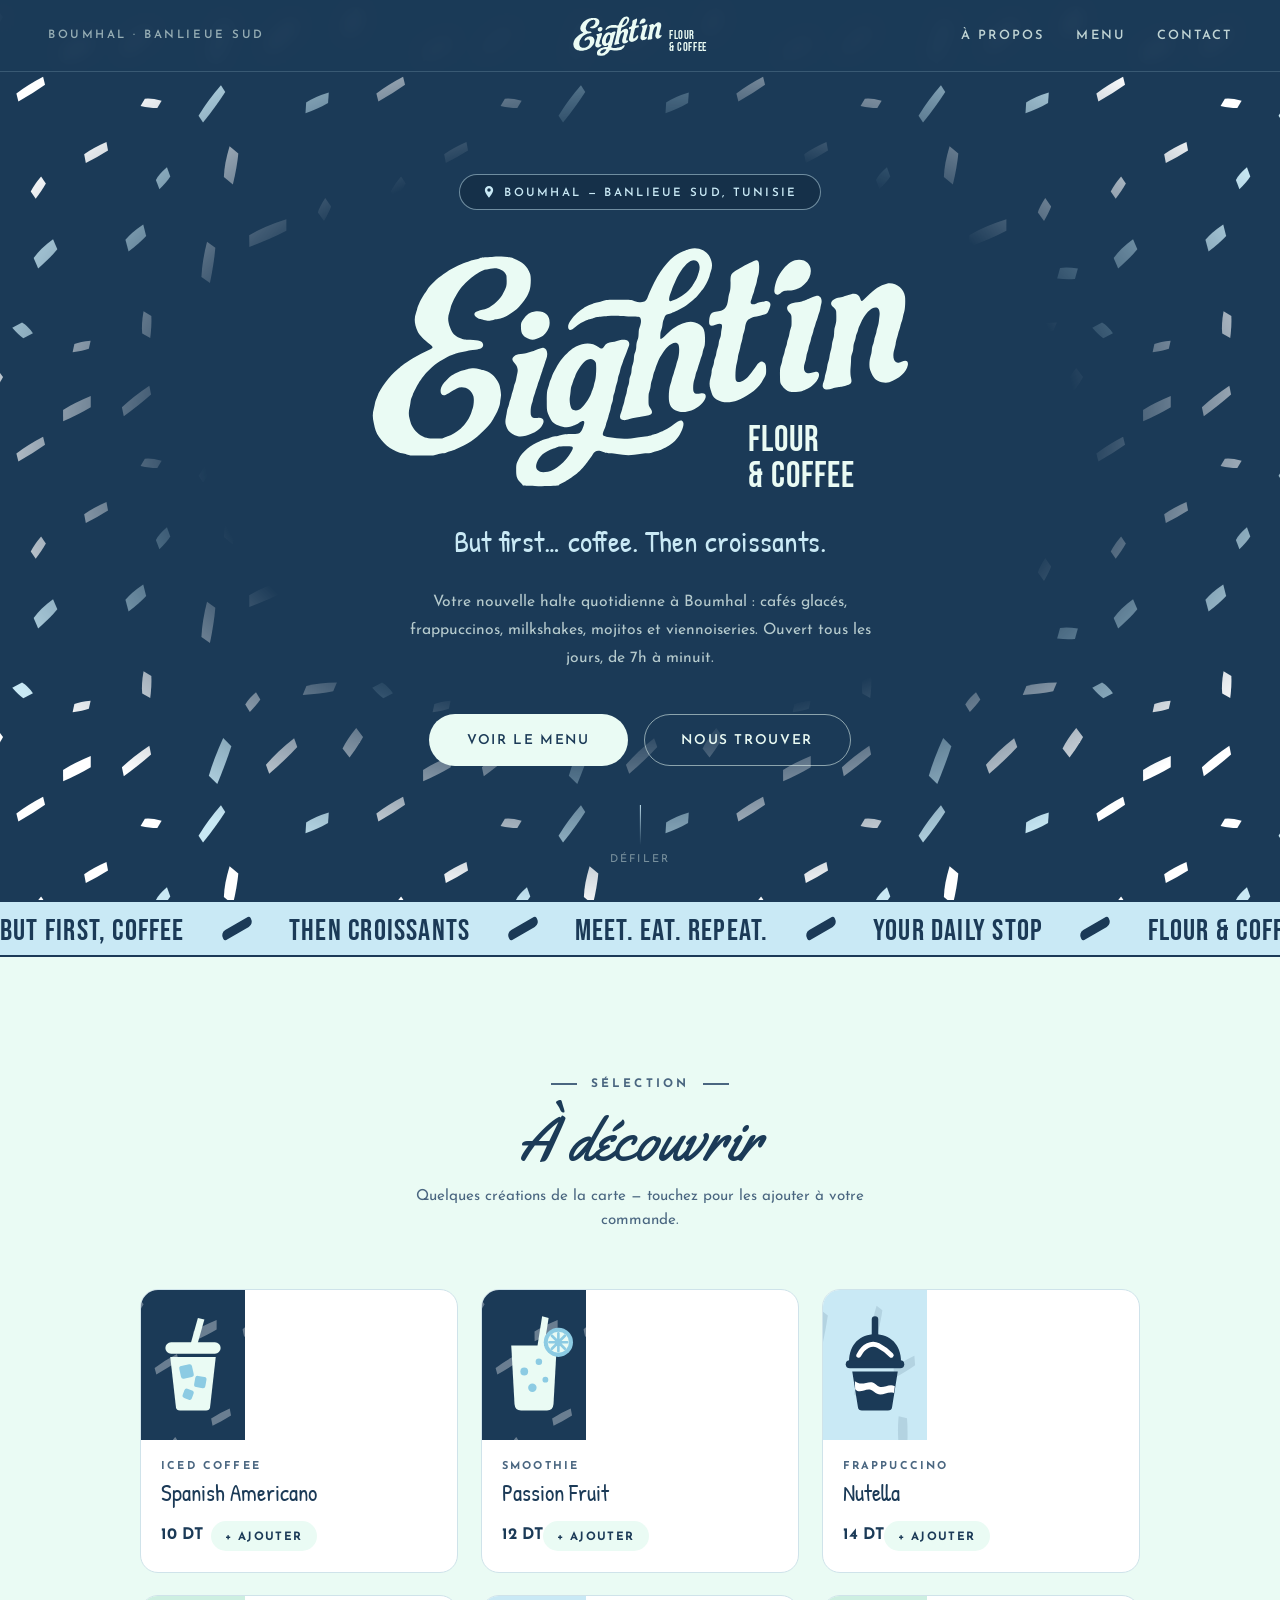
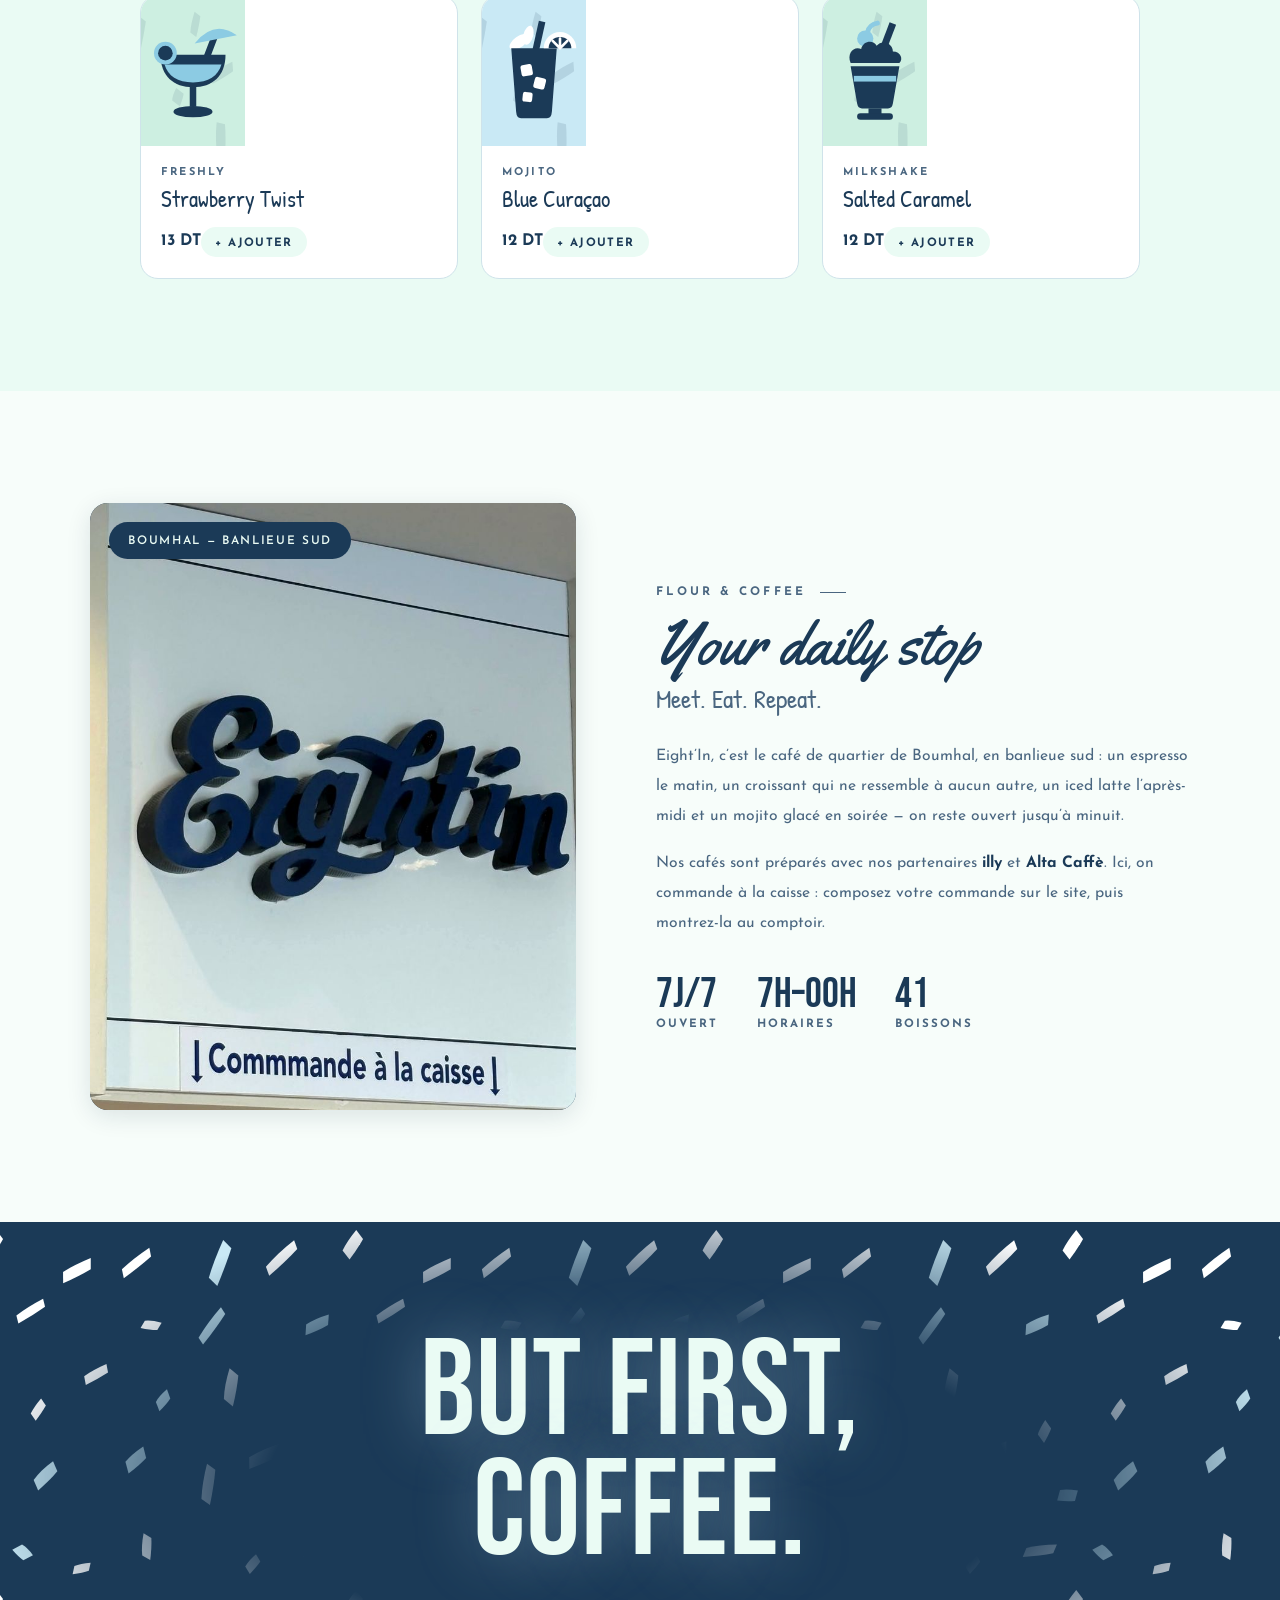
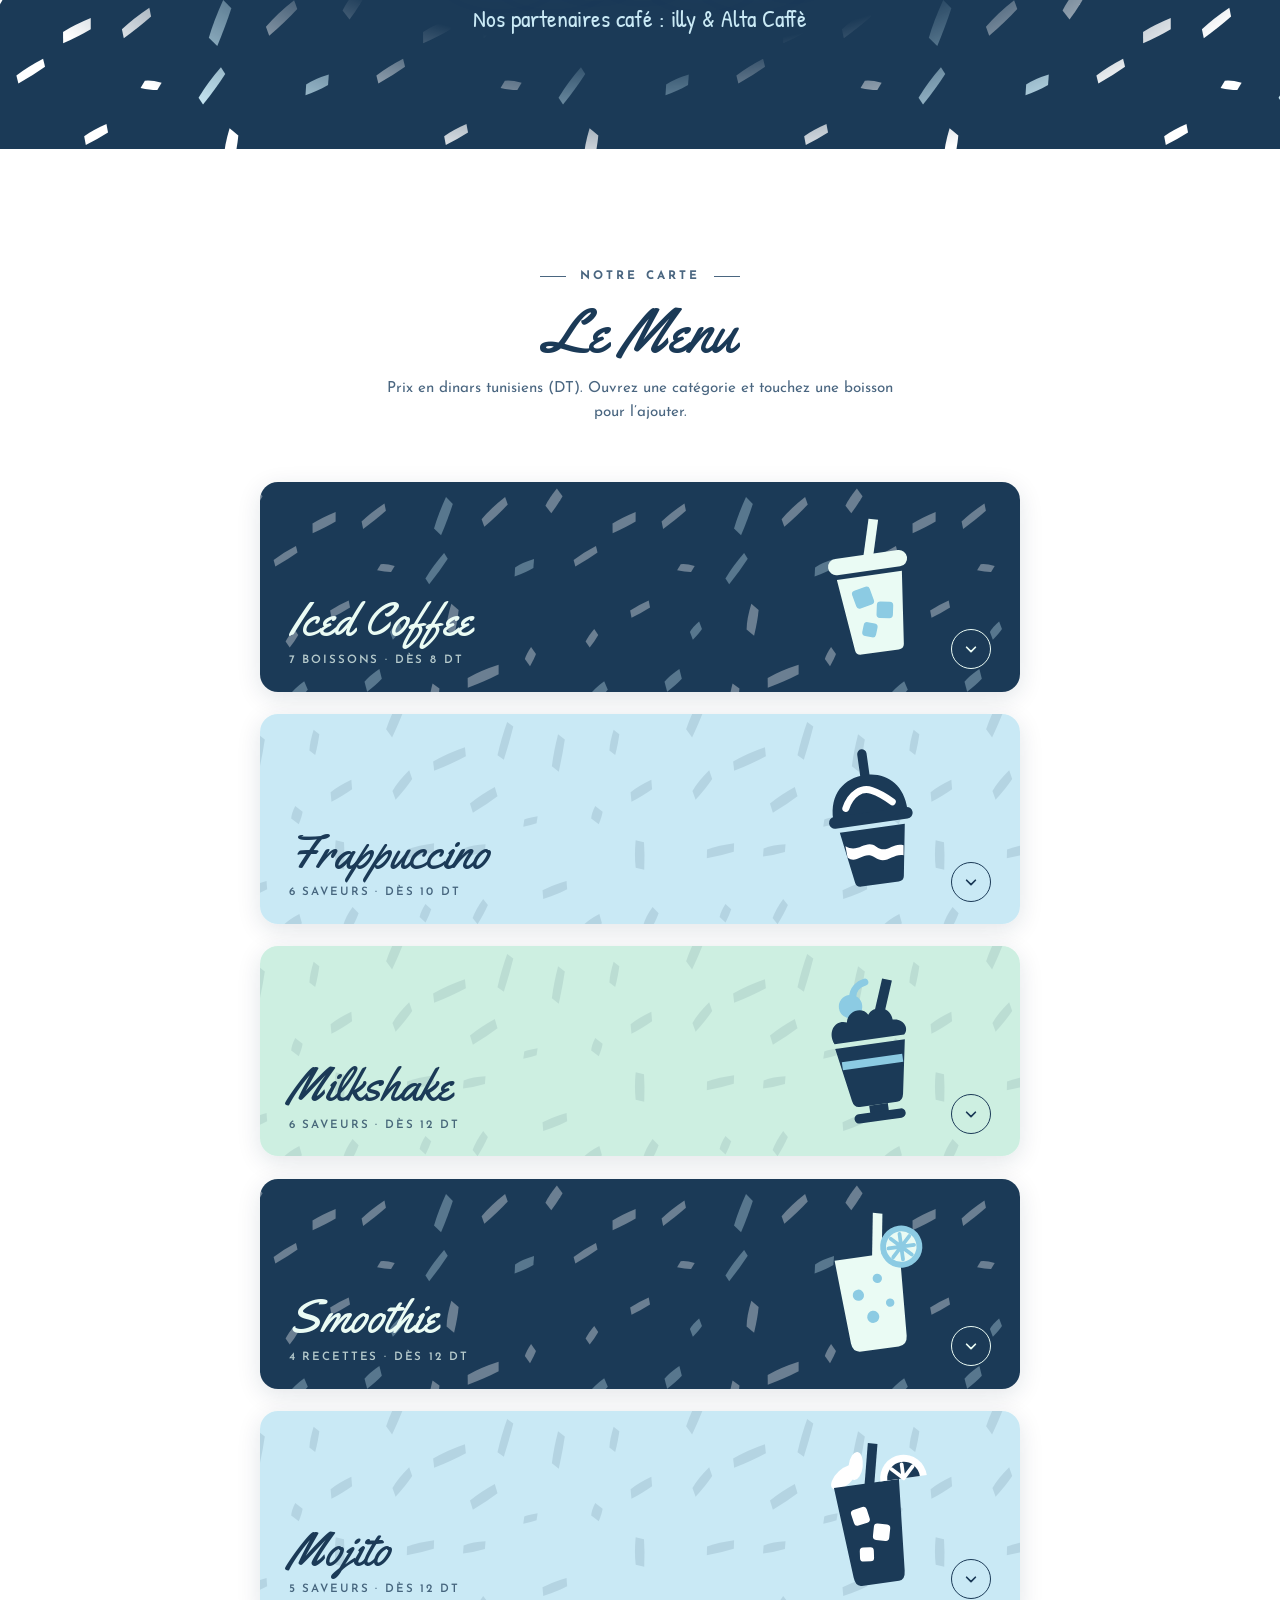
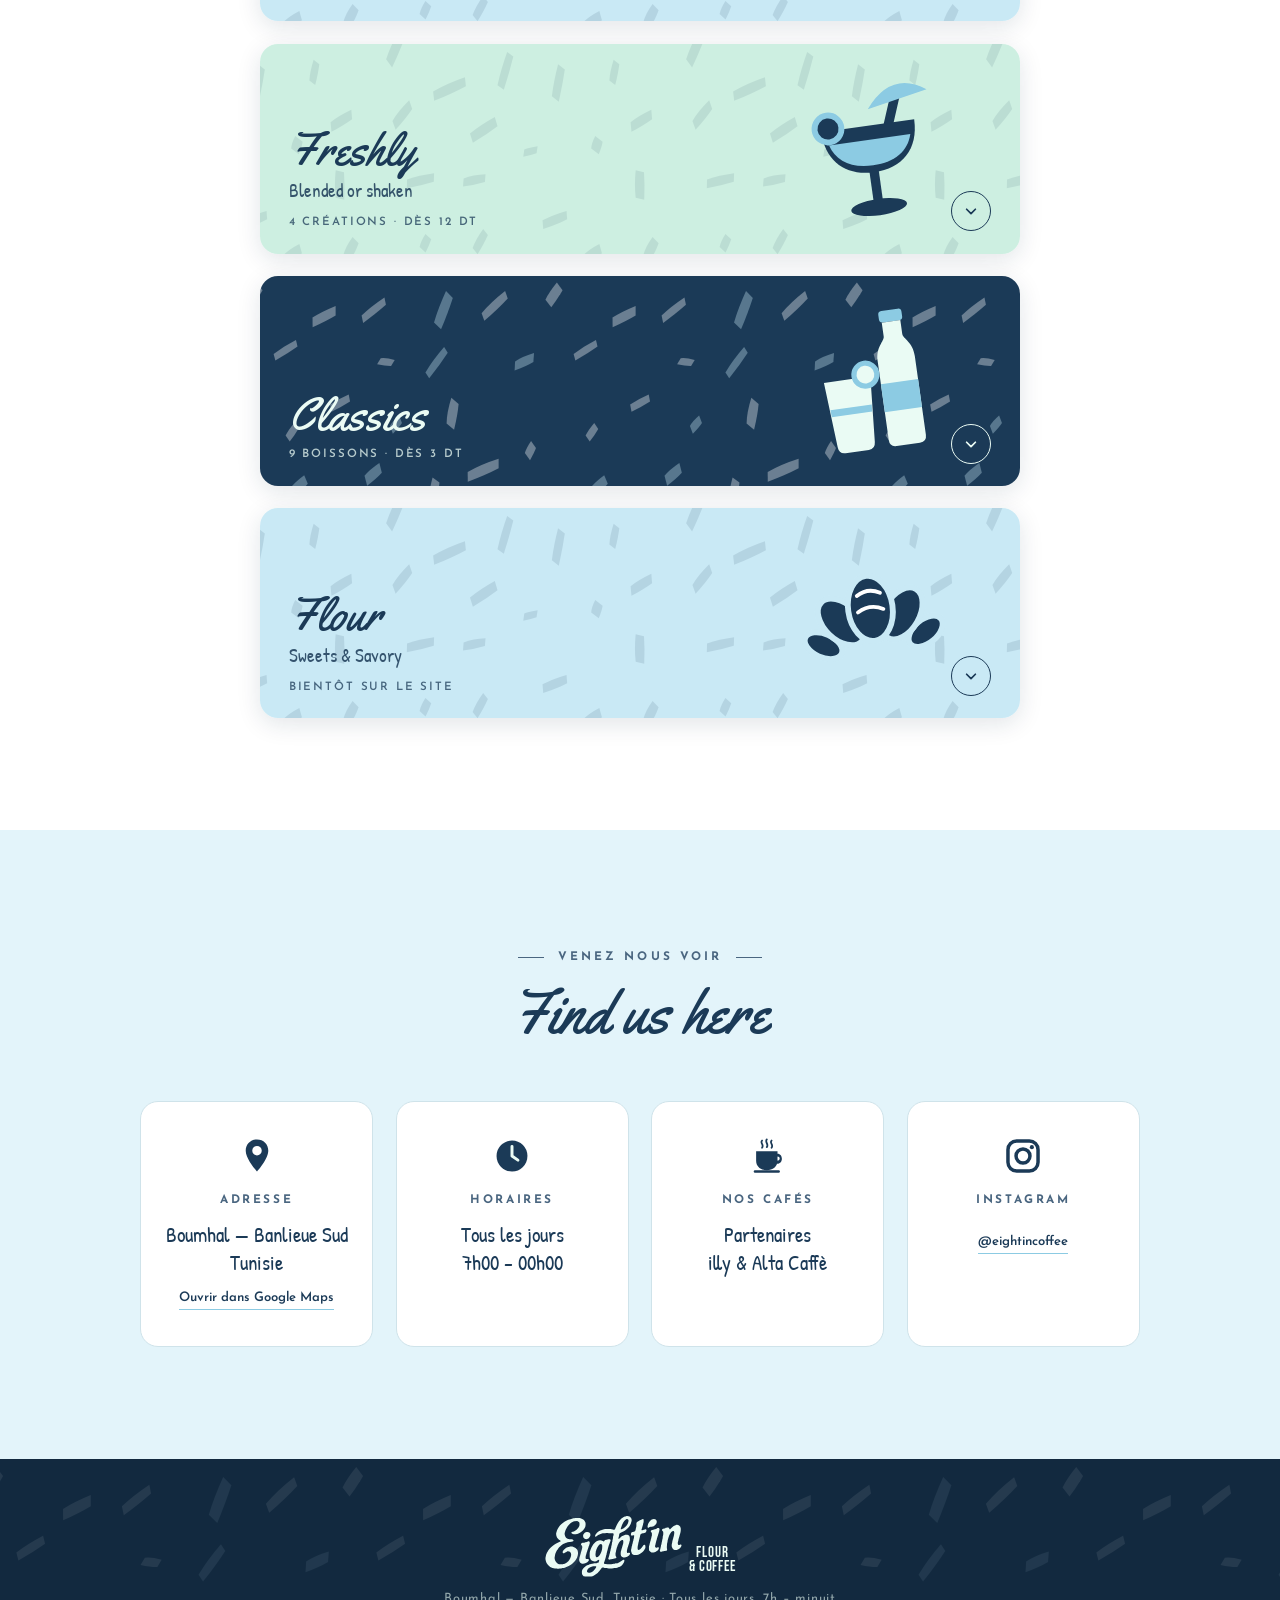
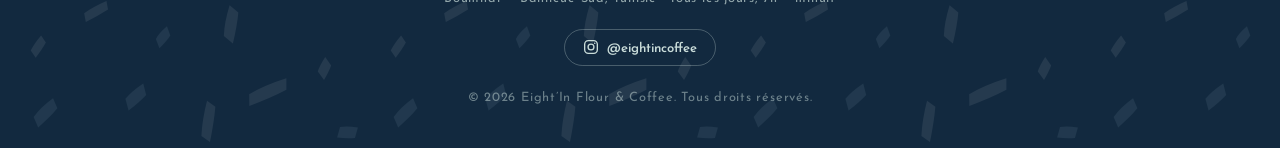
==== index.html @ 969c7d16 "Use the real Eight'in logo and the Google Maps link - Vectorise the script wordmark from the Instagr" ====
<!DOCTYPE html>
<html lang="fr">
<head>
  <meta charset="UTF-8" />
  <meta name="viewport" content="width=device-width, initial-scale=1.0, viewport-fit=cover" />
  <title>Eight’In — Flour &amp; Coffee · Boumhal</title>
  <meta name="description" content="Eight’In Flour &amp; Coffee à Boumhal, banlieue sud de Tunis : iced coffee, frappuccino, milkshakes, mojitos et croissants. Ouvert tous les jours de 7h à minuit." />
  <meta name="theme-color" content="#1B3A57" />

  <meta property="og:type" content="website" />
  <meta property="og:title" content="Eight’In — Flour &amp; Coffee" />
  <meta property="og:description" content="But first… coffee. Then croissants. Boumhal — Banlieue Sud, tous les jours de 7h à minuit." />
  <meta property="og:image" content="assets/img/og-image.jpg" />
  <meta property="og:locale" content="fr_TN" />

  <link rel="icon" type="image/png" href="assets/img/favicon.png" />
  <link rel="apple-touch-icon" href="assets/img/apple-touch-icon.png" />
  <link rel="preload" href="assets/fonts/yellowtail-latin-400-normal.woff2" as="font" type="font/woff2" crossorigin />
  <link rel="preload" href="assets/fonts/josefin-sans-latin-400-normal.woff2" as="font" type="font/woff2" crossorigin />
  <link rel="stylesheet" href="assets/css/style.css" />
</head>
<body>

  <!-- NAV -->
  <nav class="nav" id="nav">
    <span class="nav-place">Boumhal · Banlieue Sud</span>
    <a href="#top" class="nav-logo" aria-label="Eight’In Flour &amp; Coffee — accueil">
      <span class="logo-mark nav-logo-mark" aria-hidden="true"></span>
      <span class="nav-logo-tag" aria-hidden="true">Flour<br />&amp; Coffee</span>
    </a>
    <ul class="nav-links" id="navLinks">
      <li><a href="#about">À propos</a></li>
      <li><a href="#menu">Menu</a></li>
      <li><a href="#contact">Contact</a></li>
    </ul>
    <button class="hamburger" id="hamburger" type="button" aria-label="Ouvrir le menu" aria-expanded="false" aria-controls="navLinks">
      <span></span><span></span><span></span>
    </button>
  </nav>

  <main>
    <!-- HERO -->
    <section class="hero" id="top">
      <div class="hero-strokes" aria-hidden="true"></div>
      <div class="hero-badge">
        <svg viewBox="0 0 64 64" aria-hidden="true"><path fill="currentColor" d="M32 4C21 4 13 12 13 23c0 14 19 35 19 35s19-21 19-35C51 12 43 4 32 4Zm0 27a8 8 0 1 1 0-16 8 8 0 0 1 0 16Z"/></svg>
        Boumhal — Banlieue Sud, Tunisie
      </div>
      <h1 class="lockup">
        <span class="logo-mark lockup-mark" aria-hidden="true"></span>
        <span class="sr-only">Eight’In</span>
        <span class="lockup-tag">Flour<br />&amp; Coffee</span>
      </h1>
      <p class="hero-tagline">But first… coffee. Then croissants.</p>
      <p class="hero-desc">
        Votre nouvelle halte quotidienne à Boumhal : cafés glacés, frappuccinos, milkshakes,
        mojitos et viennoiseries. Ouvert tous les jours, de 7h à minuit.
      </p>
      <div class="hero-btns">
        <a href="#menu" class="btn btn-primary">Voir le menu</a>
        <a href="#contact" class="btn btn-outline">Nous trouver</a>
      </div>
      <a href="#selection" class="hero-scroll" aria-label="Défiler vers la suite">
        <span class="scroll-line"></span>
        <span>Défiler</span>
      </a>
    </section>

    <!-- SLOGANS -->
    <div class="marquee" aria-hidden="true">
      <div class="marquee-track">
        <span>But first, coffee</span><i></i><span>Then croissants</span><i></i><span>Meet. Eat. Repeat.</span><i></i><span>Your daily stop</span><i></i><span>Flour &amp; coffee moments</span><i></i>
        <span>But first, coffee</span><i></i><span>Then croissants</span><i></i><span>Meet. Eat. Repeat.</span><i></i><span>Your daily stop</span><i></i><span>Flour &amp; coffee moments</span><i></i>
      </div>
    </div>

    <!-- SÉLECTION -->
    <section class="section section-mint" id="selection">
      <header class="section-header reveal">
        <div class="label">Sélection</div>
        <h2>À découvrir</h2>
        <p>Quelques créations de la carte — touchez pour les ajouter à votre commande.</p>
      </header>
      <div class="featured-grid" id="featured-grid"></div>
    </section>

    <!-- À PROPOS -->
    <section class="section about" id="about">
      <div class="about-inner">
        <figure class="about-img reveal">
          <img src="assets/img/enseigne.jpg" width="800" height="1000" loading="lazy"
               alt="L’enseigne Eight’in au-dessus du comptoir, avec le panneau « Commande à la caisse »" />
          <figcaption class="about-img-badge">Boumhal — Banlieue Sud</figcaption>
        </figure>
        <div class="about-content reveal">
          <div class="label">Flour &amp; Coffee</div>
          <h2>Your daily stop</h2>
          <p class="about-hand">Meet. Eat. Repeat.</p>
          <p>
            Eight’In, c’est le café de quartier de Boumhal, en banlieue sud : un espresso le matin,
            un croissant qui ne ressemble à aucun autre, un iced latte l’après-midi et un mojito
            glacé en soirée — on reste ouvert jusqu’à minuit.
          </p>
          <p>
            Nos cafés sont préparés avec nos partenaires <strong>illy</strong> et <strong>Alta Caffè</strong>.
            Ici, on commande à la caisse : composez votre commande sur le site, puis montrez-la au comptoir.
          </p>
          <ul class="about-stats">
            <li><span class="stat-num">7j/7</span><span class="stat-label">Ouvert</span></li>
            <li><span class="stat-num">7h–00h</span><span class="stat-label">Horaires</span></li>
            <li><span class="stat-num" id="drink-count">40+</span><span class="stat-label">Boissons</span></li>
          </ul>
        </div>
      </div>
    </section>

    <!-- BANDEAU -->
    <section class="statement" aria-label="But first, coffee">
      <div class="statement-strokes" aria-hidden="true"></div>
      <p class="statement-big reveal">But first,<br />coffee.</p>
      <p class="statement-hand reveal">Nos partenaires café : illy &amp; Alta Caffè</p>
    </section>

    <!-- MENU -->
    <section class="section" id="menu">
      <header class="section-header reveal">
        <div class="label">Notre carte</div>
        <h2>Le Menu</h2>
        <p>Prix en dinars tunisiens (DT). Ouvrez une catégorie et touchez une boisson pour l’ajouter.</p>
      </header>
      <div class="menu-grid" id="menu-grid"></div>
    </section>

    <!-- CONTACT -->
    <section class="section section-sky" id="contact">
      <header class="section-header reveal">
        <div class="label">Venez nous voir</div>
        <h2>Find us here</h2>
      </header>
      <div class="contact-cards">
        <div class="contact-card reveal">
          <svg class="contact-icon" viewBox="0 0 64 64" aria-hidden="true"><path fill="currentColor" d="M32 4C21 4 13 12 13 23c0 14 19 35 19 35s19-21 19-35C51 12 43 4 32 4Zm0 27a8 8 0 1 1 0-16 8 8 0 0 1 0 16Z"/></svg>
          <h3>Adresse</h3>
          <p>Boumhal — Banlieue Sud<br />Tunisie</p>
          <a class="contact-link" id="maps-link" href="https://maps.app.goo.gl/udovAyAhgXNVn44n8" target="_blank" rel="noopener">Ouvrir dans Google Maps</a>
        </div>
        <div class="contact-card reveal">
          <svg class="contact-icon" viewBox="0 0 64 64" aria-hidden="true"><circle cx="32" cy="32" r="26" fill="currentColor"/><path d="M32 16v16l10 7" fill="none" stroke="#EAFBF4" stroke-width="5" stroke-linecap="round" stroke-linejoin="round"/></svg>
          <h3>Horaires</h3>
          <p>Tous les jours<br />7h00 – 00h00</p>
        </div>
        <div class="contact-card reveal">
          <svg class="contact-icon" viewBox="0 0 64 64" aria-hidden="true"><path fill="currentColor" d="M12 24h36v16c0 10-8 16-18 16S12 50 12 40Zm36 4c10 0 10 18-1 17l.5-5c5.5 0 5.5-7 .5-7Z"/><rect x="8" y="56" width="44" height="4" rx="2" fill="currentColor"/><path d="M22 6c-4 4 4 7 0 12M30 4c-4 5 4 8 0 13M38 6c-4 4 4 7 0 12" fill="none" stroke="currentColor" stroke-width="3" stroke-linecap="round"/></svg>
          <h3>Nos cafés</h3>
          <p>Partenaires<br />illy &amp; Alta Caffè</p>
        </div>
        <div class="contact-card reveal">
          <svg class="contact-icon" viewBox="0 0 24 24" aria-hidden="true"><rect x="2.5" y="2.5" width="19" height="19" rx="5.5" fill="none" stroke="currentColor" stroke-width="2.2"/><circle cx="12" cy="12" r="4.4" fill="none" stroke="currentColor" stroke-width="2.2"/><circle cx="17.6" cy="6.4" r="1.3" fill="currentColor"/></svg>
          <h3>Instagram</h3>
          <a class="contact-link" href="https://www.instagram.com/eightincoffee/" target="_blank" rel="noopener">@eightincoffee</a>
        </div>
      </div>
    </section>
  </main>

  <!-- FOOTER -->
  <footer class="footer">
    <div class="footer-strokes" aria-hidden="true"></div>
    <a href="#top" class="footer-logo" aria-label="Retour en haut">
      <span class="logo-mark footer-logo-mark" aria-hidden="true"></span>
      <span class="footer-logo-tag" aria-hidden="true">Flour<br />&amp; Coffee</span>
    </a>
    <p>Boumhal — Banlieue Sud, Tunisie · Tous les jours, 7h – minuit</p>
    <a class="footer-insta" href="https://www.instagram.com/eightincoffee/" target="_blank" rel="noopener">
      <svg viewBox="0 0 24 24" aria-hidden="true"><rect x="2.5" y="2.5" width="19" height="19" rx="5.5" fill="none" stroke="currentColor" stroke-width="2"/><circle cx="12" cy="12" r="4.4" fill="none" stroke="currentColor" stroke-width="2"/><circle cx="17.6" cy="6.4" r="1.2" fill="currentColor"/></svg>
      @eightincoffee
    </a>
    <p class="footer-copy">© <span id="year">2026</span> Eight’In Flour &amp; Coffee. Tous droits réservés.</p>
  </footer>

  <!-- COMMANDE : bulle + panneau -->
  <button class="cart-bubble" id="cart-bubble" type="button" aria-controls="cart-panel" aria-expanded="false" hidden>
    <svg viewBox="0 0 64 64" aria-hidden="true"><path fill="currentColor" d="M14 22h36l-3 36q-.2 2-3 2H20q-2.8 0-3-2Z"/><path d="M24 26v-8c0-8 16-8 16 0v8" fill="none" stroke="currentColor" stroke-width="4" stroke-linecap="round"/></svg>
    <span class="sr-only">Ma commande :</span>
    <span class="cart-count" id="cart-count" aria-live="polite">0</span>
  </button>

  <aside class="cart-panel" id="cart-panel" aria-label="Ma commande" hidden>
    <div class="cart-header">
      <h3>Ma commande</h3>
      <button class="icon-btn" id="cart-close" type="button" aria-label="Fermer">✕</button>
    </div>
    <div class="cart-list" id="cart-list"></div>
    <div class="cart-footer">
      <span class="cart-footer-label">Total</span>
      <span class="cart-total" id="cart-total">0 DT</span>
    </div>
    <div class="cart-actions">
      <button class="btn btn-navy" id="cart-checkout" type="button">Commander à la caisse</button>
      <button class="link-btn" id="cart-clear" type="button">Vider la commande</button>
    </div>
  </aside>

  <!-- TICKET À MONTRER À LA CAISSE -->
  <dialog class="ticket" id="ticket" aria-labelledby="ticket-title">
    <div class="ticket-paper">
      <div class="ticket-head">
        <span class="logo-mark ticket-logo" aria-hidden="true"></span>
        <p class="ticket-sign" id="ticket-title"><span aria-hidden="true">↓</span> Commande à la caisse <span aria-hidden="true">↓</span></p>
        <p class="ticket-time" id="ticket-time"></p>
      </div>
      <ul class="ticket-list" id="ticket-list"></ul>
      <div class="ticket-total">
        <span>Total</span>
        <span id="ticket-total"></span>
      </div>
      <p class="ticket-note">Présentez cet écran à la caisse — le paiement se fait au comptoir.</p>
      <div class="ticket-actions">
        <button class="btn btn-navy" id="ticket-close" type="button">Fermer</button>
        <button class="link-btn" id="ticket-new" type="button">Nouvelle commande</button>
      </div>
    </div>
  </dialog>

  <script src="assets/js/menu-data.js" defer></script>
  <script src="assets/js/main.js" defer></script>
</body>
</html>
---- assets/css/style.css ----
/* ==========================================================================
   Eight'In Flour & Coffee — feuille de style
   Palette relevée sur l'Instagram @eightincoffee et l'enseigne en boutique.
   ========================================================================== */

/* FONTS (auto-hébergées, licences OFL / Apache 2.0) */
@font-face { font-family: 'Yellowtail'; src: url('../fonts/yellowtail-latin-400-normal.woff2') format('woff2'); font-weight: 400; font-display: swap; }
@font-face { font-family: 'Bebas Neue'; src: url('../fonts/bebas-neue-latin-400-normal.woff2') format('woff2'); font-weight: 400; font-display: swap; }
@font-face { font-family: 'Patrick Hand'; src: url('../fonts/patrick-hand-latin-400-normal.woff2') format('woff2'); font-weight: 400; font-display: swap; }
@font-face { font-family: 'Josefin Sans'; src: url('../fonts/josefin-sans-latin-400-normal.woff2') format('woff2'); font-weight: 400; font-display: swap; }
@font-face { font-family: 'Josefin Sans'; src: url('../fonts/josefin-sans-latin-600-normal.woff2') format('woff2'); font-weight: 600; font-display: swap; }
@font-face { font-family: 'Josefin Sans'; src: url('../fonts/josefin-sans-latin-700-normal.woff2') format('woff2'); font-weight: 700; font-display: swap; }

*, *::before, *::after { box-sizing: border-box; margin: 0; padding: 0; }

:root {
  --navy: #1B3A57;
  --navy-deep: #12293F;
  --navy-soft: #2B4E70;
  --sky: #C9E9F5;
  --sky-soft: #E3F4FA;
  --sky-deep: #8CCBE3;
  --mint: #EAFBF4;
  --mint-deep: #CDEFE1;
  --white: #FFFFFF;
  --paper: #F7FDFA;
  --ink: #1B3A57;
  --ink-soft: #4A6680;
  --line: #CFE3EA;

  --font-script: 'Yellowtail', 'Brush Script MT', cursive;
  --font-display: 'Bebas Neue', 'Arial Narrow', sans-serif;
  --font-hand: 'Patrick Hand', 'Comic Sans MS', cursive;
  --font-body: 'Josefin Sans', 'Segoe UI', system-ui, sans-serif;

  --nav-h: 72px;
  --radius: 18px;
  --shadow: 0 6px 24px rgba(18, 41, 63, 0.12);
  --shadow-lift: 0 14px 36px rgba(18, 41, 63, 0.22);
  --ease: cubic-bezier(0.4, 0, 0.2, 1);
}

html { scroll-behavior: smooth; scroll-padding-top: var(--nav-h); }

body {
  font-family: var(--font-body);
  font-size: 1rem;
  line-height: 1.6;
  background: var(--paper);
  color: var(--ink);
  overflow-x: hidden;
  -webkit-font-smoothing: antialiased;
}

img, svg { display: block; max-width: 100%; }
a { color: inherit; }
button { font: inherit; color: inherit; }
:focus-visible { outline: 3px solid var(--sky-deep); outline-offset: 3px; border-radius: 6px; }

.sr-only {
  position: absolute; width: 1px; height: 1px; overflow: hidden;
  clip: rect(0 0 0 0); white-space: nowrap; border: 0;
}

/* Motif "coups de pinceau" des posts Instagram */
.hero-strokes, .statement-strokes, .footer-strokes {
  position: absolute; inset: 0; pointer-events: none;
  background: url('../img/strokes-light.svg') 0 0 / 360px 360px repeat;
}

/* ==========================================================================
   NAV
   ========================================================================== */
.nav {
  position: fixed; top: 0; left: 0; right: 0; z-index: 100;
  height: var(--nav-h);
  display: grid;
  grid-template-columns: 1fr auto 1fr;
  align-items: center;
  padding: 0 3rem;
  background: rgba(27, 58, 87, 0.97);
  backdrop-filter: blur(8px);
  border-bottom: 1px solid rgba(201, 233, 245, 0.18);
  transition: box-shadow 0.3s;
}
.nav.scrolled { box-shadow: 0 2px 20px rgba(0, 0, 0, 0.3); }

.nav-place {
  grid-column: 1;
  font-size: 0.72rem; font-weight: 600;
  letter-spacing: 0.22em; text-transform: uppercase;
  color: rgba(234, 251, 244, 0.6);
}

.nav-logo, .footer-logo {
  grid-column: 2;
  display: inline-flex; align-items: center; gap: 0.45rem;
  text-decoration: none; color: var(--mint);
}
/* Logo officiel (vectorisé depuis l'Instagram) : la couleur suit `color` */
.logo-mark {
  display: block;
  aspect-ratio: 2288.5 / 1031;
  background: currentColor;
  -webkit-mask: url('../img/logo-eightin.svg') center / contain no-repeat;
  mask: url('../img/logo-eightin.svg') center / contain no-repeat;
}
.nav-logo-mark { height: 40px; }
.nav-logo-tag, .footer-logo-tag {
  font-family: var(--font-display);
  font-size: 0.78rem; line-height: 0.95;
  letter-spacing: 0.05em; text-transform: uppercase;
  align-self: flex-end; padding-bottom: 0.1rem;
}

.nav-links { grid-column: 3; justify-self: end; display: flex; gap: 2rem; list-style: none; }
.nav-links a {
  font-size: 0.8rem; font-weight: 600;
  letter-spacing: 0.16em; text-transform: uppercase;
  color: rgba(234, 251, 244, 0.8);
  text-decoration: none;
  transition: color 0.2s;
}
.nav-links a:hover { color: var(--white); }

.hamburger {
  display: none; grid-column: 3; justify-self: end;
  flex-direction: column; gap: 5px;
  background: none; border: 0; padding: 10px; cursor: pointer;
}
.hamburger span { display: block; width: 24px; height: 2px; background: var(--mint); border-radius: 2px; transition: transform 0.3s, opacity 0.3s; }
.hamburger[aria-expanded="true"] span:nth-child(1) { transform: translateY(7px) rotate(45deg); }
.hamburger[aria-expanded="true"] span:nth-child(2) { opacity: 0; }
.hamburger[aria-expanded="true"] span:nth-child(3) { transform: translateY(-7px) rotate(-45deg); }

/* ==========================================================================
   HERO
   ========================================================================== */
.hero {
  position: relative; overflow: hidden;
  min-height: 100vh;
  display: flex; flex-direction: column; align-items: center; justify-content: center;
  text-align: center;
  padding: calc(var(--nav-h) + 4rem) 1.5rem 6rem;
  background: var(--navy);
  color: var(--mint);
}
.hero-strokes {
  -webkit-mask-image: radial-gradient(ellipse 62% 58% at 50% 48%, transparent 55%, #000 92%);
  mask-image: radial-gradient(ellipse 62% 58% at 50% 48%, transparent 55%, #000 92%);
}
.hero > :not(.hero-strokes):not(.hero-scroll) { position: relative; }

.hero-badge {
  display: inline-flex; align-items: center; gap: 0.5rem;
  border: 1px solid rgba(201, 233, 245, 0.5);
  color: var(--sky);
  font-size: 0.72rem; font-weight: 600;
  letter-spacing: 0.2em; text-transform: uppercase;
  padding: 0.55rem 1.4rem 0.4rem;
  border-radius: 999px;
  margin-bottom: 2.2rem;
  background: rgba(18, 41, 63, 0.55);
}
.hero-badge svg { width: 14px; height: 14px; margin-top: -0.15rem; }

/* Disposition du logo Instagram : "FLOUR / & COFFEE" empilé sous "in" */
.lockup {
  --logo-w: clamp(260px, 46vw, 540px);
  position: relative;
  width: var(--logo-w);
  margin: 0 auto 1.8rem;
  font-weight: 400;
}
.lockup-mark { width: 100%; }
.lockup-tag {
  position: absolute; left: 70%; bottom: calc(var(--logo-w) * -0.012);
  font-family: var(--font-display);
  font-size: calc(var(--logo-w) * 0.066);
  line-height: 1;
  letter-spacing: 0.03em; text-transform: uppercase;
  text-align: left;
}

.hero-tagline {
  font-family: var(--font-hand);
  font-size: clamp(1.4rem, 3.4vw, 1.9rem);
  color: var(--sky);
  margin-bottom: 1.4rem;
}
.hero-desc {
  max-width: 500px;
  font-size: 0.98rem; line-height: 1.8;
  color: rgba(234, 251, 244, 0.75);
  margin-bottom: 2.6rem;
}

.btn {
  display: inline-flex; align-items: center; justify-content: center;
  padding: 0.95rem 2.3rem 0.8rem;
  border-radius: 999px;
  font-size: 0.85rem; font-weight: 600;
  letter-spacing: 0.12em; text-transform: uppercase;
  text-decoration: none;
  border: 1.5px solid transparent;
  cursor: pointer;
  transition: background 0.2s, border-color 0.2s, transform 0.15s;
}
.btn:active { transform: scale(0.98); }
.btn-primary { background: var(--mint); color: var(--navy); }
.btn-primary:hover { background: var(--sky); }
.btn-outline { border-color: rgba(234, 251, 244, 0.55); color: var(--mint); }
.btn-outline:hover { border-color: var(--mint); background: rgba(234, 251, 244, 0.08); }
.btn-navy { background: var(--navy); color: var(--mint); width: 100%; }
.btn-navy:hover { background: var(--navy-deep); }
.hero-btns { display: flex; gap: 1rem; flex-wrap: wrap; justify-content: center; }

.hero-scroll {
  position: absolute; bottom: 2rem; left: 50%; transform: translateX(-50%);
  display: flex; flex-direction: column; align-items: center; gap: 6px;
  color: rgba(234, 251, 244, 0.45);
  font-size: 0.68rem; letter-spacing: 0.2em; text-transform: uppercase;
  text-decoration: none;
}
.scroll-line {
  width: 1px; height: 40px;
  background: linear-gradient(to bottom, var(--sky), transparent);
  animation: scrollDown 1.8s ease-in-out infinite;
}
@keyframes scrollDown { 0%, 100% { opacity: 0.4; transform: scaleY(0.6); } 50% { opacity: 1; transform: scaleY(1); } }

/* ==========================================================================
   MARQUEE (slogans Instagram)
   ========================================================================== */
.marquee {
  overflow: hidden;
  background: var(--sky);
  color: var(--navy);
  border-block: 2px solid var(--navy);
  padding: 0.85rem 0 0.55rem;
}
.marquee-track {
  display: flex; align-items: center; gap: 2.2rem;
  width: max-content;
  animation: marquee 38s linear infinite;
}
.marquee span {
  font-family: var(--font-display);
  font-size: 1.9rem; letter-spacing: 0.04em; line-height: 1;
  white-space: nowrap;
}
.marquee i {
  width: 34px; height: 9px; flex: none;
  background: var(--navy);
  border-radius: 6px 2px 6px 2px;
  transform: rotate(-30deg);
  margin-top: -0.3rem;
}
@keyframes marquee { to { transform: translateX(calc(-50% - 1.1rem)); } }

/* ==========================================================================
   SECTIONS
   ========================================================================== */
.section { padding: 7rem 3rem; }
.section-mint { background: var(--mint); }
.section-sky { background: var(--sky-soft); }

.section-header { text-align: center; margin-bottom: 3.5rem; }
.label {
  display: inline-flex; align-items: center; gap: 0.9rem;
  font-size: 0.74rem; font-weight: 700;
  letter-spacing: 0.26em; text-transform: uppercase;
  color: var(--ink-soft);
  margin-bottom: 0.9rem;
}
.label::before, .label::after { content: ''; width: 26px; height: 1.5px; background: currentColor; }
.section-header h2, .about-content h2 {
  font-family: var(--font-script);
  font-weight: 400;
  font-size: clamp(2.8rem, 7vw, 3.8rem);
  line-height: 1.05;
  color: var(--navy);
}
.section-header p { max-width: 520px; margin: 0.8rem auto 0; font-size: 0.95rem; color: var(--ink-soft); }

/* Apparition au défilement (activée seulement par JS) */
.reveal-pending { opacity: 0; transform: translateY(24px); }
.reveal { transition: opacity 0.7s var(--ease), transform 0.7s var(--ease); }

/* ==========================================================================
   VISUELS DE CATÉGORIE (icônes + thèmes Instagram)
   ========================================================================== */
.theme-navy { --tile-bg: var(--navy); --tile-fg: var(--mint); --ic-main: var(--mint); --ic-acc: var(--sky-deep); --tile-strokes-op: 0.35; }
.theme-sky  { --tile-bg: var(--sky);  --tile-fg: var(--navy); --ic-main: var(--navy); --ic-acc: var(--white); --tile-strokes-op: 0.12; }
.theme-mint { --tile-bg: var(--mint-deep); --tile-fg: var(--navy); --ic-main: var(--navy); --ic-acc: var(--sky-deep); --tile-strokes-op: 0.1; }

.icon .m { fill: var(--ic-main); }
.icon .a { fill: var(--ic-acc); }
.icon .ms { fill: none; stroke: var(--ic-main); stroke-width: 4; stroke-linecap: round; stroke-linejoin: round; }
.icon .as { fill: none; stroke: var(--ic-acc); stroke-width: 3; stroke-linecap: round; stroke-linejoin: round; }
.icon .thin { stroke-width: 1.6; }
.icon .seg { fill: var(--ic-main); stroke: var(--tile-bg); stroke-width: 2.5; }

.tile {
  position: relative; overflow: hidden;
  background: var(--tile-bg);
  color: var(--tile-fg);
}
.tile::before {
  content: ''; position: absolute; inset: 0; pointer-events: none;
  background: url('../img/strokes-navy.svg') 0 0 / 300px 300px repeat;
  opacity: var(--tile-strokes-op);
}
.theme-navy .tile::before, .tile.theme-navy::before { background-image: url('../img/strokes-light.svg'); }

/* ==========================================================================
   SÉLECTION
   ========================================================================== */
.featured-grid {
  display: grid;
  grid-template-columns: repeat(3, 1fr);
  gap: 1.4rem;
  max-width: 1000px;
  margin: 0 auto;
}
.feat-card {
  display: flex; flex-direction: column;
  background: var(--white);
  border: 1px solid var(--line);
  border-radius: var(--radius);
  overflow: hidden;
  text-align: left;
  cursor: pointer;
  transition: transform 0.25s var(--ease), box-shadow 0.25s, border-color 0.25s;
}
.feat-card:hover { transform: translateY(-5px); box-shadow: var(--shadow-lift); border-color: var(--navy); }
.feat-card .tile { height: 150px; display: grid; place-items: center; }
.feat-card .icon { position: relative; width: 104px; height: 104px; transition: transform 0.35s var(--ease); }
.feat-card:hover .icon { transform: rotate(-6deg) scale(1.06); }
.feat-body { padding: 1.1rem 1.25rem 1.3rem; display: flex; flex-direction: column; gap: 0.25rem; flex: 1; }
.feat-cat { font-size: 0.68rem; font-weight: 700; letter-spacing: 0.2em; text-transform: uppercase; color: var(--ink-soft); }
.feat-name { font-family: var(--font-hand); font-size: 1.45rem; line-height: 1.2; color: var(--navy); }
.feat-foot { display: flex; align-items: center; justify-content: space-between; margin-top: auto; padding-top: 0.6rem; }
.feat-price { font-weight: 700; font-size: 1rem; }
.feat-add {
  font-size: 0.72rem; font-weight: 700; letter-spacing: 0.12em; text-transform: uppercase;
  background: var(--mint); color: var(--navy);
  border-radius: 999px; padding: 0.45rem 0.9rem 0.3rem;
  transition: background 0.2s, color 0.2s;
}
.feat-card:hover .feat-add { background: var(--navy); color: var(--mint); }
.feat-card.added { animation: popAdded 0.35s ease; }
@keyframes popAdded { 0%, 100% { transform: scale(1); } 50% { transform: scale(0.96); } }

/* ==========================================================================
   À PROPOS
   ========================================================================== */
.about-inner {
  display: grid; grid-template-columns: 1fr 1.1fr; gap: 5rem; align-items: center;
  max-width: 1100px; margin: 0 auto;
}
.about-img {
  position: relative;
  border-radius: var(--radius);
  overflow: hidden;
  box-shadow: var(--shadow);
  background: var(--navy);
}
.about-img img { width: 100%; height: auto; aspect-ratio: 4 / 5; object-fit: cover; }
.about-img-badge {
  position: absolute; left: 1.2rem; top: 1.2rem;
  background: var(--navy); color: var(--mint);
  font-size: 0.74rem; font-weight: 600; letter-spacing: 0.14em; text-transform: uppercase;
  padding: 0.65rem 1.2rem 0.5rem; border-radius: 999px;
}
.about-content .label { margin-bottom: 0.6rem; }
.about-content .label::before { display: none; }
.about-hand { font-family: var(--font-hand); font-size: 1.6rem; color: var(--ink-soft); margin: 0.2rem 0 1.4rem; }
.about-content p:not(.about-hand) { font-size: 0.98rem; line-height: 1.9; color: var(--ink-soft); margin-bottom: 1.1rem; }
.about-content strong { color: var(--navy); }
.about-stats { display: flex; gap: 2.4rem; list-style: none; margin-top: 2.2rem; flex-wrap: wrap; }
.about-stats li { display: flex; flex-direction: column; }
.stat-num { font-family: var(--font-display); font-size: 2.6rem; line-height: 1; color: var(--navy); }
.stat-label { font-size: 0.72rem; font-weight: 700; letter-spacing: 0.18em; text-transform: uppercase; color: var(--ink-soft); }

/* ==========================================================================
   BANDEAU "BUT FIRST, COFFEE."
   ========================================================================== */
.statement {
  position: relative; overflow: hidden;
  background: var(--navy); color: var(--mint);
  text-align: center;
  padding: 7rem 1.5rem;
}
.statement-strokes {
  -webkit-mask-image: radial-gradient(ellipse 58% 62% at 50% 50%, transparent 50%, #000 90%);
  mask-image: radial-gradient(ellipse 58% 62% at 50% 50%, transparent 50%, #000 90%);
}
.statement-big {
  position: relative;
  font-family: var(--font-display);
  font-size: clamp(4rem, 13vw, 8.5rem);
  line-height: 0.88; letter-spacing: 0.01em;
  text-shadow: 0 0 60px rgba(201, 233, 245, 0.35);
}
.statement-hand { position: relative; font-family: var(--font-hand); font-size: 1.5rem; color: var(--sky); margin-top: 1.6rem; }

/* ==========================================================================
   MENU (cartes accordéon, comme Bisou)
   ========================================================================== */
#menu { background: var(--white); }
.menu-grid { display: flex; flex-direction: column; gap: 1.4rem; max-width: 760px; margin: 0 auto; }

.menu-card {
  border-radius: var(--radius);
  overflow: hidden;
  box-shadow: var(--shadow);
  background: var(--white);
  transition: transform 0.25s var(--ease), box-shadow 0.25s;
}
.menu-card:not(.open):hover { transform: translateY(-4px); box-shadow: var(--shadow-lift); }

.card-head {
  display: block; width: 100%;
  height: 210px;
  border: 0; text-align: left; cursor: pointer;
}
.card-head .icon {
  position: absolute; right: 4.6rem; top: 50%;
  width: 150px; height: 150px;
  transform: translateY(-50%) rotate(-8deg);
  transition: transform 0.45s var(--ease);
}
.menu-card:hover .card-head .icon { transform: translateY(-52%) rotate(-2deg) scale(1.05); }
.card-label {
  position: absolute; left: 1.8rem; right: 1.8rem; bottom: 1.4rem;
  display: flex; align-items: flex-end; justify-content: space-between; gap: 1rem;
}
.card-heading { font: inherit; }
.card-title { display: block; font-family: var(--font-script); font-weight: 400; font-size: 2.9rem; line-height: 1; }
.card-sub { display: block; font-family: var(--font-hand); font-size: 1.2rem; opacity: 0.85; margin-top: 0.1rem; }
.card-count { display: block; font-size: 0.72rem; font-weight: 600; letter-spacing: 0.16em; text-transform: uppercase; opacity: 0.75; margin-top: 0.45rem; }
.card-arrow {
  flex: none;
  width: 40px; height: 40px; border-radius: 50%;
  border: 1.5px solid currentColor;
  display: grid; place-items: center;
  transition: transform 0.3s, background 0.3s, color 0.3s;
}
.card-arrow svg { width: 14px; height: 14px; }
.menu-card.open .card-arrow { transform: rotate(180deg); background: var(--tile-fg); color: var(--tile-bg); border-color: var(--tile-fg); }

.card-dropdown {
  display: grid; grid-template-rows: 0fr;
  transition: grid-template-rows 0.45s var(--ease);
}
.menu-card.open .card-dropdown { grid-template-rows: 1fr; }
.dropdown-clip { overflow: hidden; }
.dropdown-inner { padding: 1.4rem 1.8rem 1.8rem; }

.dropdown-sub {
  display: flex; align-items: center; gap: 0.8rem;
  font-size: 0.74rem; font-weight: 700; letter-spacing: 0.24em; text-transform: uppercase;
  color: var(--ink-soft);
  margin: 1.1rem 0 0.6rem;
}
.dropdown-sub:first-child { margin-top: 0; }
.dropdown-sub::after { content: ''; flex: 1; height: 1px; background: var(--line); }

.item {
  display: flex; align-items: center; gap: 0.75rem;
  width: 100%;
  padding: 0.7rem 0.75rem 0.7rem 1.2rem;
  margin-bottom: 0.45rem;
  background: var(--paper);
  border: 1px solid var(--line);
  border-radius: 999px;
  cursor: pointer; text-align: left;
  transition: background 0.15s, border-color 0.15s;
}
.item:last-child { margin-bottom: 0; }
.item:hover { background: var(--mint); border-color: var(--navy); }
.item-name {
  flex: 1;
  font-family: var(--font-hand);
  font-size: 1.22rem; line-height: 1.2;
  letter-spacing: 0.02em;
  color: var(--navy);
}
.item-tag {
  font-family: var(--font-body);
  font-size: 0.62rem; font-weight: 700; letter-spacing: 0.14em; text-transform: uppercase;
  background: var(--mint-deep); color: var(--navy);
  border-radius: 999px; padding: 0.3rem 0.55rem 0.15rem;
  margin-left: 0.4rem; vertical-align: middle;
}
.item-price { font-weight: 700; font-size: 0.98rem; white-space: nowrap; }
.item-plus {
  flex: none;
  width: 30px; height: 30px; border-radius: 50%;
  display: grid; place-items: center;
  background: var(--navy); color: var(--mint);
  font-size: 1.1rem; line-height: 1;
  transition: transform 0.2s;
}
.item:hover .item-plus { transform: rotate(90deg); }
.item.added { background: var(--sky); border-color: var(--navy); }

.dropdown-soon { font-family: var(--font-hand); font-size: 1.3rem; line-height: 1.5; color: var(--ink-soft); }
.dropdown-soon a { display: inline-block; margin-top: 0.8rem; font-family: var(--font-body); font-size: 0.8rem; font-weight: 700; letter-spacing: 0.14em; text-transform: uppercase; color: var(--navy); }
.dropdown-note { font-size: 0.8rem; color: var(--ink-soft); margin-top: 0.9rem; text-align: center; }

/* ==========================================================================
   CONTACT
   ========================================================================== */
.contact-cards {
  display: grid; grid-template-columns: repeat(4, 1fr);
  gap: 1.4rem;
  max-width: 1000px; margin: 0 auto;
}
.contact-card {
  background: var(--white);
  border: 1px solid var(--line);
  border-radius: var(--radius);
  padding: 2.2rem 1.4rem;
  text-align: center;
  display: flex; flex-direction: column; align-items: center;
}
.contact-icon { width: 38px; height: 38px; color: var(--navy); margin-bottom: 1rem; }
.contact-card h3 { font-size: 0.74rem; font-weight: 700; letter-spacing: 0.22em; text-transform: uppercase; color: var(--ink-soft); margin-bottom: 0.6rem; }
.contact-card p { font-family: var(--font-hand); font-size: 1.3rem; line-height: 1.35; }
.contact-link {
  display: inline-block; margin-top: 0.7rem;
  font-size: 0.82rem; font-weight: 600;
  color: var(--navy);
  text-decoration: none;
  border-bottom: 1.5px solid var(--sky-deep);
  padding-bottom: 1px;
  word-break: break-word;
  transition: border-color 0.2s;
}
.contact-link:hover { border-color: var(--navy); }

/* ==========================================================================
   FOOTER
   ========================================================================== */
.footer {
  position: relative; overflow: hidden;
  background: var(--navy-deep); color: rgba(234, 251, 244, 0.6);
  text-align: center;
  padding: 3.5rem 1.5rem 2.5rem;
}
.footer-strokes { opacity: 0.08; }
.footer > *:not(.footer-strokes) { position: relative; }
.footer-logo { margin-bottom: 0.8rem; }
.footer-logo-mark { height: 62px; }
.footer-logo-tag { font-size: 0.95rem; }
.footer p { font-size: 0.8rem; letter-spacing: 0.06em; }
.footer-insta {
  display: inline-flex; align-items: center; gap: 0.5rem;
  margin-top: 1.2rem;
  color: rgba(234, 251, 244, 0.85);
  text-decoration: none;
  font-size: 0.82rem; font-weight: 600;
  border: 1px solid rgba(234, 251, 244, 0.25);
  padding: 0.5rem 1.1rem 0.35rem; border-radius: 999px;
  transition: border-color 0.2s, background 0.2s;
}
.footer-insta svg { width: 16px; height: 16px; margin-top: -0.15rem; }
.footer-insta:hover { border-color: rgba(234, 251, 244, 0.6); background: rgba(234, 251, 244, 0.06); }
.footer-copy { margin-top: 1.4rem; opacity: 0.7; }

/* ==========================================================================
   COMMANDE
   ========================================================================== */
.cart-bubble {
  position: fixed; right: 1.6rem; bottom: 1.6rem; z-index: 200;
  width: 62px; height: 62px; border-radius: 50%;
  display: flex; flex-direction: column; align-items: center; justify-content: center; gap: 2px;
  background: var(--navy); color: var(--mint);
  border: 2px solid var(--mint);
  box-shadow: 0 8px 26px rgba(18, 41, 63, 0.45);
  cursor: pointer;
  transition: transform 0.2s;
}
.cart-bubble[hidden] { display: none; }
.cart-bubble:hover { transform: scale(1.08); }
.cart-bubble svg { width: 22px; height: 22px; }
.cart-count {
  font-size: 0.7rem; font-weight: 700; line-height: 1.5;
  background: var(--mint); color: var(--navy);
  border-radius: 999px; padding: 0.05rem 0.45rem 0;
}
.cart-bubble.bounce { animation: bounce 0.4s ease; }
@keyframes bounce { 0% { transform: scale(1); } 30% { transform: scale(1.2); } 60% { transform: scale(0.93); } 100% { transform: scale(1); } }

.cart-notif {
  position: fixed; z-index: 250;
  background: var(--navy); color: var(--mint);
  font-size: 0.82rem; font-weight: 700;
  padding: 0.3rem 0.65rem 0.15rem; border-radius: 999px;
  pointer-events: none;
  animation: notifRise 0.9s ease forwards;
}
@keyframes notifRise {
  0% { opacity: 1; transform: translateY(0) scale(1); }
  60% { opacity: 1; transform: translateY(-32px) scale(1.1); }
  100% { opacity: 0; transform: translateY(-52px) scale(0.9); }
}

.cart-panel {
  position: fixed; right: 1.6rem; bottom: 6.2rem; z-index: 300;
  width: 370px; max-width: calc(100vw - 2rem);
  max-height: min(70vh, 560px);
  display: flex; flex-direction: column;
  background: var(--white);
  border-radius: 22px;
  border: 1px solid var(--line);
  box-shadow: 0 18px 50px rgba(18, 41, 63, 0.25);
  transform-origin: bottom right;
  animation: panelIn 0.28s var(--ease);
}
.cart-panel[hidden] { display: none; }
@keyframes panelIn { from { opacity: 0; transform: translateY(12px) scale(0.97); } }

.cart-header {
  display: flex; align-items: center; justify-content: space-between;
  padding: 1.1rem 1.4rem 0.8rem;
  border-bottom: 1px solid var(--line);
}
.cart-header h3 { font-family: var(--font-script); font-weight: 400; font-size: 1.9rem; line-height: 1.1; }
.icon-btn { background: none; border: 0; cursor: pointer; font-size: 1.1rem; color: var(--ink-soft); padding: 0.3rem 0.4rem; border-radius: 8px; }
.icon-btn:hover { color: var(--navy); }

.cart-list { overflow-y: auto; flex: 1; padding: 0.8rem 1.1rem; }
.cart-empty { text-align: center; font-family: var(--font-hand); font-size: 1.25rem; color: var(--ink-soft); padding: 1.6rem 0; }
.cart-row {
  display: flex; align-items: center; gap: 0.6rem;
  padding: 0.55rem 0.6rem 0.55rem 1rem;
  background: var(--paper);
  border-radius: 999px;
  margin-bottom: 0.4rem;
}
.cart-row-name { flex: 1; min-width: 0; font-family: var(--font-hand); font-size: 1.12rem; line-height: 1.15; }
.cart-row-name small { display: block; font-family: var(--font-body); font-size: 0.62rem; font-weight: 700; letter-spacing: 0.14em; text-transform: uppercase; color: var(--ink-soft); }
.qty-btn {
  width: 26px; height: 26px; border-radius: 50%; flex: none;
  border: 0; cursor: pointer;
  background: var(--mint-deep); color: var(--navy);
  font-weight: 700; line-height: 1;
}
.qty-btn:hover { background: var(--navy); color: var(--mint); }
.cart-row-qty { min-width: 1.1rem; text-align: center; font-weight: 700; font-size: 0.9rem; }
.cart-row-price { min-width: 3.4rem; text-align: right; font-weight: 700; font-size: 0.88rem; }

.cart-footer {
  display: flex; align-items: center; justify-content: space-between;
  padding: 0.9rem 1.4rem;
  border-top: 1px solid var(--line);
}
.cart-footer-label { font-size: 0.72rem; font-weight: 700; letter-spacing: 0.2em; text-transform: uppercase; color: var(--ink-soft); }
.cart-total { font-family: var(--font-display); font-size: 1.9rem; line-height: 1; }
.cart-actions { display: flex; flex-direction: column; align-items: center; gap: 0.5rem; padding: 0 1.4rem 1.2rem; }
.cart-actions[hidden] { display: none; }
.link-btn {
  background: none; border: 0; cursor: pointer;
  font-size: 0.78rem; color: var(--ink-soft);
  text-decoration: underline; text-underline-offset: 3px;
  padding: 0.25rem;
}
.link-btn:hover { color: var(--navy); }

/* Ticket "Commande à la caisse" */
.ticket {
  margin: auto;
  width: min(420px, calc(100vw - 2rem));
  max-height: calc(100dvh - 2rem);
  border: 0; padding: 0;
  background: transparent;
  overflow: visible;
}
.ticket::backdrop { background: rgba(18, 41, 63, 0.7); backdrop-filter: blur(3px); }
.ticket[open] .ticket-paper { animation: ticketIn 0.35s var(--ease); }
@keyframes ticketIn { from { opacity: 0; transform: translateY(24px); } }
.ticket-paper {
  position: relative;
  background: var(--white);
  border-radius: 20px;
  padding: 2rem 1.6rem 1.6rem;
  max-height: calc(100dvh - 2rem);
  overflow-y: auto;
  color: var(--navy);
}
.ticket-head { text-align: center; padding-bottom: 1.1rem; border-bottom: 2px dashed var(--line); }
.ticket-logo { height: 62px; margin: 0 auto; }
.ticket-sign {
  display: inline-block;
  margin-top: 0.7rem;
  font-size: 0.95rem; font-weight: 700;
  border-block: 2px solid var(--navy);
  padding: 0.4rem 0.8rem 0.25rem;
}
.ticket-time { font-size: 0.78rem; color: var(--ink-soft); margin-top: 0.6rem; }
.ticket-list { list-style: none; padding: 1rem 0; border-bottom: 2px dashed var(--line); }
.ticket-list li { display: flex; align-items: baseline; gap: 0.6rem; padding: 0.35rem 0; }
.ticket-qty { font-family: var(--font-display); font-size: 1.6rem; line-height: 1; min-width: 2.2rem; }
.ticket-name { flex: 1; font-family: var(--font-hand); font-size: 1.35rem; line-height: 1.15; }
.ticket-name small { display: block; font-family: var(--font-body); font-size: 0.64rem; font-weight: 700; letter-spacing: 0.14em; text-transform: uppercase; color: var(--ink-soft); }
.ticket-price { font-weight: 700; white-space: nowrap; }
.ticket-total { display: flex; justify-content: space-between; align-items: baseline; padding: 1rem 0 0.4rem; }
.ticket-total span:first-child { font-size: 0.78rem; font-weight: 700; letter-spacing: 0.2em; text-transform: uppercase; color: var(--ink-soft); }
.ticket-total span:last-child { font-family: var(--font-display); font-size: 2.6rem; line-height: 1; }
.ticket-note { font-family: var(--font-hand); font-size: 1.15rem; text-align: center; color: var(--ink-soft); margin: 0.6rem 0 1.2rem; }
.ticket-actions { display: flex; flex-direction: column; align-items: center; gap: 0.5rem; }

/* ==========================================================================
   RESPONSIVE
   ========================================================================== */
@media (max-width: 960px) {
  .featured-grid { grid-template-columns: repeat(2, 1fr); }
  .contact-cards { grid-template-columns: repeat(2, 1fr); }
  .about-inner { gap: 3rem; }
}

@media (max-width: 768px) {
  :root { --nav-h: 62px; }
  .nav {
    padding: env(safe-area-inset-top, 0px) 1rem 0;
    height: calc(var(--nav-h) + env(safe-area-inset-top, 0px));
  }
  .nav-place { display: none; }
  .nav-logo { grid-column: 1; justify-self: start; }
  .nav-logo-mark { height: 36px; }
  .hamburger { display: flex; }
  .nav-links { display: none; }
  .nav-links.open {
    display: flex; flex-direction: column;
    position: fixed; left: 0; right: 0;
    top: calc(var(--nav-h) + env(safe-area-inset-top, 0px));
    background: var(--navy);
    padding: 1.8rem 1.5rem 2rem;
    gap: 1.4rem;
    border-top: 1px solid rgba(201, 233, 245, 0.18);
    box-shadow: 0 16px 30px rgba(0, 0, 0, 0.25);
  }
  .nav-links.open a { font-size: 0.95rem; }

  .hero { min-height: 100dvh; padding: calc(var(--nav-h) + 3rem) 1rem 5.5rem; }
  .hero-strokes {
    -webkit-mask-image: radial-gradient(ellipse 95% 46% at 50% 50%, transparent 62%, #000 96%);
    mask-image: radial-gradient(ellipse 95% 46% at 50% 50%, transparent 62%, #000 96%);
  }
  .statement-strokes {
    -webkit-mask-image: radial-gradient(ellipse 95% 60% at 50% 50%, transparent 58%, #000 96%);
    mask-image: radial-gradient(ellipse 95% 60% at 50% 50%, transparent 58%, #000 96%);
  }
  .hero-badge { font-size: 0.62rem; letter-spacing: 0.14em; padding: 0.5rem 1rem 0.35rem; margin-bottom: 1.8rem; }
  .hero-desc { font-size: 0.92rem; }
  .hero-btns { flex-direction: column; align-items: stretch; width: 100%; max-width: 300px; gap: 0.75rem; }

  .marquee span { font-size: 1.5rem; }

  .section { padding: 5rem 1rem; }
  .section-header { margin-bottom: 2.5rem; }
  .featured-grid { gap: 0.9rem; }
  .feat-card .tile { height: 120px; }
  .feat-card .icon { width: 84px; height: 84px; }
  .feat-body { padding: 0.9rem 0.9rem 1rem; }
  .feat-name { font-size: 1.25rem; }
  .feat-foot { flex-wrap: wrap; gap: 0.4rem; }

  .about-inner { grid-template-columns: 1fr; }
  .about-img { max-width: 420px; margin: 0 auto; }
  .about-stats { gap: 1.6rem; justify-content: space-between; }

  .statement { padding: 5rem 1rem; }
  .contact-card { padding: 1.6rem 1.2rem; }

  .card-head { height: 170px; }
  .card-head .icon { width: 116px; height: 116px; right: 1.2rem; top: 42%; }
  .card-label { left: 1.2rem; right: 1.2rem; bottom: 1.1rem; }
  .card-title { font-size: 2.4rem; }
  .card-arrow { width: 36px; height: 36px; }
  .dropdown-inner { padding: 1.1rem 0.9rem 1.3rem; }
  .item { padding-left: 1rem; }
  .item-name { font-size: 1.15rem; }

  .cart-bubble { right: 1rem; bottom: 1rem; }
  .cart-panel { right: 1rem; left: 1rem; bottom: 5.4rem; width: auto; max-width: none; }
}

@media (max-width: 480px) {
  .featured-grid { grid-template-columns: 1fr 1fr; }
  .contact-cards { grid-template-columns: 1fr; }
}

@media (prefers-reduced-motion: reduce) {
  html { scroll-behavior: auto; }
  *, *::before, *::after { animation: none !important; transition: none !important; }
  .reveal-pending { opacity: 1; transform: none; }
}
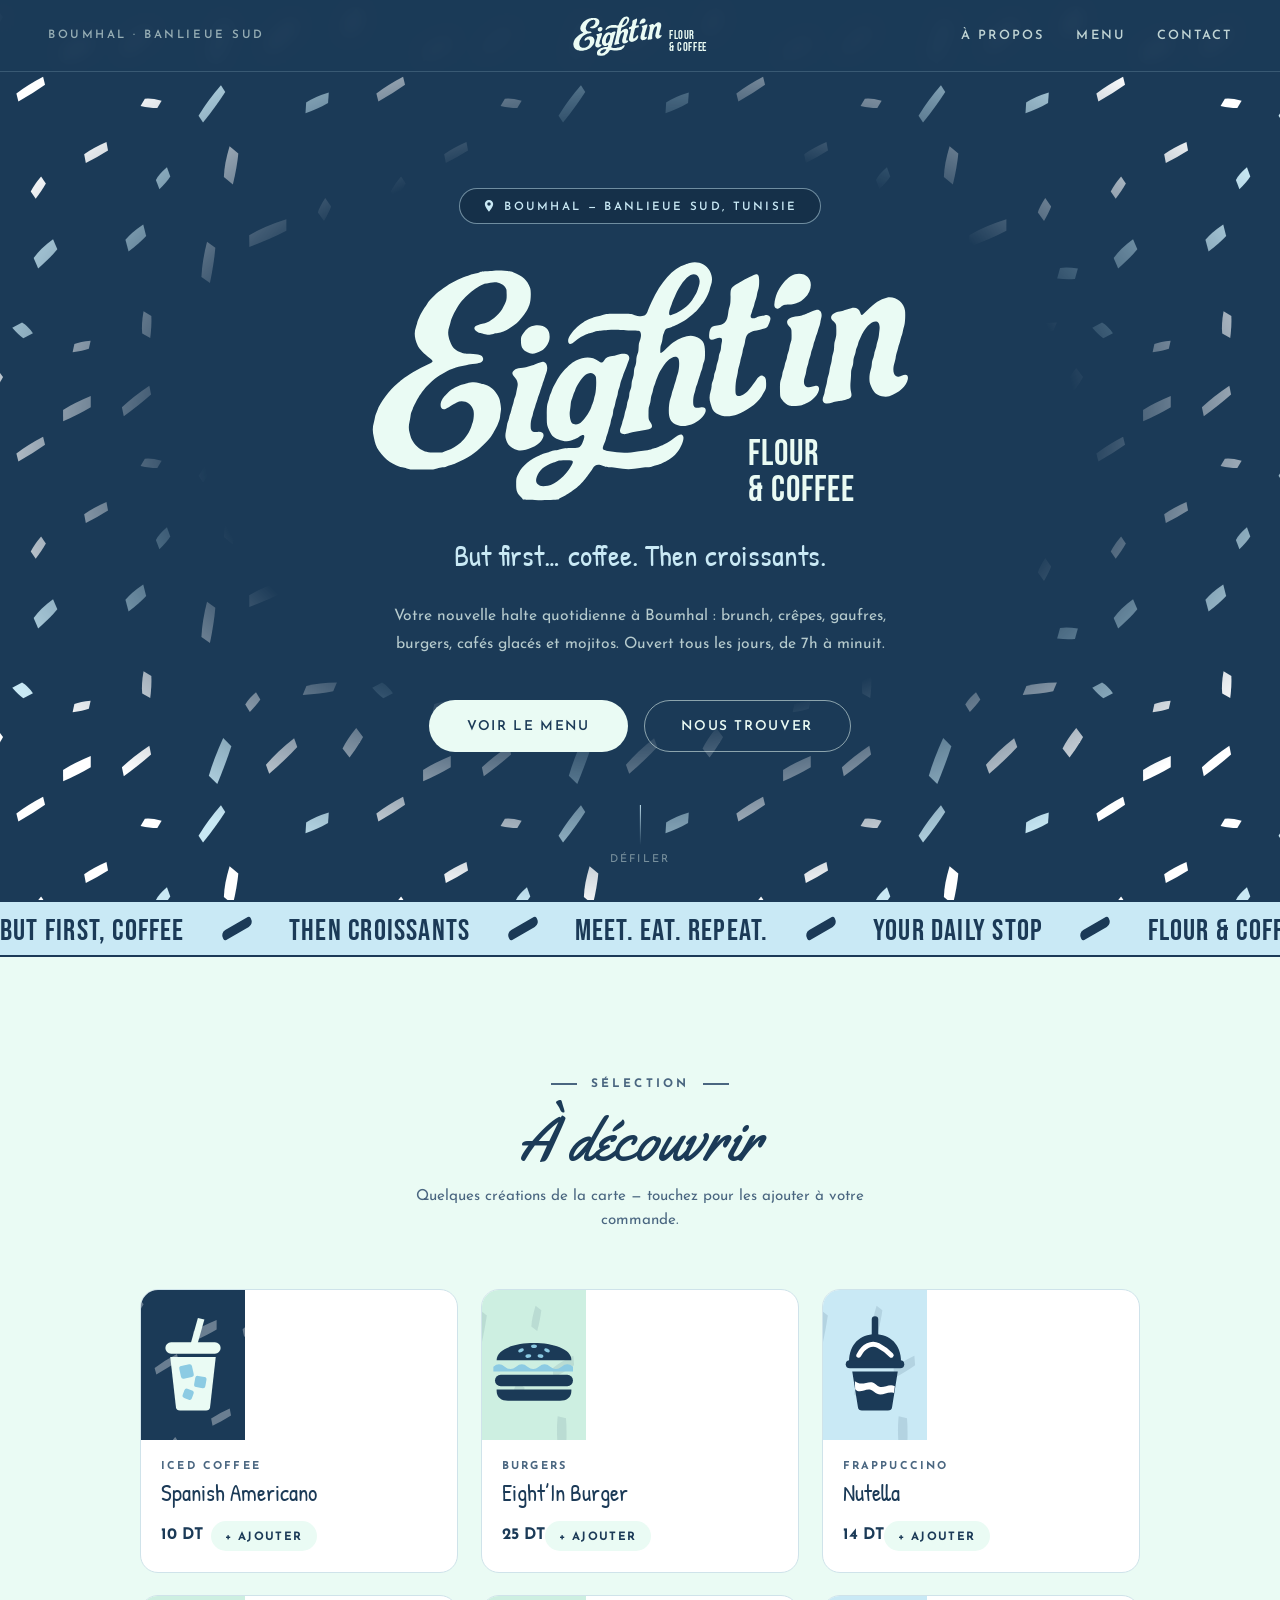
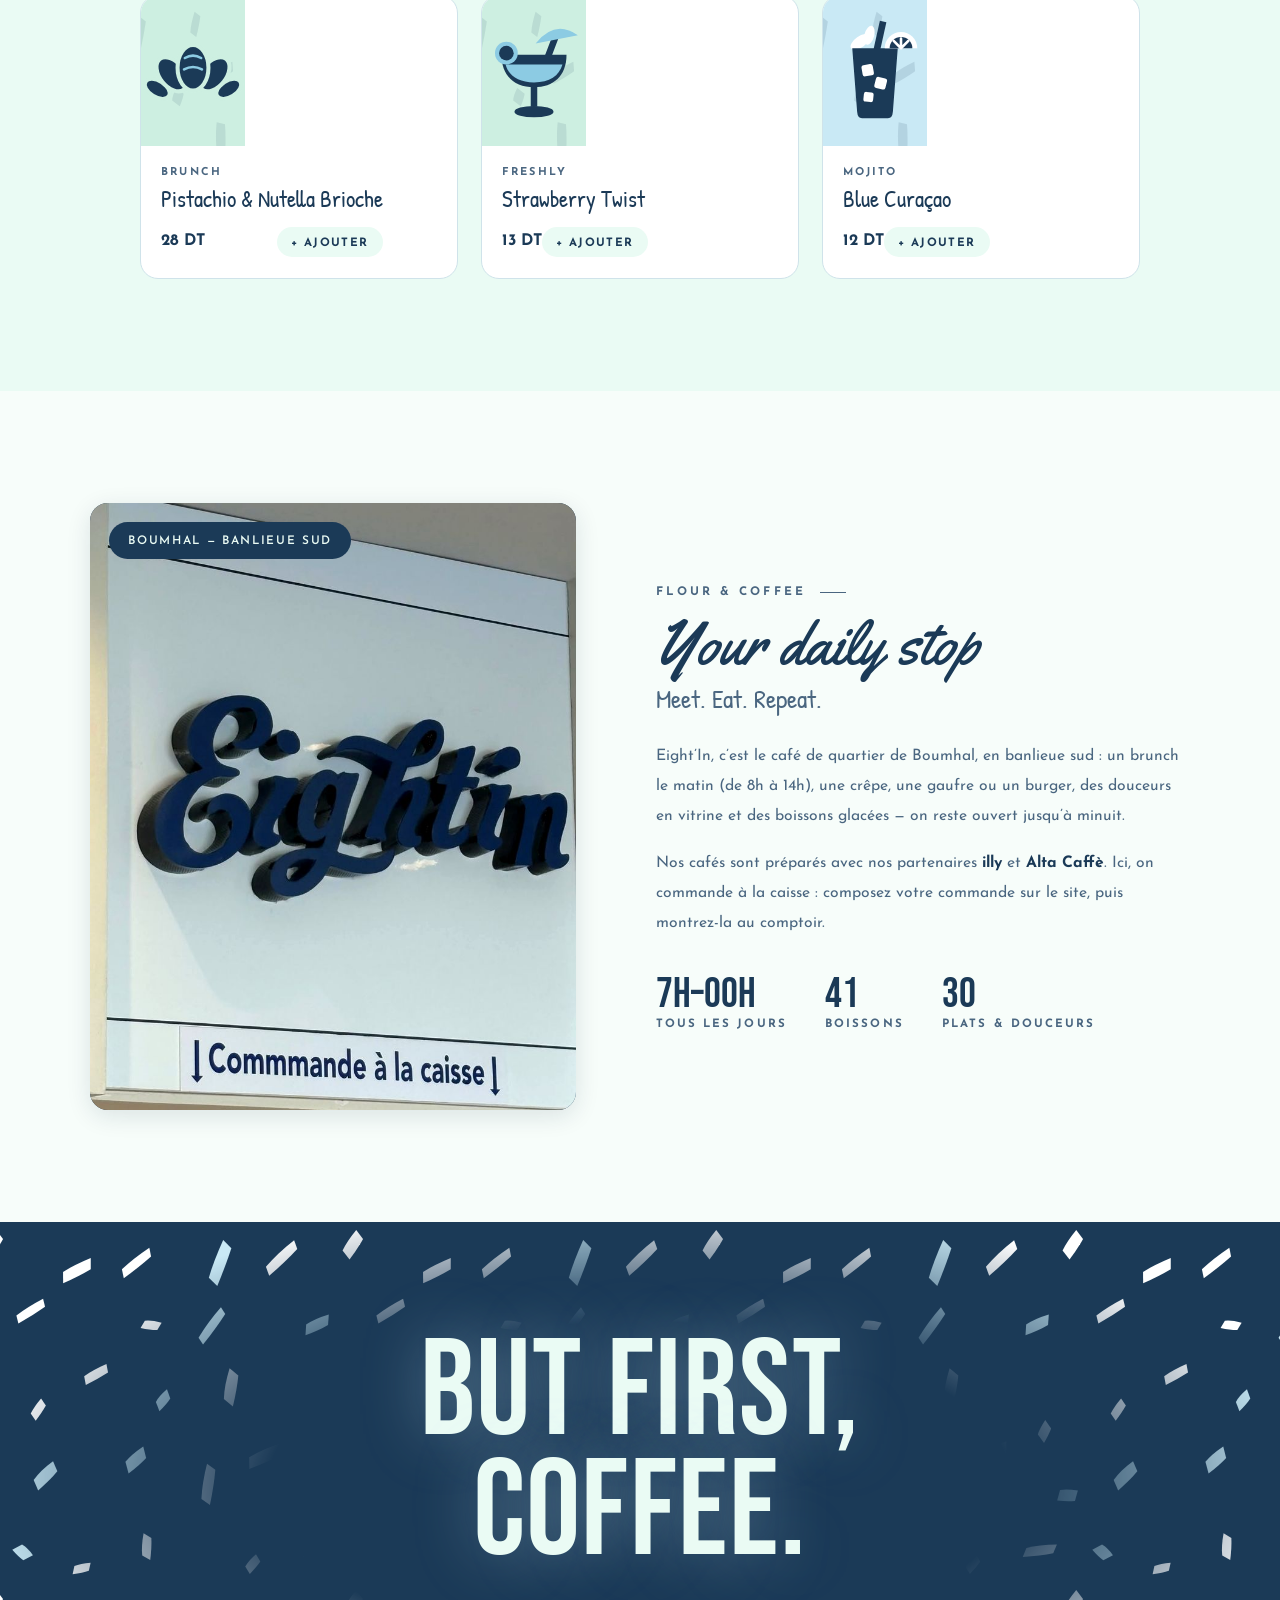
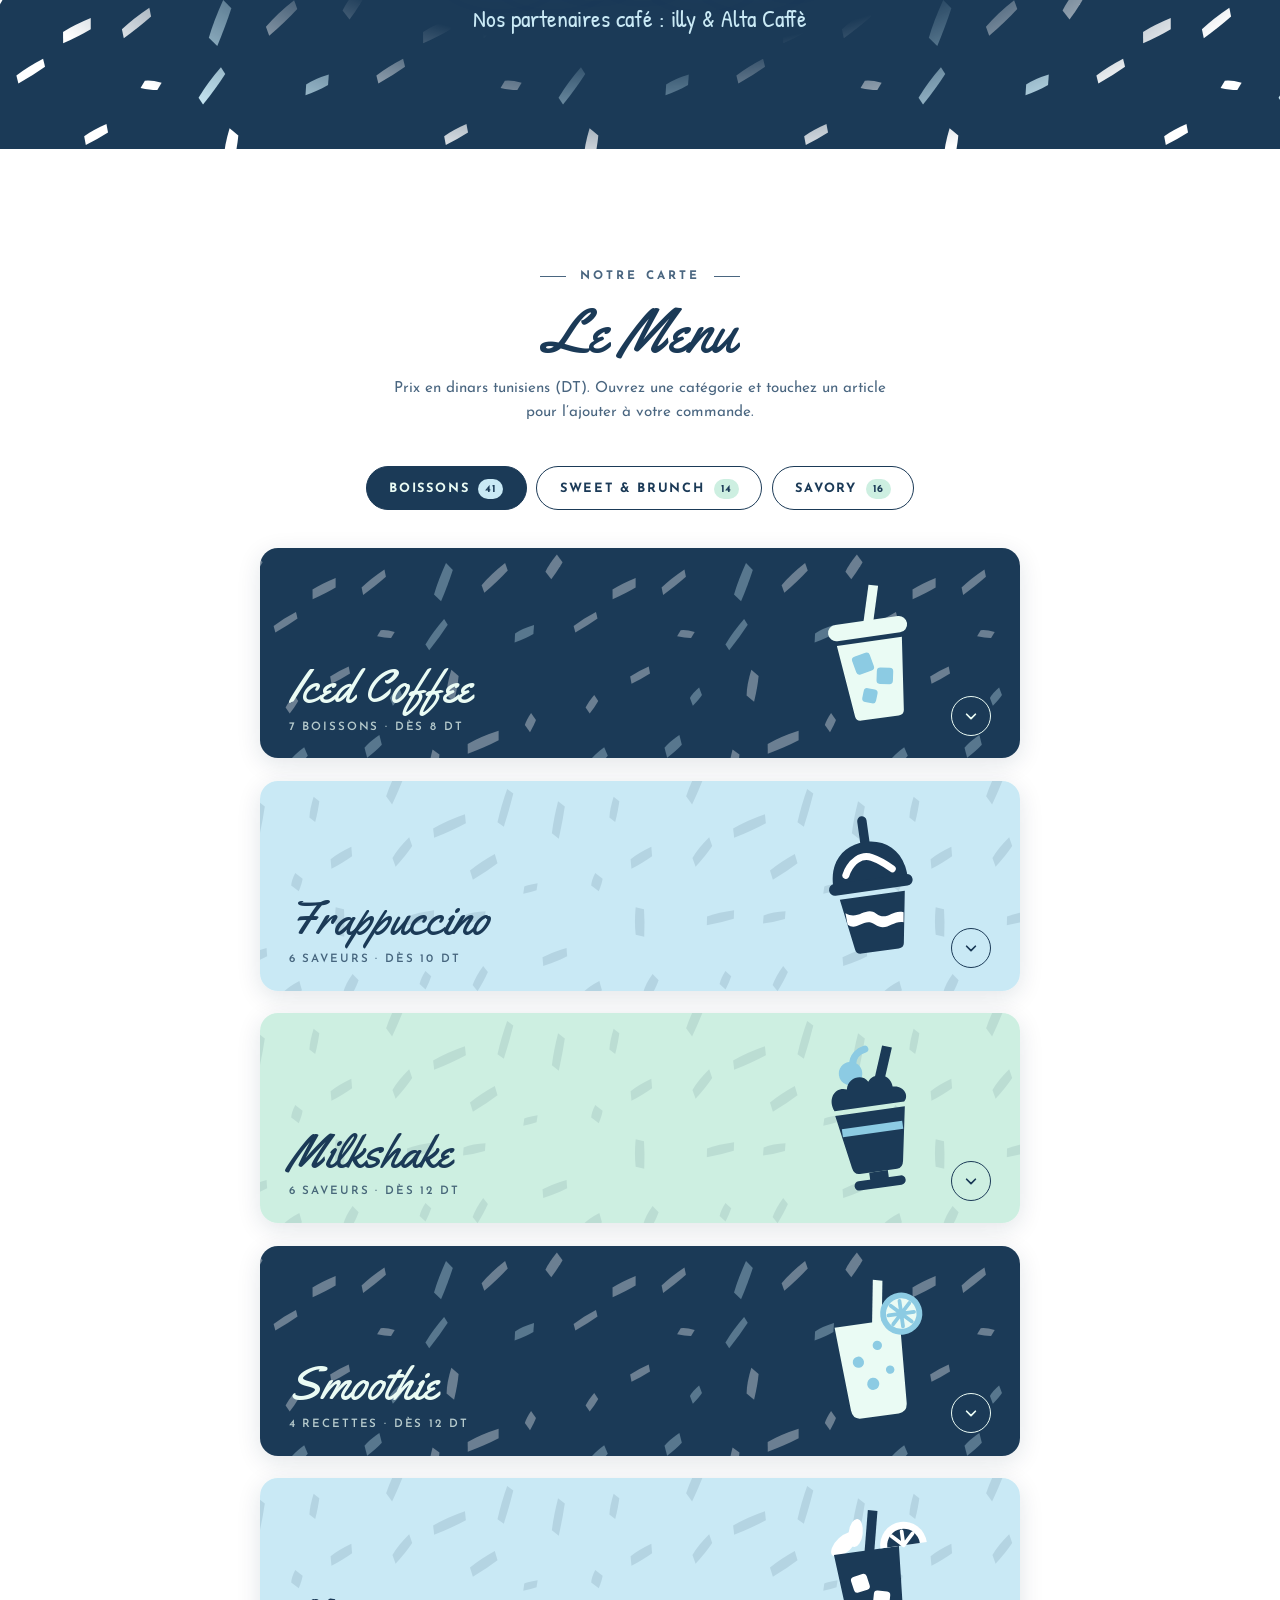
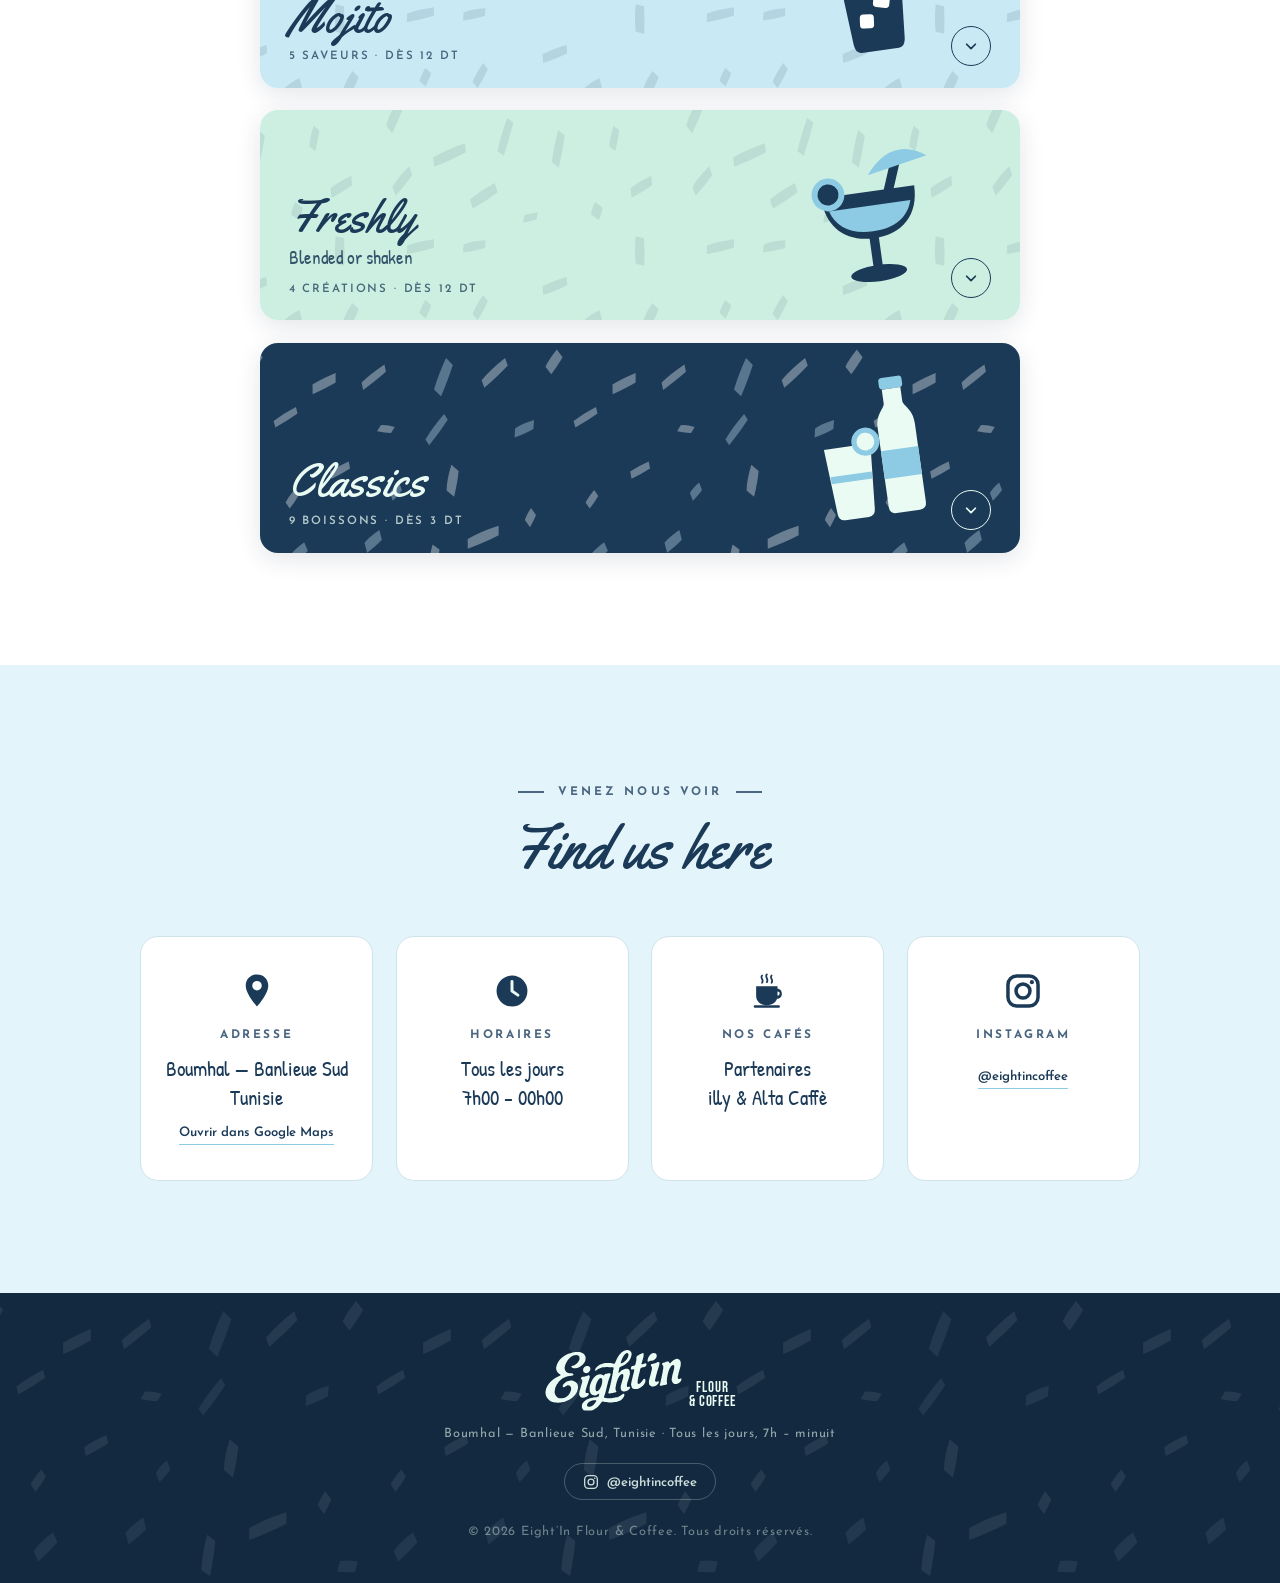
==== commit 1b601d77: "Add the full food menu with Drinks / Sweet & Brunch / Savory tabs - Transcribe the printed menu: swe" ====
--- a/index.html
+++ b/index.html
@@ -4,7 +4,7 @@
   <meta charset="UTF-8" />
   <meta name="viewport" content="width=device-width, initial-scale=1.0, viewport-fit=cover" />
   <title>Eight’In — Flour &amp; Coffee · Boumhal</title>
-  <meta name="description" content="Eight’In Flour &amp; Coffee à Boumhal, banlieue sud de Tunis : iced coffee, frappuccino, milkshakes, mojitos et croissants. Ouvert tous les jours de 7h à minuit." />
+  <meta name="description" content="Eight’In Flour &amp; Coffee à Boumhal, banlieue sud de Tunis : brunch, crêpes, gaufres, burgers, iced coffee, frappuccino et mojitos. Ouvert tous les jours de 7h à minuit." />
   <meta name="theme-color" content="#1B3A57" />
 
   <meta property="og:type" content="website" />
@@ -53,8 +53,8 @@
       </h1>
       <p class="hero-tagline">But first… coffee. Then croissants.</p>
       <p class="hero-desc">
-        Votre nouvelle halte quotidienne à Boumhal : cafés glacés, frappuccinos, milkshakes,
-        mojitos et viennoiseries. Ouvert tous les jours, de 7h à minuit.
+        Votre nouvelle halte quotidienne à Boumhal : brunch, crêpes, gaufres, burgers,
+        cafés glacés et mojitos. Ouvert tous les jours, de 7h à minuit.
       </p>
       <div class="hero-btns">
         <a href="#menu" class="btn btn-primary">Voir le menu</a>
@@ -97,18 +97,18 @@
           <h2>Your daily stop</h2>
           <p class="about-hand">Meet. Eat. Repeat.</p>
           <p>
-            Eight’In, c’est le café de quartier de Boumhal, en banlieue sud : un espresso le matin,
-            un croissant qui ne ressemble à aucun autre, un iced latte l’après-midi et un mojito
-            glacé en soirée — on reste ouvert jusqu’à minuit.
+            Eight’In, c’est le café de quartier de Boumhal, en banlieue sud : un brunch le matin
+            (de 8h à 14h), une crêpe, une gaufre ou un burger, des douceurs en vitrine et des boissons
+            glacées — on reste ouvert jusqu’à minuit.
           </p>
           <p>
             Nos cafés sont préparés avec nos partenaires <strong>illy</strong> et <strong>Alta Caffè</strong>.
             Ici, on commande à la caisse : composez votre commande sur le site, puis montrez-la au comptoir.
           </p>
           <ul class="about-stats">
-            <li><span class="stat-num">7j/7</span><span class="stat-label">Ouvert</span></li>
-            <li><span class="stat-num">7h–00h</span><span class="stat-label">Horaires</span></li>
-            <li><span class="stat-num" id="drink-count">40+</span><span class="stat-label">Boissons</span></li>
+            <li><span class="stat-num">7h–00h</span><span class="stat-label">Tous les jours</span></li>
+            <li><span class="stat-num" id="drink-count">41</span><span class="stat-label">Boissons</span></li>
+            <li><span class="stat-num" id="food-count">30</span><span class="stat-label">Plats &amp; douceurs</span></li>
           </ul>
         </div>
       </div>
@@ -126,9 +126,10 @@
       <header class="section-header reveal">
         <div class="label">Notre carte</div>
         <h2>Le Menu</h2>
-        <p>Prix en dinars tunisiens (DT). Ouvrez une catégorie et touchez une boisson pour l’ajouter.</p>
+        <p>Prix en dinars tunisiens (DT). Ouvrez une catégorie et touchez un article pour l’ajouter à votre commande.</p>
       </header>
-      <div class="menu-grid" id="menu-grid"></div>
+      <div class="menu-tabs" id="menu-tabs" role="tablist" aria-label="Rubriques du menu"></div>
+      <div class="menu-grid" id="menu-grid" role="tabpanel"></div>
     </section>
 
     <!-- CONTACT -->
--- a/assets/css/style.css
+++ b/assets/css/style.css
@@ -300,6 +300,7 @@
 .icon .as { fill: none; stroke: var(--ic-acc); stroke-width: 3; stroke-linecap: round; stroke-linejoin: round; }
 .icon .thin { stroke-width: 1.6; }
 .icon .seg { fill: var(--ic-main); stroke: var(--tile-bg); stroke-width: 2.5; }
+.icon .bg { fill: var(--tile-bg); }
 
 .tile {
   position: relative; overflow: hidden;
@@ -406,10 +407,32 @@
 .statement-hand { position: relative; font-family: var(--font-hand); font-size: 1.5rem; color: var(--sky); margin-top: 1.6rem; }
 
 /* ==========================================================================
-   MENU (cartes accordéon, comme Bisou)
+   MENU (onglets + cartes accordéon)
    ========================================================================== */
 #menu { background: var(--white); }
+.menu-tabs {
+  display: flex; justify-content: center; gap: 0.6rem;
+  max-width: 760px; margin: -1rem auto 2.4rem;
+}
+.menu-tab {
+  display: inline-flex; align-items: center; justify-content: center; gap: 0.55rem;
+  padding: 0.75rem 1.4rem 0.6rem;
+  border: 1.5px solid var(--navy); border-radius: 999px;
+  background: transparent; color: var(--navy);
+  font-size: 0.8rem; font-weight: 700; letter-spacing: 0.14em; text-transform: uppercase;
+  cursor: pointer;
+  transition: background 0.2s, color 0.2s;
+}
+.menu-tab:not([aria-selected="true"]):hover { background: var(--mint); }
+.menu-tab[aria-selected="true"] { background: var(--navy); color: var(--mint); }
+.menu-tab-count {
+  font-size: 0.66rem; letter-spacing: 0.04em;
+  background: var(--mint-deep); color: var(--navy);
+  border-radius: 999px; padding: 0.2rem 0.45rem 0.05rem;
+}
+.menu-tab[aria-selected="true"] .menu-tab-count { background: var(--sky); }
 .menu-grid { display: flex; flex-direction: column; gap: 1.4rem; max-width: 760px; margin: 0 auto; }
+.menu-card[hidden] { display: none; }
 
 .menu-card {
   border-radius: var(--radius);
@@ -474,7 +497,7 @@
   margin-bottom: 0.45rem;
   background: var(--paper);
   border: 1px solid var(--line);
-  border-radius: 999px;
+  border-radius: 24px;
   cursor: pointer; text-align: left;
   transition: background 0.15s, border-color 0.15s;
 }
@@ -494,6 +517,13 @@
   border-radius: 999px; padding: 0.3rem 0.55rem 0.15rem;
   margin-left: 0.4rem; vertical-align: middle;
 }
+.item-desc {
+  display: block;
+  font-family: var(--font-body);
+  font-size: 0.7rem; font-weight: 600; letter-spacing: 0.1em; text-transform: uppercase;
+  color: var(--ink-soft);
+  margin-top: 0.15rem;
+}
 .item-price { font-weight: 700; font-size: 0.98rem; white-space: nowrap; }
 .item-plus {
   flex: none;
@@ -506,8 +536,8 @@
 .item:hover .item-plus { transform: rotate(90deg); }
 .item.added { background: var(--sky); border-color: var(--navy); }
 
-.dropdown-soon { font-family: var(--font-hand); font-size: 1.3rem; line-height: 1.5; color: var(--ink-soft); }
-.dropdown-soon a { display: inline-block; margin-top: 0.8rem; font-family: var(--font-body); font-size: 0.8rem; font-weight: 700; letter-spacing: 0.14em; text-transform: uppercase; color: var(--navy); }
+.dropdown-info { font-family: var(--font-hand); font-size: 1.3rem; line-height: 1.5; color: var(--ink-soft); }
+.dropdown-info a { display: inline-block; margin-top: 0.8rem; font-family: var(--font-body); font-size: 0.8rem; font-weight: 700; letter-spacing: 0.14em; text-transform: uppercase; color: var(--navy); }
 .dropdown-note { font-size: 0.8rem; color: var(--ink-soft); margin-top: 0.9rem; text-align: center; }
 
 /* ==========================================================================
@@ -776,8 +806,12 @@
   .statement { padding: 5rem 1rem; }
   .contact-card { padding: 1.6rem 1.2rem; }
 
+  .menu-tabs { gap: 0.4rem; margin-top: -0.5rem; }
+  .menu-tab { flex: 1; padding: 0.7rem 0.4rem 0.55rem; font-size: 0.68rem; letter-spacing: 0.06em; line-height: 1.2; text-align: center; }
+  .menu-tab-count { display: none; }
+
   .card-head { height: 170px; }
-  .card-head .icon { width: 116px; height: 116px; right: 1.2rem; top: 42%; }
+  .card-head .icon { width: 104px; height: 104px; right: 0.8rem; top: 40%; }
   .card-label { left: 1.2rem; right: 1.2rem; bottom: 1.1rem; }
   .card-title { font-size: 2.4rem; }
   .card-arrow { width: 36px; height: 36px; }
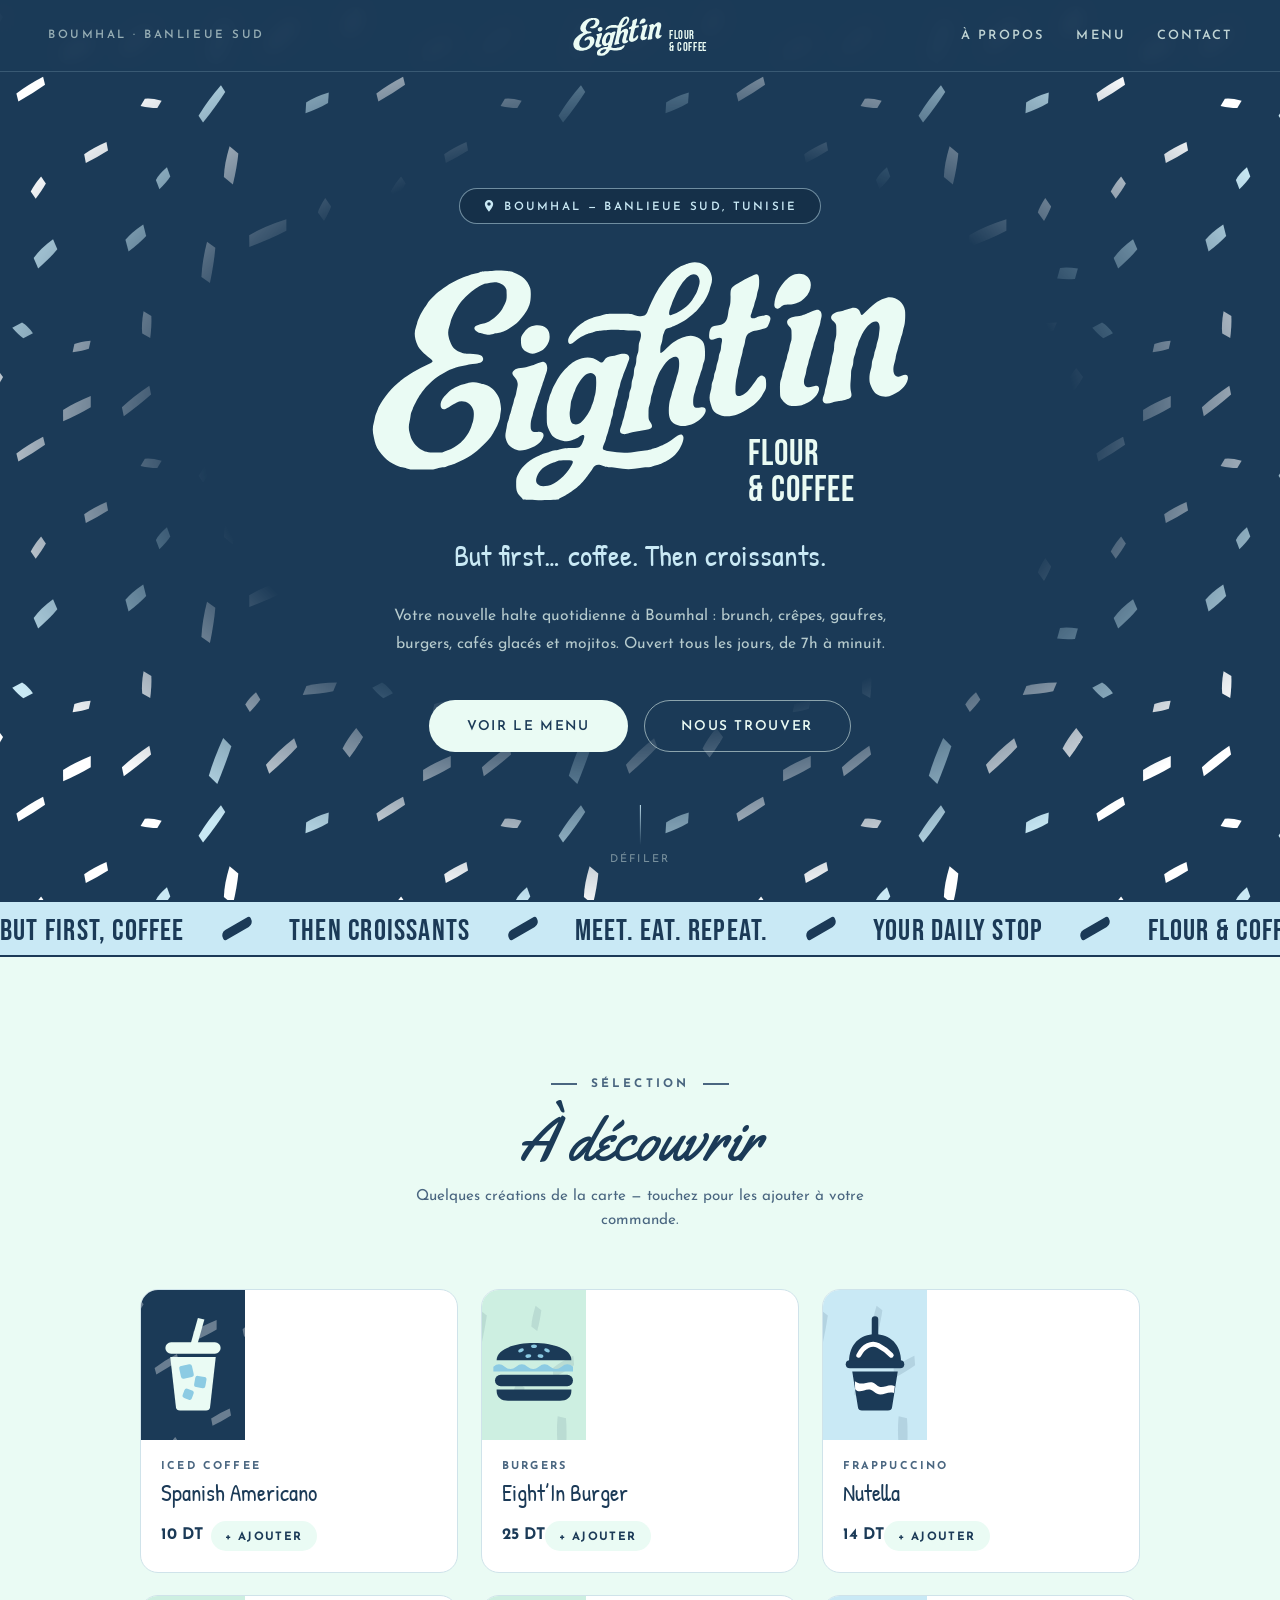
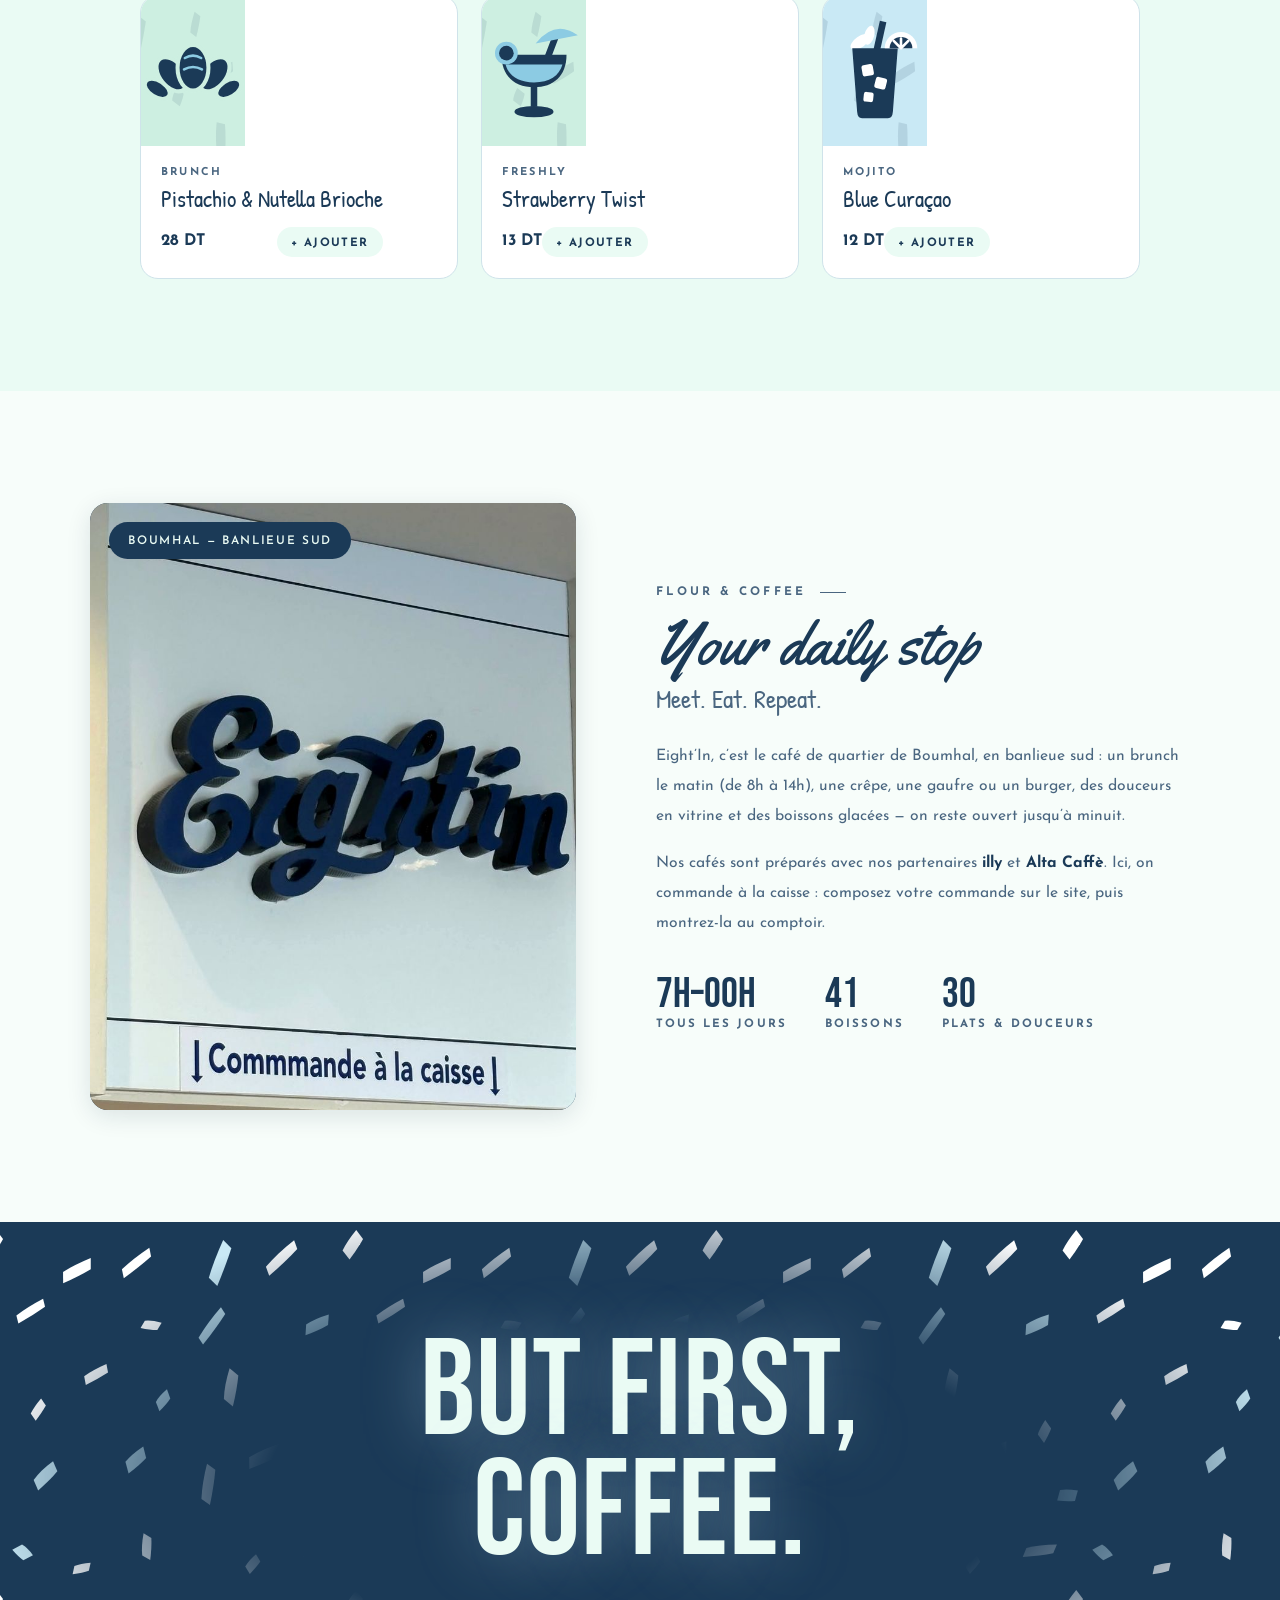
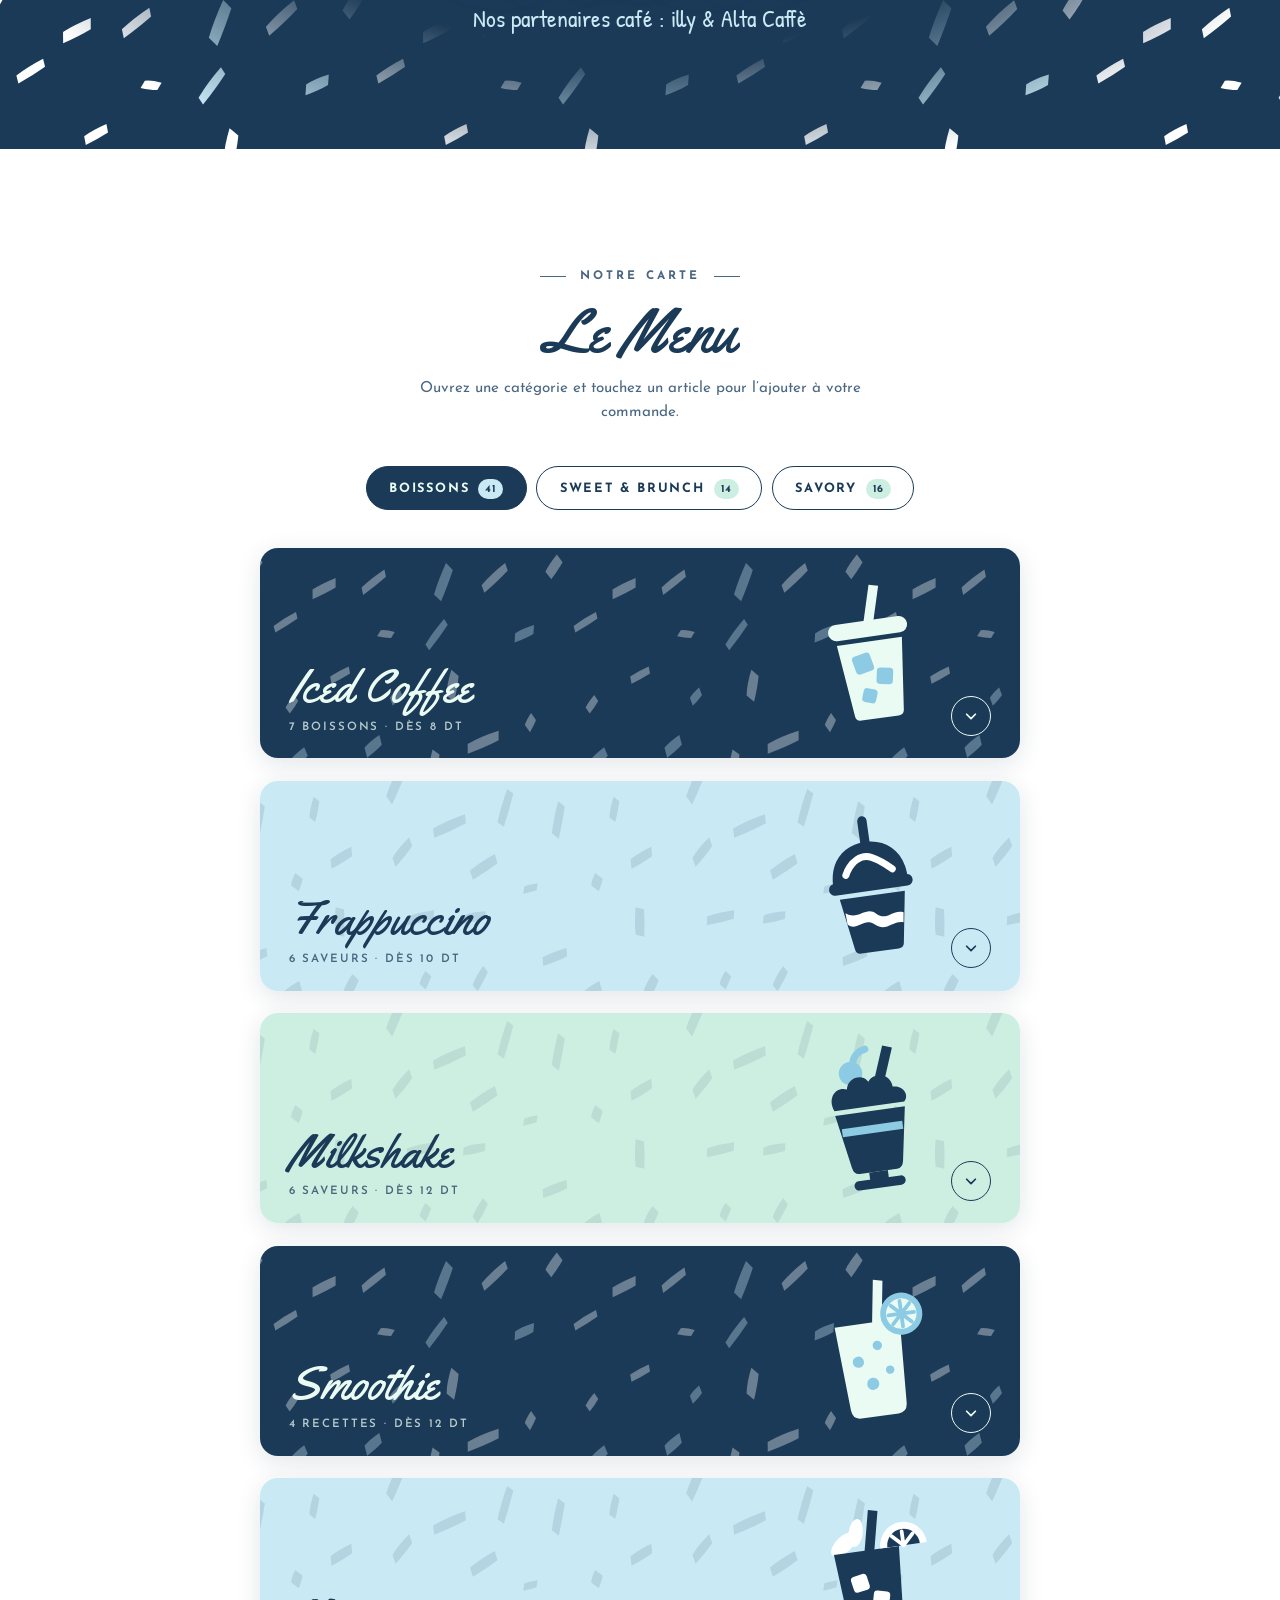
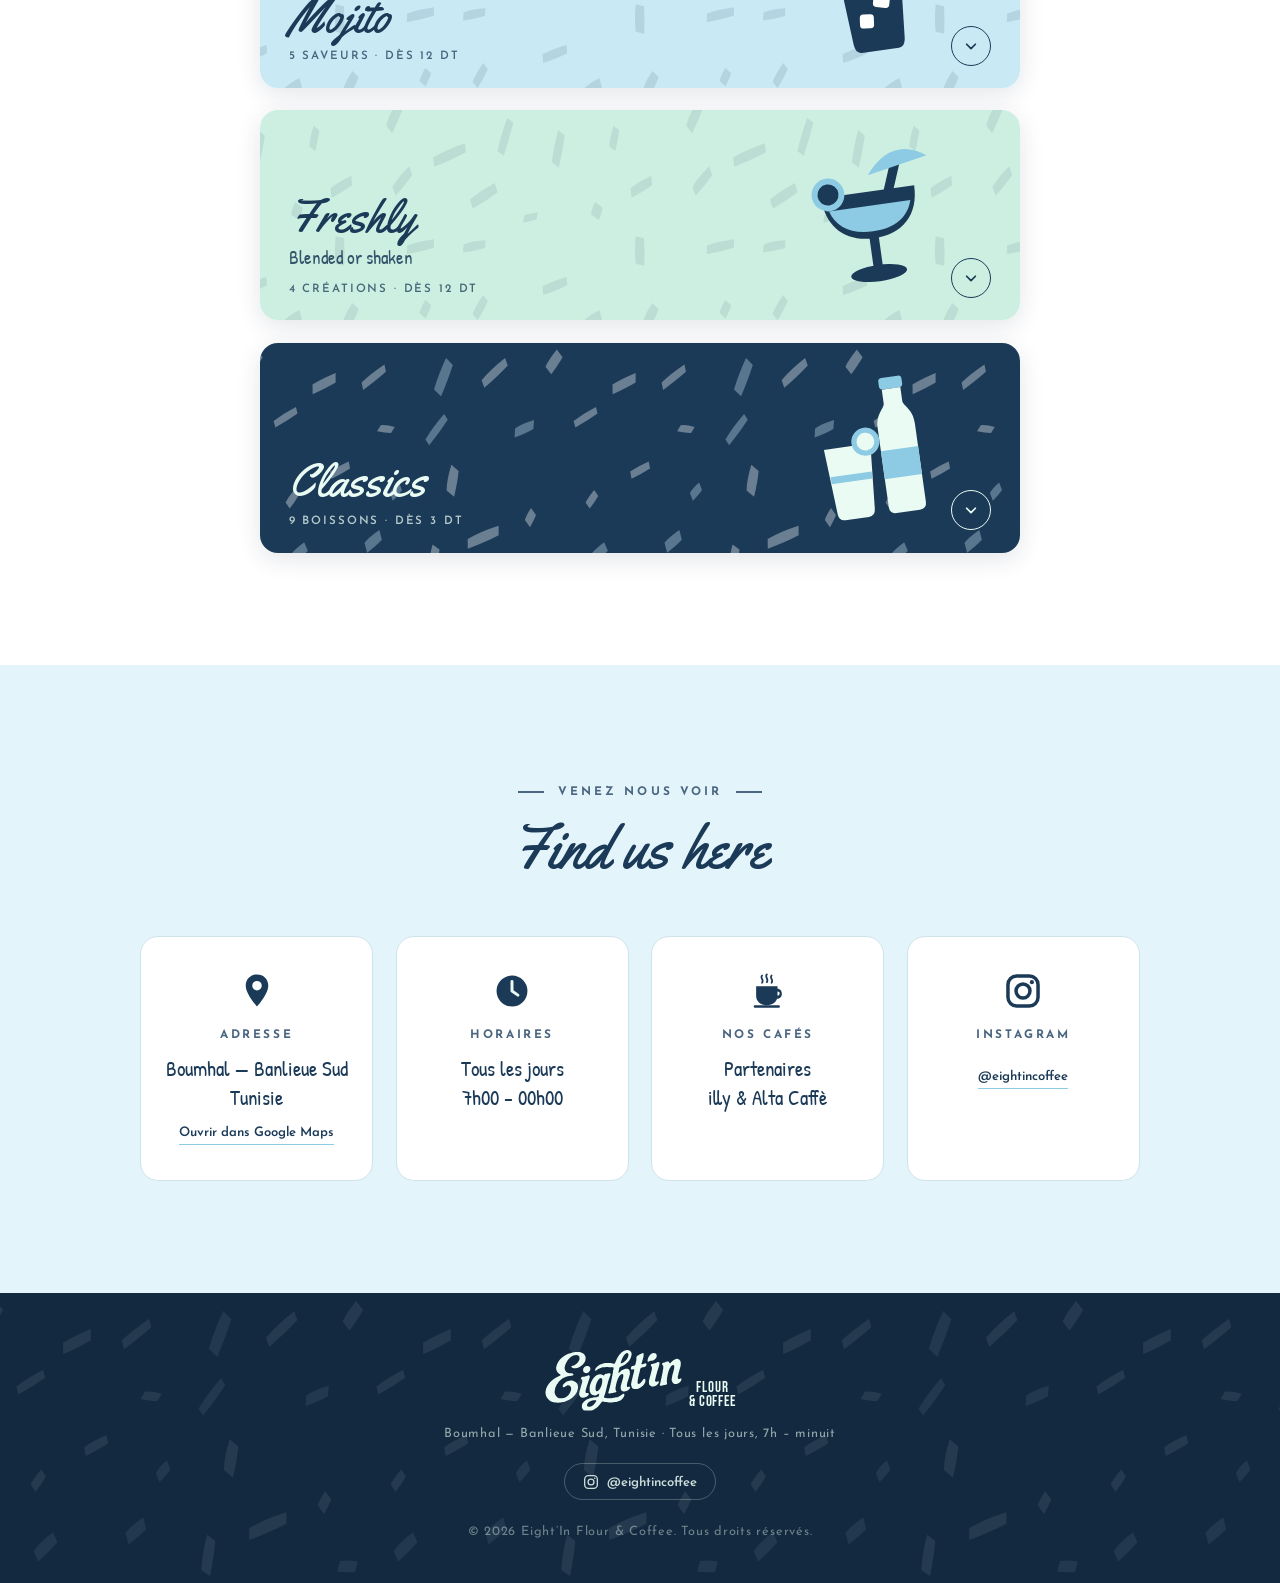
==== commit 6f395d8c: "Remove the currency note from the menu intro" ====
--- a/index.html
+++ b/index.html
@@ -126,7 +126,7 @@
       <header class="section-header reveal">
         <div class="label">Notre carte</div>
         <h2>Le Menu</h2>
-        <p>Prix en dinars tunisiens (DT). Ouvrez une catégorie et touchez un article pour l’ajouter à votre commande.</p>
+        <p>Ouvrez une catégorie et touchez un article pour l’ajouter à votre commande.</p>
       </header>
       <div class="menu-tabs" id="menu-tabs" role="tablist" aria-label="Rubriques du menu"></div>
       <div class="menu-grid" id="menu-grid" role="tabpanel"></div>
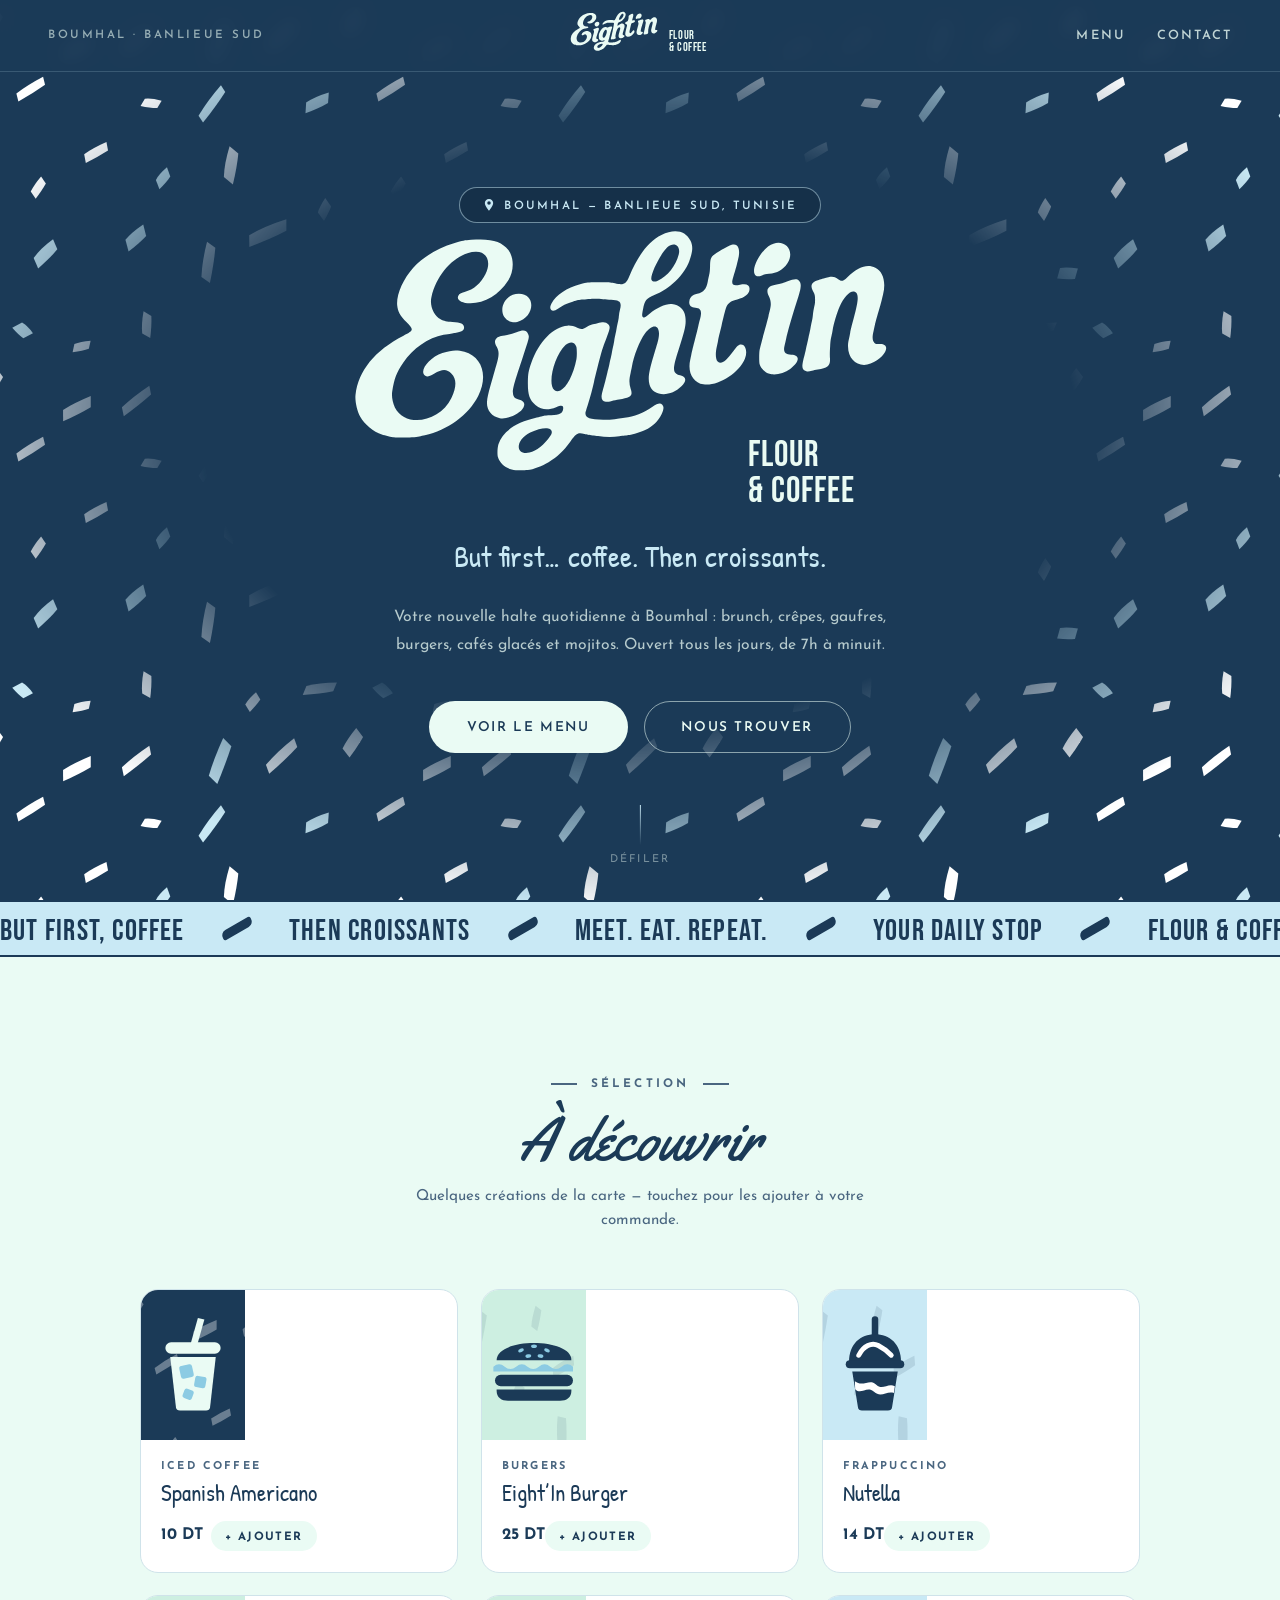
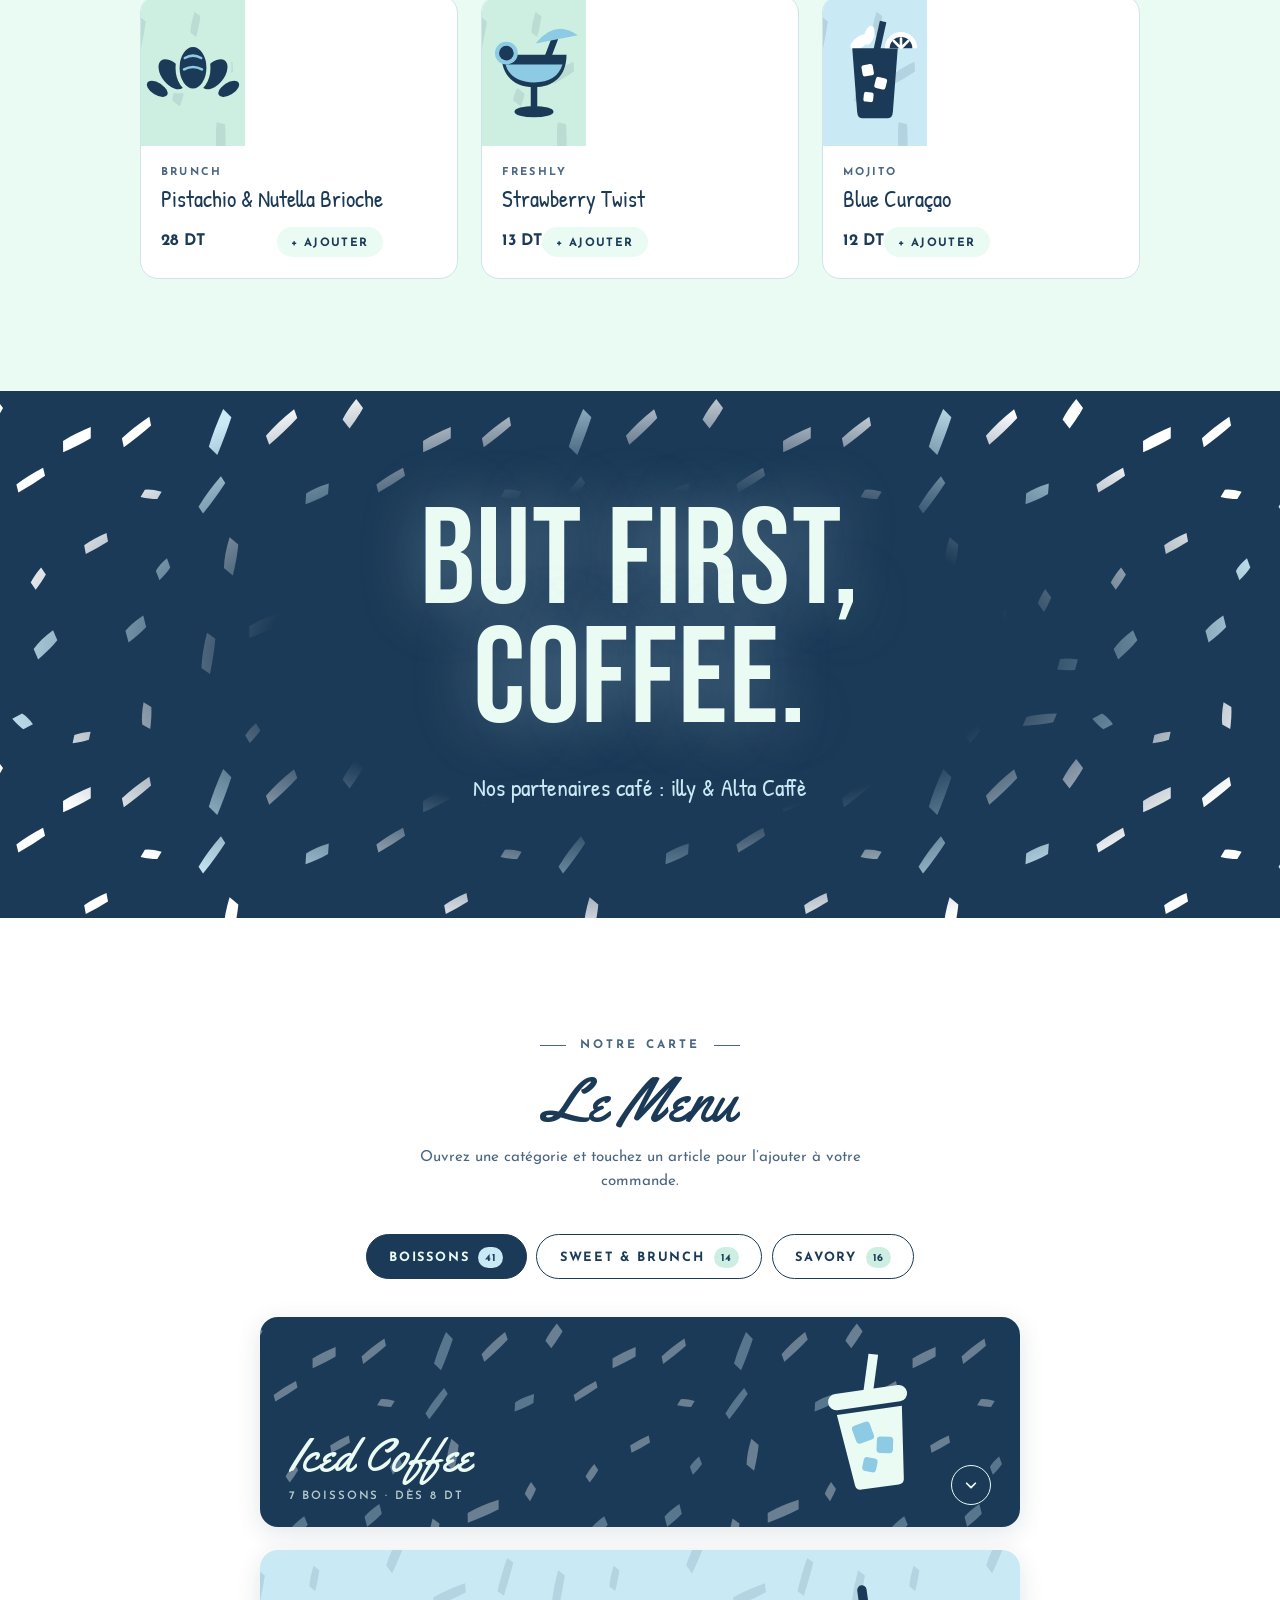
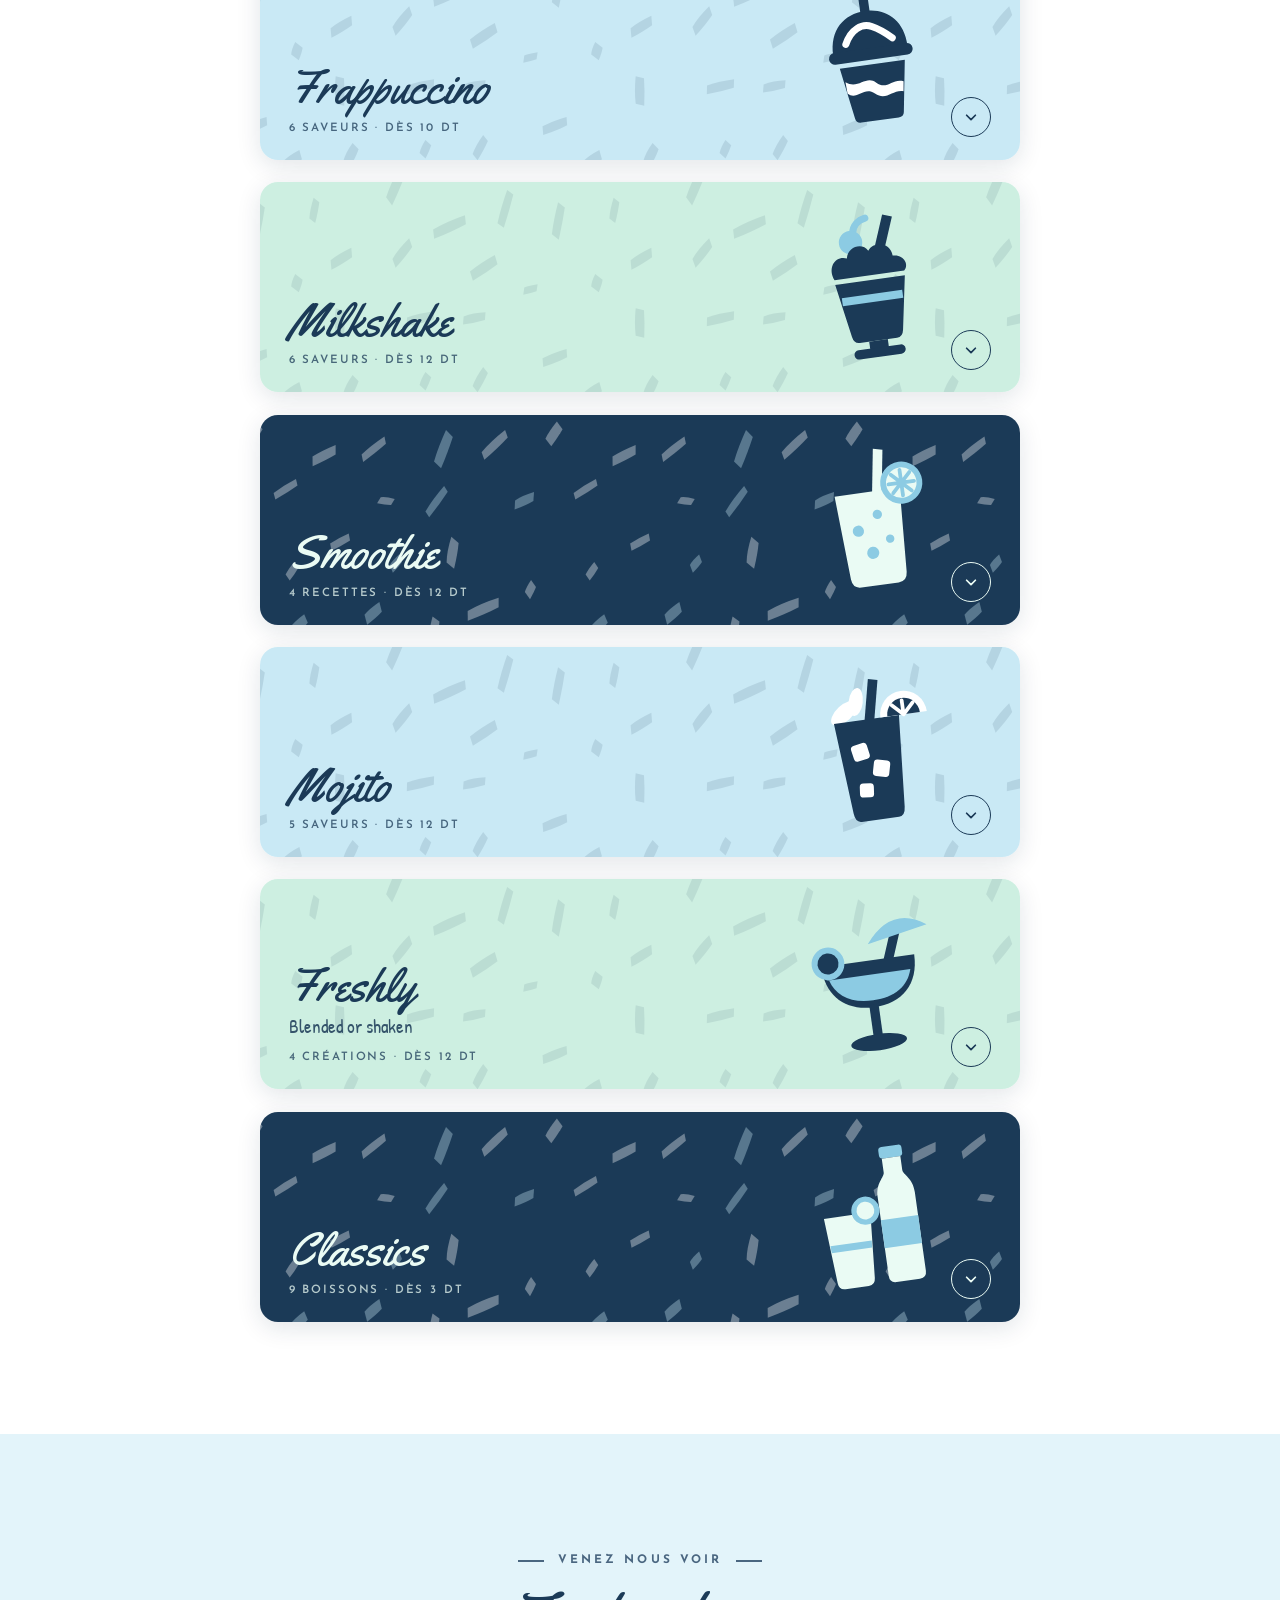
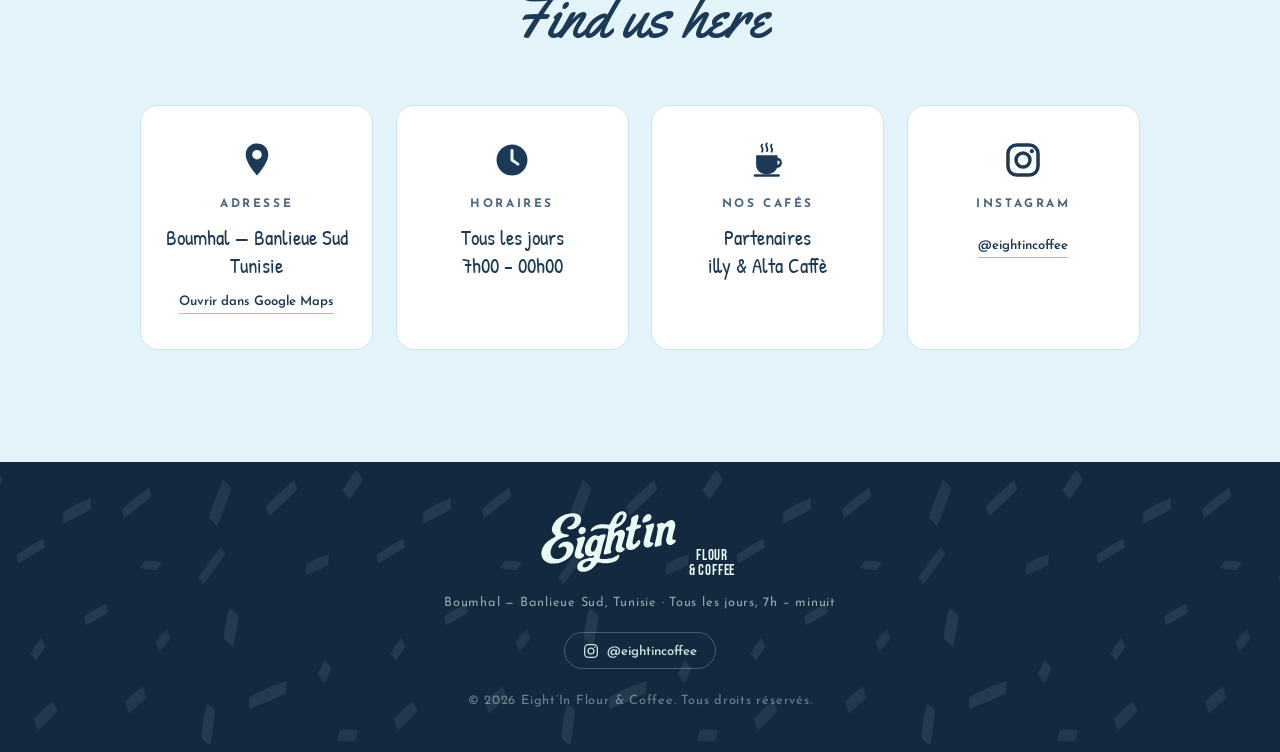
==== commit 6dba61cf: "Remove the about section and sharpen the logo - Drop the "Your daily stop" about block (shop photo, " ====
--- a/index.html
+++ b/index.html
@@ -21,15 +21,17 @@
 </head>
 <body>
 
+  <!-- Logo officiel (vectorisé), réutilisé via <use> -->
+  <svg class="sprite" aria-hidden="true" focusable="false"><symbol id="eightin-logo" viewBox="71 132 2311.3 1047.3"><path fill-rule="evenodd" d="M765.8 1172.8C729.2 1169.7 697.6 1146.3 689.5 1116.2C686.1 1103.3 687.2 1074.3 691.7 1060.7C709.6 1006.8 766.7 967.4 856.2 947.1C865.2 945 875.4 942.6 879 941.7C891.1 938.7 895.4 938.2 917.9 937.5C954.3 936.3 967.2 929 968.9 908.6C970 894.3 962.4 892.8 938.6 902.4C902.5 916.8 876.6 914.1 850.1 892.8C824.6 872.3 816.9 848.8 817.7 793.1C818.3 757.7 820.2 746.9 832.5 712.1C864.5 621.7 927.4 557.2 987.1 553.6C1001.5 552.7 1013.2 555.2 1031.5 563.1C1046.9 569.7 1053.3 569.1 1067.5 559.9C1078 553.1 1083.6 550.5 1092.3 548.4C1096.3 547.5 1106.9 545 1115.8 542.9C1141.3 536.8 1152.8 538.1 1161.6 548C1171 558.7 1170.2 564.6 1154.6 605.4C1142 638.1 1137.1 652.3 1131.5 672.1C1124.5 697.1 1105.3 773.5 1100.5 795.4C1094.9 821.2 1085.6 855.3 1073.7 893.9C1064.4 923.9 1064.2 924.6 1064.2 929.8C1064.1 948.9 1083.1 955.6 1139.8 956.4C1170.5 956.9 1178.6 956.4 1201.6 952.4C1209.7 951 1223.1 949.2 1231.5 948.3C1272.5 943.9 1312.2 928.2 1351.2 900.8C1373.6 885.2 1384.4 882.9 1393.1 891.9C1401 899.9 1399.8 912.9 1389.5 933.6C1374.6 963.3 1352.9 984.1 1319.6 1000.4C1302.2 1008.9 1267.6 1019.9 1252.5 1021.6C1248.1 1022.1 1239.5 1023.1 1233.3 1023.8C1227.1 1024.5 1216.1 1026 1208.8 1027.1C1182.5 1031.2 1147.9 1030.9 1118.3 1026.3C1111.2 1025.1 1101.1 1023.8 1095.8 1023.3C1076.9 1021.6 1071.6 1020.8 1060.3 1017.8C1032 1010.3 1026 1013.4 1000.7 1048.2C969.5 1091.2 945.9 1113.6 906.2 1137.8C880.4 1153.5 840.2 1168.7 817 1171.6C809.9 1172.5 772.2 1173.4 765.8 1172.8ZM824.7 1097C854.5 1090.9 888 1064.2 913.4 1026.4C938.5 989 890.5 980.3 827.8 1010.9C763.9 1042.1 761.5 1110.1 824.7 1097ZM244.2 1031.6C236.5 1030.8 205.3 1023.2 192.7 1019C156 1006.9 119.6 977 100.2 943.1C86.6 919.3 77 875.5 79.9 850C91.8 746.5 161.9 659.9 285.3 596.5C329.5 573.9 330.1 571 298.8 539.1C270.6 510.5 261 493.1 258.3 466C254 422.4 283.3 353.9 327.1 305.6C368.5 259.8 436.9 218.6 501.3 200.5C542.3 189.1 544 188.7 575.8 186.2C659.8 179.5 705.6 192.2 734.2 230.2C759.7 264 759 319.8 732.6 361.7C695.1 421.1 633 458.1 571.2 457.9C533.5 457.7 509.5 441.7 520.7 424C524.7 417.7 531 414.3 546.6 409.6C587.5 397.5 615.4 373.8 635.9 333.5C662.7 281.2 642.8 235.9 593.8 237.7C512.2 240.8 428.5 326.9 404.8 432.1C396.7 467.9 414.7 511 444 526.1C459.2 534 469.7 536.3 494.7 537.5C530.9 539.2 544.6 545.8 544.6 561.7C544.6 575.1 534.5 581 505.8 584.6C496.1 585.8 484.3 587.8 456.7 593C391.8 605.2 325.3 651.2 284 712.7C255.4 755.1 246.4 778.4 237 835C233.7 854.9 238.5 883.5 248.4 903.4C292.6 992 440.8 967.3 490.4 863.2C512.9 815.8 513.1 781.3 490.9 759.1C469.9 738.1 452.2 738.1 416.1 759.1C395.3 771.3 386.9 773.3 378.7 768.3C349.3 750.1 394.6 689.8 451.9 670.9C492.9 657.4 513.7 656.2 546.1 665.5C622.9 687.6 648.2 768.9 605.1 855C564.9 935.1 471.5 1003.6 376.8 1022.5C370.1 1023.8 359.2 1026.2 352.6 1027.9C334.6 1032.3 272.3 1034.4 244.2 1031.6ZM697.5 949.5C662.4 942 640.7 914.5 642.7 880.2C643.7 864.6 648.6 840.9 656.8 813.1C665 785 669.7 768.3 675.1 748.8C677 741.9 680.3 730.2 682.5 722.8C695.3 680.4 695.5 663.9 683.7 642.5C674.6 626.1 674.6 616.1 683.9 607.1C689.8 601.4 695 599.7 718.3 595.9C731.3 593.9 750.1 588.5 769.2 581.4C798.5 570.6 810.3 572.2 818.2 588C824.9 601.4 824.4 603.6 795.9 688.8C761.3 791.9 752.7 822.6 753.6 839.8C754.5 857.7 760.8 865.3 778.1 869.2C800.5 874.3 807.5 886.2 798.8 903.9C785.6 930.5 728.6 956.2 697.5 949.5ZM1151.1 879.2C1132 875.2 1128.7 862.3 1138.4 830C1143.2 813.7 1154.4 770.6 1158.3 752.9C1159.3 748.3 1161.3 740.7 1162.6 735.9C1163.9 731.1 1166 722.1 1167.1 715.9C1168.3 709.7 1170.7 699 1172.5 692.1C1174.3 685.2 1176.6 674.3 1177.5 667.9C1178.5 661.5 1180.7 650.4 1182.5 643.1C1184.3 635.9 1186.5 624.3 1187.5 617.2C1188.4 610.2 1190.6 598.7 1192.4 591.6C1194.3 584.5 1196.5 573.1 1197.5 566.2C1198.4 559.3 1200.6 547.9 1202.4 540.8C1204.2 533.7 1206.1 524.2 1206.6 519.6C1207.1 515 1207.9 507.9 1208.4 503.8C1208.9 499.6 1210.5 491.1 1212.1 484.8C1220.2 452.9 1212.2 444 1174.2 442.5C1163.9 442.1 1148.3 441.1 1139.6 440.3C1121.3 438.6 1094.7 438.4 1080.8 439.9C1075.6 440.4 1063.6 441.4 1054.2 442.1C1035.6 443.4 1030.9 444.3 1009.4 450.9C981.4 459.4 964.8 467.4 946.4 481.5C922 500.1 904.1 485.3 918.8 458.6C939 422.1 985.1 391.2 1041.1 376.5C1076 367.4 1069.1 368.1 1116.6 367.7C1165 367.3 1171.5 367.7 1190.5 372.5C1226.5 381.6 1238 375.9 1251.9 342.1C1289 251.8 1335.5 192.1 1389.4 165.6C1445.3 138 1492.1 147.1 1513.3 189.6C1525.2 213.4 1524 234.7 1508.6 277.7C1497.8 308.1 1467.5 349.3 1438.3 373.4C1406.3 399.9 1392.6 408.5 1359.2 422.9C1323.6 438.2 1318.2 445.1 1310.4 484.5C1305.7 508.4 1305.8 514.8 1310.9 517.5C1316.5 520.6 1321.8 517.7 1340 501.7C1367.9 477.2 1410.5 458.8 1433.8 461.3C1466.2 464.6 1487.9 484.9 1491.7 515.3C1495.8 547.7 1491.9 566.6 1462.5 657.5C1435.3 741.5 1436.3 758.2 1469.4 766.3C1496.6 773.1 1498.6 789.8 1475 813.4C1426.9 861.4 1352 857 1338.2 805.3C1331.2 779 1335.4 750.7 1356.3 681.2C1368.2 641.8 1371.5 630.5 1374.5 618.8C1391.3 554 1357.8 535.1 1318.9 587.4C1296 618.1 1271.3 681.5 1262.5 732.1C1261.5 737.6 1259.3 748.3 1257.5 755.8C1250.7 784.5 1250.7 802 1257.7 823.3C1267.6 853.5 1260.8 859.8 1207.5 869.6C1198.1 871.3 1184.4 874.1 1177.1 875.9C1162.1 879.5 1156.2 880.2 1151.1 879.2ZM956.7 831.6C984.6 818 1012.4 764 1025.5 697.9C1028 685.7 1027.8 651.7 1025.2 643.8C1018.2 622 997.6 618.9 978.7 636.8C930.6 682.5 900.5 802.8 930.7 829C938.3 835.6 946.7 836.4 956.7 831.6ZM1569.2 804.9C1524.1 797.4 1500.4 753.1 1512.7 699.6C1514.4 692.3 1516.5 681.8 1517.5 676.2C1518.4 670.8 1520.5 661.4 1522.1 655.4C1523.7 649.5 1526 640.5 1527.1 635.4C1528.2 630.4 1530.9 620.1 1532.9 612.5C1538 593.5 1543.7 570.5 1547.5 553.8C1549.3 546 1551.8 535.5 1553.2 530.6C1564.1 492.3 1559.3 478.5 1534.9 476.8C1514.4 475.3 1505.5 465 1509.2 447C1512.5 430.9 1521.2 423.2 1542.5 417.5C1570.6 410 1582.3 396.4 1587.8 364.6C1589 357.7 1590.8 348.9 1591.7 345C1596.2 326.7 1596.7 322.5 1597.5 300C1598.5 269.8 1600.1 264.1 1610.5 253.7C1621.4 242.7 1671.1 213.9 1690.1 207.5C1717 198.4 1728.8 224.3 1717.9 268.4C1716.8 272.7 1714.6 281.9 1713 288.8C1710.2 301.2 1702.9 326.6 1696.5 346.7C1686.7 377.5 1693.7 385 1725.8 378.3C1754 372.5 1767.5 378.9 1766.5 397.7C1765.5 417.9 1747.5 432.8 1713.9 441.3C1690.5 447.1 1682 451.7 1673.2 463.4C1666.5 472.2 1664.9 477.6 1646.6 553.8C1643.8 565.7 1639.8 581.8 1637.8 589.6C1635.9 597.4 1633.1 610.1 1631.7 617.9C1630.3 625.7 1628.4 634.9 1627.5 638.3C1619.6 669.7 1620.7 698.2 1630.1 707.2C1644.8 721.3 1663 709.3 1697.7 662.5C1714.8 639.5 1720.3 634.7 1730 634.7C1750 634.7 1758.8 666.2 1746.7 695.1C1720.7 757.6 1628.4 814.7 1569.2 804.9ZM1861.2 762C1847.5 760.1 1839.9 756.8 1831.4 749.2C1819.3 738.4 1812.5 728.5 1809.4 717.4C1807.1 709.1 1807.4 666.7 1809.8 656.7C1815.1 634.4 1822.1 607.7 1832.9 568.3C1842.7 532.9 1844.3 526.6 1847.5 512.9C1849.3 505.1 1851.8 494.4 1853.2 489.1C1860 463.1 1858.9 447.8 1848.9 427.1C1835.1 398.5 1845.5 383.4 1882.5 377.8C1899.3 375.3 1902.8 374.3 1926.7 365C1958.7 352.5 1968.4 351.8 1978.2 361.1C1990.4 372.8 1988.1 393.3 1967.5 455C1952 501.7 1928.8 583.2 1922.5 613.2C1921.1 619.8 1918.8 629.5 1917.3 634.9C1909.1 665 1917.2 677.8 1944.6 677.9C1984 678.1 1982 708.1 1940.5 739.1C1918.1 755.9 1885.1 765.4 1861.2 762ZM2009.8 748.9C1989.2 743 1987.8 730.4 2002.1 678.8C2004.1 671.4 2006.6 661 2007.5 655.5C2008.5 650.1 2010.8 639.9 2012.6 632.8C2014.4 625.7 2016.8 614.9 2018 608.8C2019.1 602.6 2021.2 593.2 2022.5 587.9C2023.9 582.6 2026.2 571.6 2027.5 563.5C2028.9 555.4 2031.3 543.3 2032.9 536.7C2036.3 521.9 2036.3 521.9 2037.9 505.4C2038.6 498.1 2040.2 488 2041.3 482.9C2046.7 459.5 2046.9 457.8 2047 441.7C2047.1 423.8 2046 419.6 2038.3 405.9C2024.4 381.5 2032.8 365.3 2062.9 357.9C2068 356.7 2077.2 354 2083.5 352C2117.7 341.1 2127.7 341.5 2144.6 354.2C2160.2 365.9 2165.5 364.8 2185.4 346.1C2232.7 301.8 2270.6 289 2305 306C2338.4 322.5 2351.2 366.4 2338.2 419.5C2336.9 425 2334.5 435 2332.9 441.7C2331.4 448.3 2327.1 464.3 2323.3 477.1C2312.2 515 2305.2 540.7 2303.3 550C2302.3 554.8 2299.8 566.1 2297.7 575C2291 603.2 2292.1 619 2301.3 627.4C2306.1 631.9 2309.2 632.6 2324.7 632.3C2376.3 631.5 2347.8 691.1 2284.6 716.1C2234.5 735.9 2188.2 700.8 2188.1 642.9C2188.1 628.7 2188.5 625.6 2192.9 606.7C2194.5 600 2196.5 589.5 2197.5 583.4C2199 573.2 2204.2 552 2212.1 523.3C2234 443.9 2235.1 416.3 2216.7 408.5C2199.1 401.1 2170.7 429.2 2151.9 472.9C2140.4 499.6 2126 547.7 2122.5 571.2C2121.6 577.7 2119.3 589.1 2117.5 596.7C2114 611.1 2113.2 617.8 2111.6 641.2C2110.1 664.8 2109.8 680.7 2110.7 691.8C2113.4 724.5 2103.1 734.3 2058.4 741.7C2049.9 743.1 2038.8 745.4 2033.8 746.7C2022.6 749.7 2015.1 750.4 2009.8 748.9ZM749.2 537.9C679.5 519.6 704.9 417.4 779.2 417.2C854.2 417.1 848 518.1 771.9 537.6C764.5 539.4 755.7 539.6 749.2 537.9ZM1373.8 361.3C1416.2 341.2 1450.7 297.9 1463.4 248.8C1473.3 211 1442.9 192.1 1414.6 218.5C1383.1 247.9 1337.7 342.2 1347.2 358.4C1351.7 366.1 1361.5 367.2 1373.8 361.3ZM1796.2 341.4C1768.3 328.6 1799.8 249.8 1847.1 214.1C1905.7 170 1968.1 226.2 1928.1 287.2C1911 313.3 1884.3 328.4 1849.6 331.7C1835.4 333 1829.1 334.4 1819.6 338.4C1810.1 342.3 1800.9 343.5 1796.2 341.4Z"/></symbol></svg>
+
   <!-- NAV -->
   <nav class="nav" id="nav">
     <span class="nav-place">Boumhal · Banlieue Sud</span>
     <a href="#top" class="nav-logo" aria-label="Eight’In Flour &amp; Coffee — accueil">
-      <span class="logo-mark nav-logo-mark" aria-hidden="true"></span>
+      <svg class="logo-mark nav-logo-mark" viewBox="71 132 2311.3 1047.3" aria-hidden="true" focusable="false"><use href="#eightin-logo"/></svg>
       <span class="nav-logo-tag" aria-hidden="true">Flour<br />&amp; Coffee</span>
     </a>
     <ul class="nav-links" id="navLinks">
-      <li><a href="#about">À propos</a></li>
       <li><a href="#menu">Menu</a></li>
       <li><a href="#contact">Contact</a></li>
     </ul>
@@ -47,7 +49,7 @@
         Boumhal — Banlieue Sud, Tunisie
       </div>
       <h1 class="lockup">
-        <span class="logo-mark lockup-mark" aria-hidden="true"></span>
+        <svg class="logo-mark lockup-mark" viewBox="71 132 2311.3 1047.3" aria-hidden="true" focusable="false"><use href="#eightin-logo"/></svg>
         <span class="sr-only">Eight’In</span>
         <span class="lockup-tag">Flour<br />&amp; Coffee</span>
       </h1>
@@ -84,36 +86,6 @@
       <div class="featured-grid" id="featured-grid"></div>
     </section>
 
-    <!-- À PROPOS -->
-    <section class="section about" id="about">
-      <div class="about-inner">
-        <figure class="about-img reveal">
-          <img src="assets/img/enseigne.jpg" width="800" height="1000" loading="lazy"
-               alt="L’enseigne Eight’in au-dessus du comptoir, avec le panneau « Commande à la caisse »" />
-          <figcaption class="about-img-badge">Boumhal — Banlieue Sud</figcaption>
-        </figure>
-        <div class="about-content reveal">
-          <div class="label">Flour &amp; Coffee</div>
-          <h2>Your daily stop</h2>
-          <p class="about-hand">Meet. Eat. Repeat.</p>
-          <p>
-            Eight’In, c’est le café de quartier de Boumhal, en banlieue sud : un brunch le matin
-            (de 8h à 14h), une crêpe, une gaufre ou un burger, des douceurs en vitrine et des boissons
-            glacées — on reste ouvert jusqu’à minuit.
-          </p>
-          <p>
-            Nos cafés sont préparés avec nos partenaires <strong>illy</strong> et <strong>Alta Caffè</strong>.
-            Ici, on commande à la caisse : composez votre commande sur le site, puis montrez-la au comptoir.
-          </p>
-          <ul class="about-stats">
-            <li><span class="stat-num">7h–00h</span><span class="stat-label">Tous les jours</span></li>
-            <li><span class="stat-num" id="drink-count">41</span><span class="stat-label">Boissons</span></li>
-            <li><span class="stat-num" id="food-count">30</span><span class="stat-label">Plats &amp; douceurs</span></li>
-          </ul>
-        </div>
-      </div>
-    </section>
-
     <!-- BANDEAU -->
     <section class="statement" aria-label="But first, coffee">
       <div class="statement-strokes" aria-hidden="true"></div>
@@ -168,7 +140,7 @@
   <footer class="footer">
     <div class="footer-strokes" aria-hidden="true"></div>
     <a href="#top" class="footer-logo" aria-label="Retour en haut">
-      <span class="logo-mark footer-logo-mark" aria-hidden="true"></span>
+      <svg class="logo-mark footer-logo-mark" viewBox="71 132 2311.3 1047.3" aria-hidden="true" focusable="false"><use href="#eightin-logo"/></svg>
       <span class="footer-logo-tag" aria-hidden="true">Flour<br />&amp; Coffee</span>
     </a>
     <p>Boumhal — Banlieue Sud, Tunisie · Tous les jours, 7h – minuit</p>
@@ -206,7 +178,7 @@
   <dialog class="ticket" id="ticket" aria-labelledby="ticket-title">
     <div class="ticket-paper">
       <div class="ticket-head">
-        <span class="logo-mark ticket-logo" aria-hidden="true"></span>
+        <svg class="logo-mark ticket-logo" viewBox="71 132 2311.3 1047.3" aria-hidden="true" focusable="false"><use href="#eightin-logo"/></svg>
         <p class="ticket-sign" id="ticket-title"><span aria-hidden="true">↓</span> Commande à la caisse <span aria-hidden="true">↓</span></p>
         <p class="ticket-time" id="ticket-time"></p>
       </div>
--- a/assets/css/style.css
+++ b/assets/css/style.css
@@ -97,13 +97,13 @@
   display: inline-flex; align-items: center; gap: 0.45rem;
   text-decoration: none; color: var(--mint);
 }
-/* Logo officiel (vectorisé depuis l'Instagram) : la couleur suit `color` */
+/* Logo officiel (vectorisé depuis l'Instagram), en SVG inline : net à toutes les tailles, la couleur suit `color` */
+.sprite { position: absolute; width: 0; height: 0; overflow: hidden; }
 .logo-mark {
   display: block;
-  aspect-ratio: 2288.5 / 1031;
-  background: currentColor;
-  -webkit-mask: url('../img/logo-eightin.svg') center / contain no-repeat;
-  mask: url('../img/logo-eightin.svg') center / contain no-repeat;
+  aspect-ratio: 2311.3 / 1047.3;
+  fill: currentColor;
+  overflow: visible;
 }
 .nav-logo-mark { height: 40px; }
 .nav-logo-tag, .footer-logo-tag {
@@ -274,7 +274,7 @@
   margin-bottom: 0.9rem;
 }
 .label::before, .label::after { content: ''; width: 26px; height: 1.5px; background: currentColor; }
-.section-header h2, .about-content h2 {
+.section-header h2 {
   font-family: var(--font-script);
   font-weight: 400;
   font-size: clamp(2.8rem, 7vw, 3.8rem);
@@ -352,37 +352,6 @@
 .feat-card:hover .feat-add { background: var(--navy); color: var(--mint); }
 .feat-card.added { animation: popAdded 0.35s ease; }
 @keyframes popAdded { 0%, 100% { transform: scale(1); } 50% { transform: scale(0.96); } }
-
-/* ==========================================================================
-   À PROPOS
-   ========================================================================== */
-.about-inner {
-  display: grid; grid-template-columns: 1fr 1.1fr; gap: 5rem; align-items: center;
-  max-width: 1100px; margin: 0 auto;
-}
-.about-img {
-  position: relative;
-  border-radius: var(--radius);
-  overflow: hidden;
-  box-shadow: var(--shadow);
-  background: var(--navy);
-}
-.about-img img { width: 100%; height: auto; aspect-ratio: 4 / 5; object-fit: cover; }
-.about-img-badge {
-  position: absolute; left: 1.2rem; top: 1.2rem;
-  background: var(--navy); color: var(--mint);
-  font-size: 0.74rem; font-weight: 600; letter-spacing: 0.14em; text-transform: uppercase;
-  padding: 0.65rem 1.2rem 0.5rem; border-radius: 999px;
-}
-.about-content .label { margin-bottom: 0.6rem; }
-.about-content .label::before { display: none; }
-.about-hand { font-family: var(--font-hand); font-size: 1.6rem; color: var(--ink-soft); margin: 0.2rem 0 1.4rem; }
-.about-content p:not(.about-hand) { font-size: 0.98rem; line-height: 1.9; color: var(--ink-soft); margin-bottom: 1.1rem; }
-.about-content strong { color: var(--navy); }
-.about-stats { display: flex; gap: 2.4rem; list-style: none; margin-top: 2.2rem; flex-wrap: wrap; }
-.about-stats li { display: flex; flex-direction: column; }
-.stat-num { font-family: var(--font-display); font-size: 2.6rem; line-height: 1; color: var(--navy); }
-.stat-label { font-size: 0.72rem; font-weight: 700; letter-spacing: 0.18em; text-transform: uppercase; color: var(--ink-soft); }
 
 /* ==========================================================================
    BANDEAU "BUT FIRST, COFFEE."
@@ -749,7 +718,6 @@
 @media (max-width: 960px) {
   .featured-grid { grid-template-columns: repeat(2, 1fr); }
   .contact-cards { grid-template-columns: repeat(2, 1fr); }
-  .about-inner { gap: 3rem; }
 }
 
 @media (max-width: 768px) {
@@ -799,9 +767,6 @@
   .feat-name { font-size: 1.25rem; }
   .feat-foot { flex-wrap: wrap; gap: 0.4rem; }
 
-  .about-inner { grid-template-columns: 1fr; }
-  .about-img { max-width: 420px; margin: 0 auto; }
-  .about-stats { gap: 1.6rem; justify-content: space-between; }
 
   .statement { padding: 5rem 1rem; }
   .contact-card { padding: 1.6rem 1.2rem; }
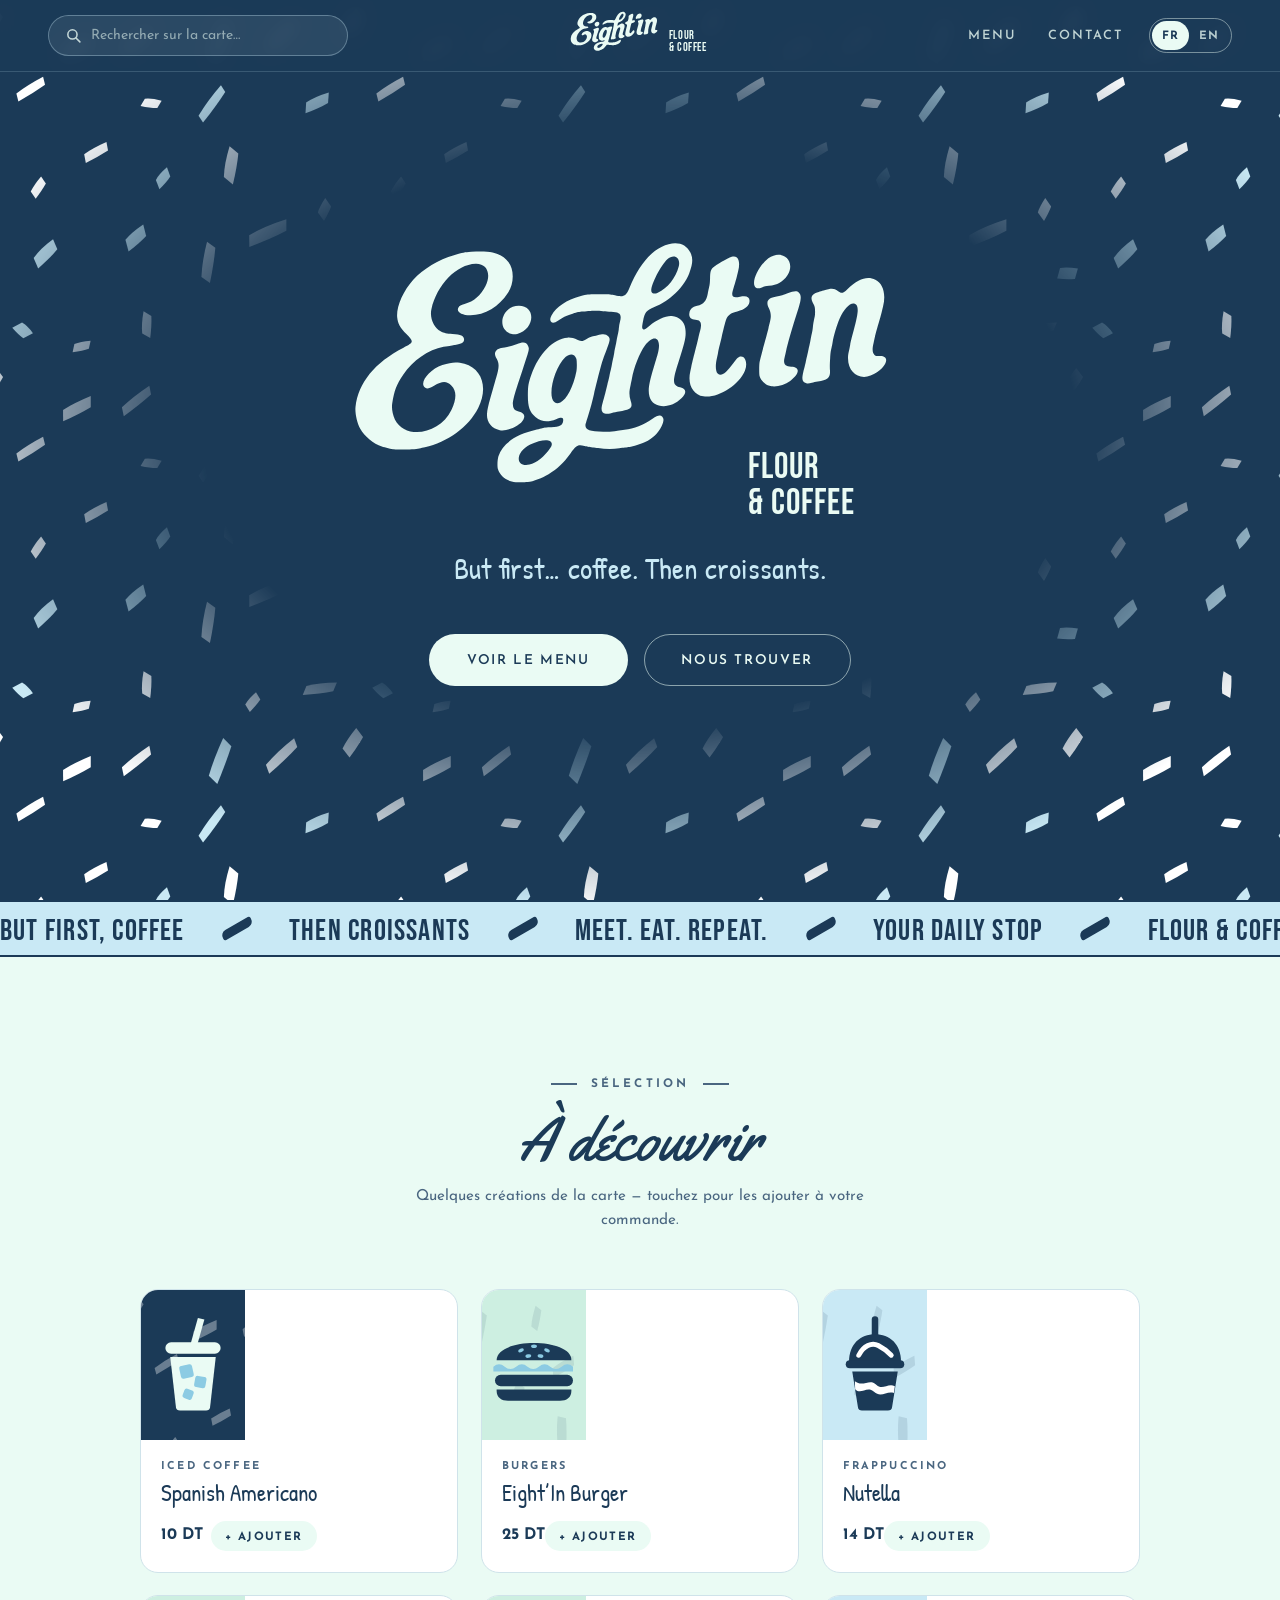
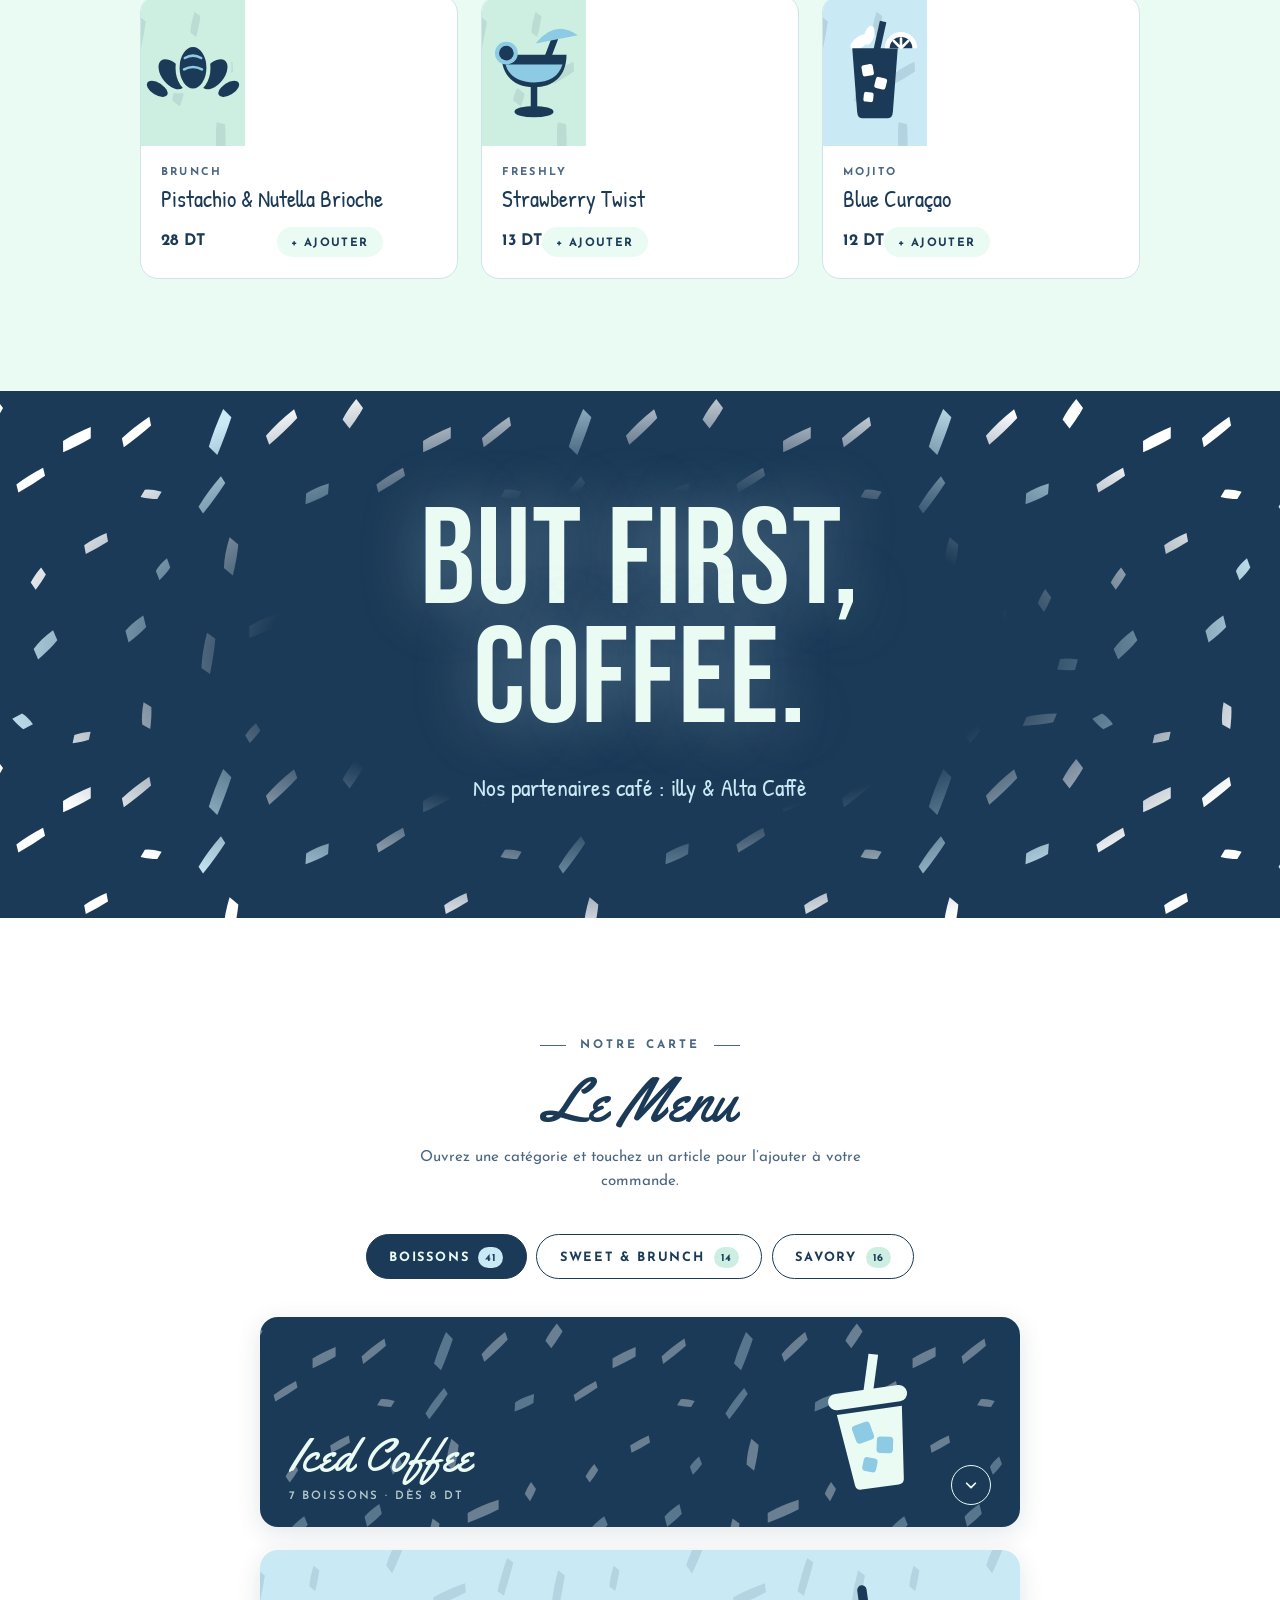
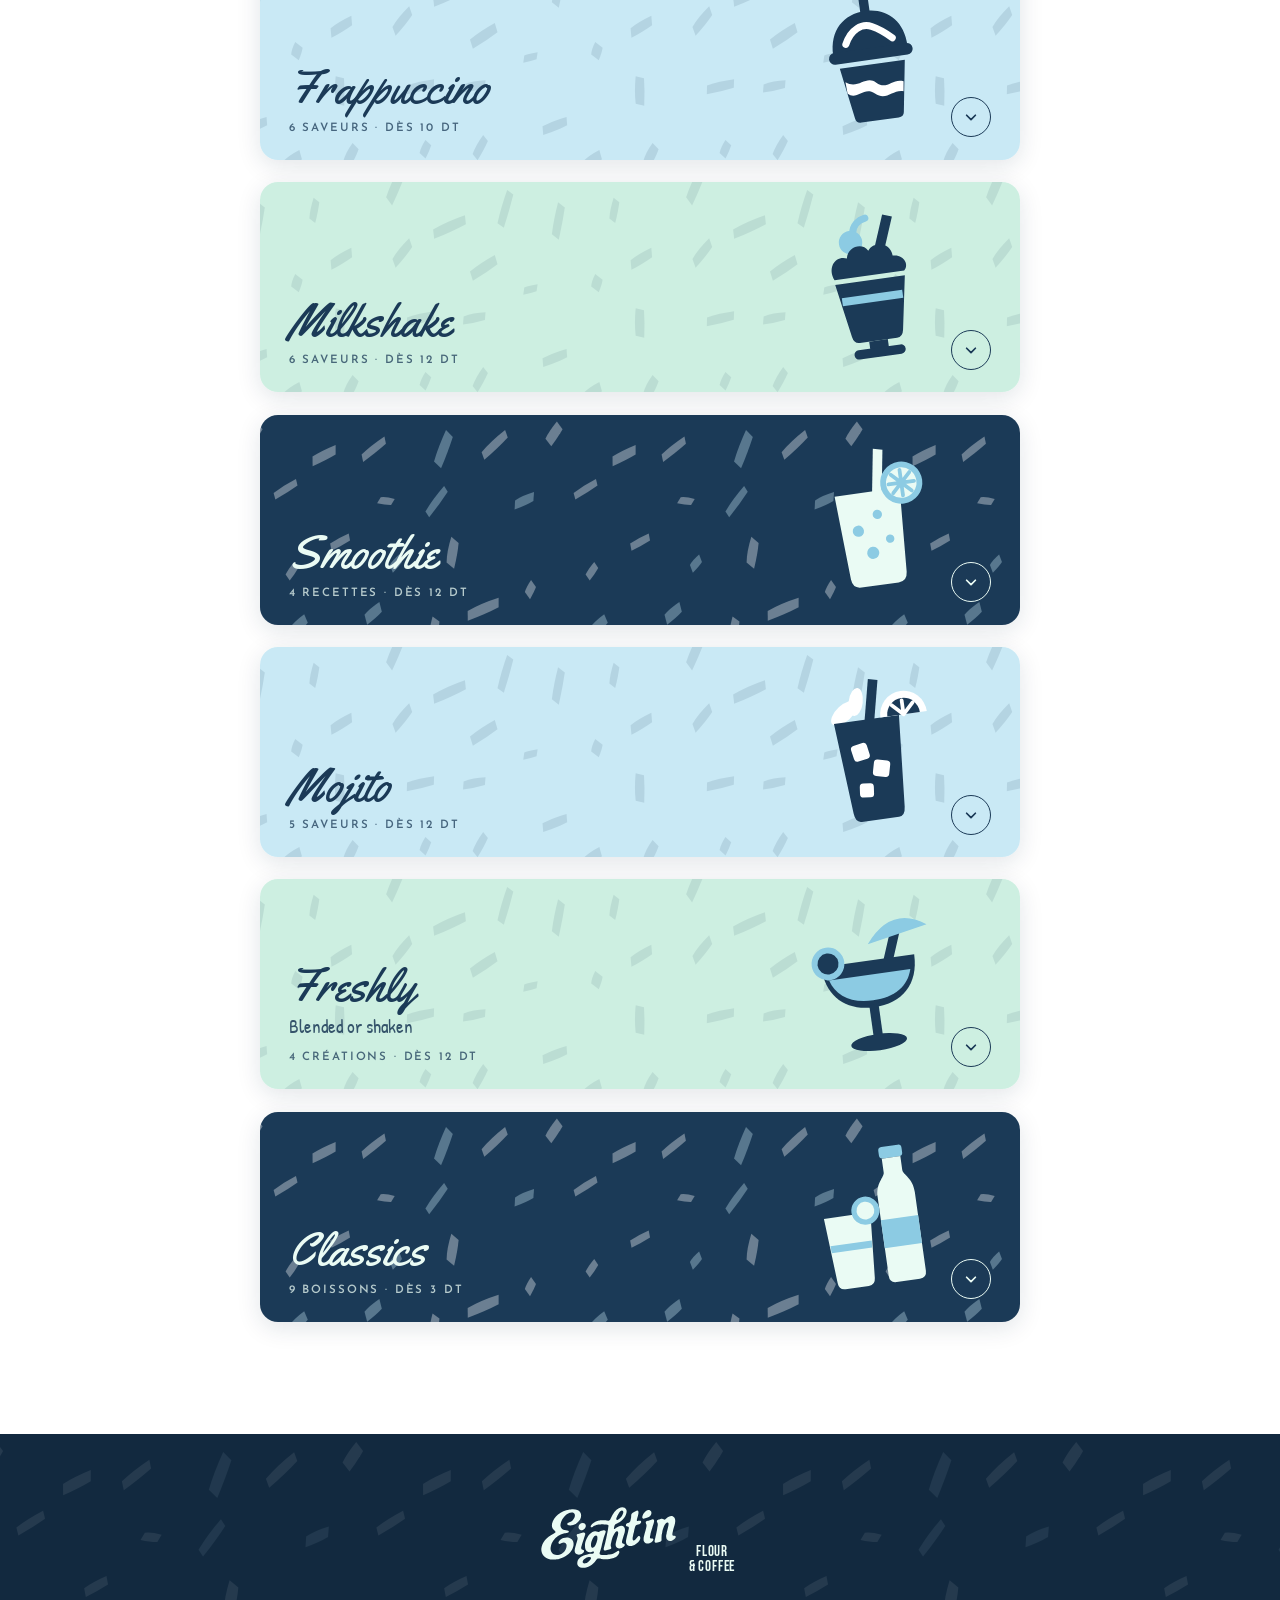
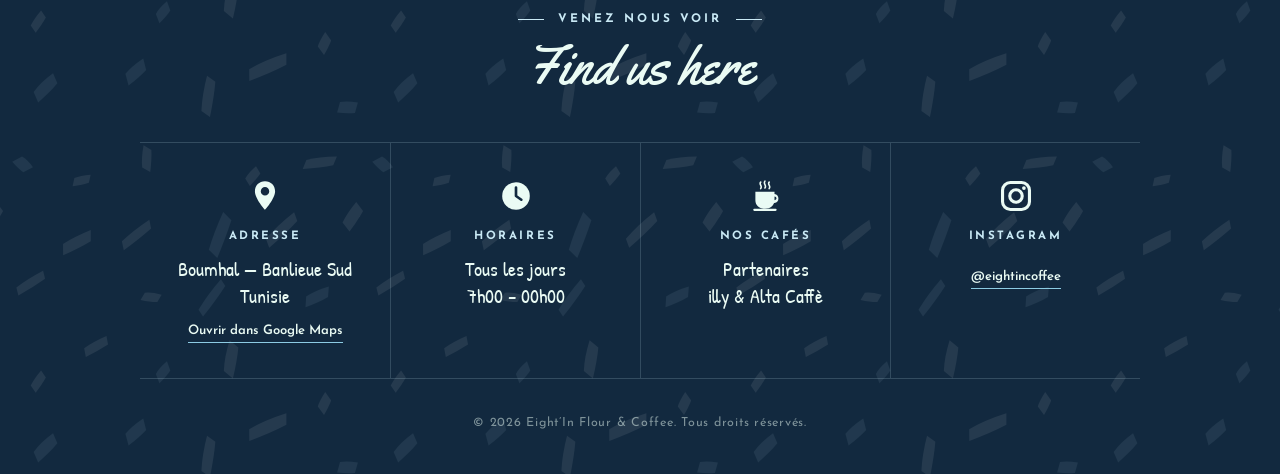
==== commit e53c7aa0: "Add menu search, FR/EN switch and move contact info to the footer - Search bar in the header (magnif" ====
--- a/index.html
+++ b/index.html
@@ -26,46 +26,53 @@
 
   <!-- NAV -->
   <nav class="nav" id="nav">
-    <span class="nav-place">Boumhal · Banlieue Sud</span>
-    <a href="#top" class="nav-logo" aria-label="Eight’In Flour &amp; Coffee — accueil">
+    <form class="nav-search" id="nav-search" role="search" autocomplete="off">
+      <label class="sr-only" for="search-input" data-i18n="searchLabel">Rechercher sur la carte</label>
+      <svg viewBox="0 0 24 24" aria-hidden="true"><circle cx="10.5" cy="10.5" r="6.5" fill="none" stroke="currentColor" stroke-width="2.2"/><path d="M15.5 15.5L21 21" fill="none" stroke="currentColor" stroke-width="2.2" stroke-linecap="round"/></svg>
+      <input type="search" id="search-input" placeholder="Rechercher sur la carte…" data-i18n-placeholder="searchPlaceholder" aria-controls="search-results" aria-expanded="false" enterkeyhint="search" spellcheck="false" />
+    </form>
+    <a href="#top" class="nav-logo" aria-label="Eight’In Flour &amp; Coffee — accueil" data-i18n-aria="navHome">
       <svg class="logo-mark nav-logo-mark" viewBox="71 132 2311.3 1047.3" aria-hidden="true" focusable="false"><use href="#eightin-logo"/></svg>
       <span class="nav-logo-tag" aria-hidden="true">Flour<br />&amp; Coffee</span>
     </a>
-    <ul class="nav-links" id="navLinks">
-      <li><a href="#menu">Menu</a></li>
-      <li><a href="#contact">Contact</a></li>
-    </ul>
-    <button class="hamburger" id="hamburger" type="button" aria-label="Ouvrir le menu" aria-expanded="false" aria-controls="navLinks">
-      <span></span><span></span><span></span>
-    </button>
+    <div class="nav-right">
+      <ul class="nav-links" id="navLinks">
+        <li><a href="#menu">Menu</a></li>
+        <li><a href="#contact">Contact</a></li>
+      </ul>
+      <button class="search-toggle" id="search-toggle" type="button" aria-label="Rechercher" data-i18n-aria="searchToggle" aria-expanded="false" aria-controls="nav-search">
+        <svg viewBox="0 0 24 24" aria-hidden="true"><circle cx="10.5" cy="10.5" r="6.5" fill="none" stroke="currentColor" stroke-width="2.2"/><path d="M15.5 15.5L21 21" fill="none" stroke="currentColor" stroke-width="2.2" stroke-linecap="round"/></svg>
+      </button>
+      <div class="lang-switch" role="group" aria-label="Langue" data-i18n-aria="langGroup">
+        <button type="button" data-lang="fr" aria-pressed="true">FR</button>
+        <button type="button" data-lang="en" aria-pressed="false">EN</button>
+      </div>
+      <button class="hamburger" id="hamburger" type="button" aria-label="Ouvrir le menu" aria-expanded="false" aria-controls="navLinks">
+        <span></span><span></span><span></span>
+      </button>
+    </div>
   </nav>
+
+  <!-- RÉSULTATS DE RECHERCHE -->
+  <div class="search-results" id="search-results" hidden>
+    <p class="search-status" id="search-status" aria-live="polite"></p>
+    <ul class="search-list" id="search-list"></ul>
+  </div>
 
   <main>
     <!-- HERO -->
     <section class="hero" id="top">
       <div class="hero-strokes" aria-hidden="true"></div>
-      <div class="hero-badge">
-        <svg viewBox="0 0 64 64" aria-hidden="true"><path fill="currentColor" d="M32 4C21 4 13 12 13 23c0 14 19 35 19 35s19-21 19-35C51 12 43 4 32 4Zm0 27a8 8 0 1 1 0-16 8 8 0 0 1 0 16Z"/></svg>
-        Boumhal — Banlieue Sud, Tunisie
-      </div>
       <h1 class="lockup">
         <svg class="logo-mark lockup-mark" viewBox="71 132 2311.3 1047.3" aria-hidden="true" focusable="false"><use href="#eightin-logo"/></svg>
         <span class="sr-only">Eight’In</span>
         <span class="lockup-tag">Flour<br />&amp; Coffee</span>
       </h1>
       <p class="hero-tagline">But first… coffee. Then croissants.</p>
-      <p class="hero-desc">
-        Votre nouvelle halte quotidienne à Boumhal : brunch, crêpes, gaufres, burgers,
-        cafés glacés et mojitos. Ouvert tous les jours, de 7h à minuit.
-      </p>
       <div class="hero-btns">
-        <a href="#menu" class="btn btn-primary">Voir le menu</a>
-        <a href="#contact" class="btn btn-outline">Nous trouver</a>
-      </div>
-      <a href="#selection" class="hero-scroll" aria-label="Défiler vers la suite">
-        <span class="scroll-line"></span>
-        <span>Défiler</span>
-      </a>
+        <a href="#menu" class="btn btn-primary" data-i18n="heroMenu">Voir le menu</a>
+        <a href="#contact" class="btn btn-outline" data-i18n="heroFind">Nous trouver</a>
+      </div>
     </section>
 
     <!-- SLOGANS -->
@@ -79,9 +86,9 @@
     <!-- SÉLECTION -->
     <section class="section section-mint" id="selection">
       <header class="section-header reveal">
-        <div class="label">Sélection</div>
-        <h2>À découvrir</h2>
-        <p>Quelques créations de la carte — touchez pour les ajouter à votre commande.</p>
+        <div class="label" data-i18n="selLabel">Sélection</div>
+        <h2 data-i18n="selTitle">À découvrir</h2>
+        <p data-i18n="selText">Quelques créations de la carte — touchez pour les ajouter à votre commande.</p>
       </header>
       <div class="featured-grid" id="featured-grid"></div>
     </section>
@@ -90,78 +97,71 @@
     <section class="statement" aria-label="But first, coffee">
       <div class="statement-strokes" aria-hidden="true"></div>
       <p class="statement-big reveal">But first,<br />coffee.</p>
-      <p class="statement-hand reveal">Nos partenaires café : illy &amp; Alta Caffè</p>
+      <p class="statement-hand reveal" data-i18n="partners">Nos partenaires café : illy &amp; Alta Caffè</p>
     </section>
 
     <!-- MENU -->
     <section class="section" id="menu">
       <header class="section-header reveal">
-        <div class="label">Notre carte</div>
-        <h2>Le Menu</h2>
-        <p>Ouvrez une catégorie et touchez un article pour l’ajouter à votre commande.</p>
+        <div class="label" data-i18n="menuLabel">Notre carte</div>
+        <h2 data-i18n="menuTitle">Le Menu</h2>
+        <p data-i18n="menuText">Ouvrez une catégorie et touchez un article pour l’ajouter à votre commande.</p>
       </header>
-      <div class="menu-tabs" id="menu-tabs" role="tablist" aria-label="Rubriques du menu"></div>
+      <div class="menu-tabs" id="menu-tabs" role="tablist" aria-label="Rubriques du menu" data-i18n-aria="menuTabs"></div>
       <div class="menu-grid" id="menu-grid" role="tabpanel"></div>
     </section>
-
-    <!-- CONTACT -->
-    <section class="section section-sky" id="contact">
-      <header class="section-header reveal">
-        <div class="label">Venez nous voir</div>
+  </main>
+
+  <!-- FOOTER : infos pratiques -->
+  <footer class="footer" id="contact">
+    <div class="footer-strokes" aria-hidden="true"></div>
+    <div class="footer-head">
+      <a href="#top" class="footer-logo" aria-label="Retour en haut" data-i18n-aria="footTop">
+        <svg class="logo-mark footer-logo-mark" viewBox="71 132 2311.3 1047.3" aria-hidden="true" focusable="false"><use href="#eightin-logo"/></svg>
+        <span class="footer-logo-tag" aria-hidden="true">Flour<br />&amp; Coffee</span>
+      </a>
+      <div class="footer-title">
+        <div class="label" data-i18n="footVisit">Venez nous voir</div>
         <h2>Find us here</h2>
-      </header>
-      <div class="contact-cards">
-        <div class="contact-card reveal">
-          <svg class="contact-icon" viewBox="0 0 64 64" aria-hidden="true"><path fill="currentColor" d="M32 4C21 4 13 12 13 23c0 14 19 35 19 35s19-21 19-35C51 12 43 4 32 4Zm0 27a8 8 0 1 1 0-16 8 8 0 0 1 0 16Z"/></svg>
-          <h3>Adresse</h3>
-          <p>Boumhal — Banlieue Sud<br />Tunisie</p>
-          <a class="contact-link" id="maps-link" href="https://maps.app.goo.gl/udovAyAhgXNVn44n8" target="_blank" rel="noopener">Ouvrir dans Google Maps</a>
-        </div>
-        <div class="contact-card reveal">
-          <svg class="contact-icon" viewBox="0 0 64 64" aria-hidden="true"><circle cx="32" cy="32" r="26" fill="currentColor"/><path d="M32 16v16l10 7" fill="none" stroke="#EAFBF4" stroke-width="5" stroke-linecap="round" stroke-linejoin="round"/></svg>
-          <h3>Horaires</h3>
-          <p>Tous les jours<br />7h00 – 00h00</p>
-        </div>
-        <div class="contact-card reveal">
-          <svg class="contact-icon" viewBox="0 0 64 64" aria-hidden="true"><path fill="currentColor" d="M12 24h36v16c0 10-8 16-18 16S12 50 12 40Zm36 4c10 0 10 18-1 17l.5-5c5.5 0 5.5-7 .5-7Z"/><rect x="8" y="56" width="44" height="4" rx="2" fill="currentColor"/><path d="M22 6c-4 4 4 7 0 12M30 4c-4 5 4 8 0 13M38 6c-4 4 4 7 0 12" fill="none" stroke="currentColor" stroke-width="3" stroke-linecap="round"/></svg>
-          <h3>Nos cafés</h3>
-          <p>Partenaires<br />illy &amp; Alta Caffè</p>
-        </div>
-        <div class="contact-card reveal">
-          <svg class="contact-icon" viewBox="0 0 24 24" aria-hidden="true"><rect x="2.5" y="2.5" width="19" height="19" rx="5.5" fill="none" stroke="currentColor" stroke-width="2.2"/><circle cx="12" cy="12" r="4.4" fill="none" stroke="currentColor" stroke-width="2.2"/><circle cx="17.6" cy="6.4" r="1.3" fill="currentColor"/></svg>
-          <h3>Instagram</h3>
-          <a class="contact-link" href="https://www.instagram.com/eightincoffee/" target="_blank" rel="noopener">@eightincoffee</a>
-        </div>
-      </div>
-    </section>
-  </main>
-
-  <!-- FOOTER -->
-  <footer class="footer">
-    <div class="footer-strokes" aria-hidden="true"></div>
-    <a href="#top" class="footer-logo" aria-label="Retour en haut">
-      <svg class="logo-mark footer-logo-mark" viewBox="71 132 2311.3 1047.3" aria-hidden="true" focusable="false"><use href="#eightin-logo"/></svg>
-      <span class="footer-logo-tag" aria-hidden="true">Flour<br />&amp; Coffee</span>
-    </a>
-    <p>Boumhal — Banlieue Sud, Tunisie · Tous les jours, 7h – minuit</p>
-    <a class="footer-insta" href="https://www.instagram.com/eightincoffee/" target="_blank" rel="noopener">
-      <svg viewBox="0 0 24 24" aria-hidden="true"><rect x="2.5" y="2.5" width="19" height="19" rx="5.5" fill="none" stroke="currentColor" stroke-width="2"/><circle cx="12" cy="12" r="4.4" fill="none" stroke="currentColor" stroke-width="2"/><circle cx="17.6" cy="6.4" r="1.2" fill="currentColor"/></svg>
-      @eightincoffee
-    </a>
-    <p class="footer-copy">© <span id="year">2026</span> Eight’In Flour &amp; Coffee. Tous droits réservés.</p>
+      </div>
+    </div>
+    <div class="footer-cols">
+      <div class="footer-col">
+        <svg class="footer-icon" viewBox="0 0 64 64" aria-hidden="true"><path fill="currentColor" d="M32 4C21 4 13 12 13 23c0 14 19 35 19 35s19-21 19-35C51 12 43 4 32 4Zm0 27a8 8 0 1 1 0-16 8 8 0 0 1 0 16Z"/></svg>
+        <h3 data-i18n="footAddr">Adresse</h3>
+        <p><span data-i18n="footAddr1">Boumhal — Banlieue Sud</span><br /><span data-i18n="footAddr2">Tunisie</span></p>
+        <a class="footer-link" id="maps-link" href="https://maps.app.goo.gl/udovAyAhgXNVn44n8" target="_blank" rel="noopener" data-i18n="footMaps">Ouvrir dans Google Maps</a>
+      </div>
+      <div class="footer-col">
+        <svg class="footer-icon" viewBox="0 0 64 64" aria-hidden="true"><circle cx="32" cy="32" r="26" fill="currentColor"/><path d="M32 16v16l10 7" fill="none" stroke="#12293F" stroke-width="5" stroke-linecap="round" stroke-linejoin="round"/></svg>
+        <h3 data-i18n="footHours">Horaires</h3>
+        <p><span data-i18n="footHours1">Tous les jours</span><br /><span data-i18n="footHours2">7h00 – 00h00</span></p>
+      </div>
+      <div class="footer-col">
+        <svg class="footer-icon" viewBox="0 0 64 64" aria-hidden="true"><path fill="currentColor" d="M12 24h36v16c0 10-8 16-18 16S12 50 12 40Zm36 4c10 0 10 18-1 17l.5-5c5.5 0 5.5-7 .5-7Z"/><rect x="8" y="56" width="44" height="4" rx="2" fill="currentColor"/><path d="M22 6c-4 4 4 7 0 12M30 4c-4 5 4 8 0 13M38 6c-4 4 4 7 0 12" fill="none" stroke="currentColor" stroke-width="3" stroke-linecap="round"/></svg>
+        <h3 data-i18n="footCoffee">Nos cafés</h3>
+        <p><span data-i18n="footCoffee1">Partenaires</span><br />illy &amp; Alta Caffè</p>
+      </div>
+      <div class="footer-col">
+        <svg class="footer-icon" viewBox="0 0 24 24" aria-hidden="true"><rect x="2.5" y="2.5" width="19" height="19" rx="5.5" fill="none" stroke="currentColor" stroke-width="2.2"/><circle cx="12" cy="12" r="4.4" fill="none" stroke="currentColor" stroke-width="2.2"/><circle cx="17.6" cy="6.4" r="1.3" fill="currentColor"/></svg>
+        <h3>Instagram</h3>
+        <a class="footer-link" href="https://www.instagram.com/eightincoffee/" target="_blank" rel="noopener">@eightincoffee</a>
+      </div>
+    </div>
+    <p class="footer-copy">© <span id="year">2026</span> Eight’In Flour &amp; Coffee. <span data-i18n="footRights">Tous droits réservés.</span></p>
   </footer>
 
   <!-- COMMANDE : bulle + panneau -->
   <button class="cart-bubble" id="cart-bubble" type="button" aria-controls="cart-panel" aria-expanded="false" hidden>
     <svg viewBox="0 0 64 64" aria-hidden="true"><path fill="currentColor" d="M14 22h36l-3 36q-.2 2-3 2H20q-2.8 0-3-2Z"/><path d="M24 26v-8c0-8 16-8 16 0v8" fill="none" stroke="currentColor" stroke-width="4" stroke-linecap="round"/></svg>
-    <span class="sr-only">Ma commande :</span>
+    <span class="sr-only" data-i18n="cartBubble">Ma commande :</span>
     <span class="cart-count" id="cart-count" aria-live="polite">0</span>
   </button>
 
-  <aside class="cart-panel" id="cart-panel" aria-label="Ma commande" hidden>
+  <aside class="cart-panel" id="cart-panel" aria-label="Ma commande" data-i18n-aria="cartTitle" hidden>
     <div class="cart-header">
-      <h3>Ma commande</h3>
-      <button class="icon-btn" id="cart-close" type="button" aria-label="Fermer">✕</button>
+      <h3 data-i18n="cartTitle">Ma commande</h3>
+      <button class="icon-btn" id="cart-close" type="button" aria-label="Fermer" data-i18n-aria="close">✕</button>
     </div>
     <div class="cart-list" id="cart-list"></div>
     <div class="cart-footer">
@@ -169,8 +169,8 @@
       <span class="cart-total" id="cart-total">0 DT</span>
     </div>
     <div class="cart-actions">
-      <button class="btn btn-navy" id="cart-checkout" type="button">Commander à la caisse</button>
-      <button class="link-btn" id="cart-clear" type="button">Vider la commande</button>
+      <button class="btn btn-navy" id="cart-checkout" type="button" data-i18n="cartCheckout">Commander à la caisse</button>
+      <button class="link-btn" id="cart-clear" type="button" data-i18n="cartClear">Vider la commande</button>
     </div>
   </aside>
 
@@ -179,7 +179,7 @@
     <div class="ticket-paper">
       <div class="ticket-head">
         <svg class="logo-mark ticket-logo" viewBox="71 132 2311.3 1047.3" aria-hidden="true" focusable="false"><use href="#eightin-logo"/></svg>
-        <p class="ticket-sign" id="ticket-title"><span aria-hidden="true">↓</span> Commande à la caisse <span aria-hidden="true">↓</span></p>
+        <p class="ticket-sign" id="ticket-title"><span aria-hidden="true">↓</span> <span data-i18n="ticketSign">Commande à la caisse</span> <span aria-hidden="true">↓</span></p>
         <p class="ticket-time" id="ticket-time"></p>
       </div>
       <ul class="ticket-list" id="ticket-list"></ul>
@@ -187,15 +187,16 @@
         <span>Total</span>
         <span id="ticket-total"></span>
       </div>
-      <p class="ticket-note">Présentez cet écran à la caisse — le paiement se fait au comptoir.</p>
+      <p class="ticket-note" data-i18n="ticketNote">Présentez cet écran à la caisse — le paiement se fait au comptoir.</p>
       <div class="ticket-actions">
-        <button class="btn btn-navy" id="ticket-close" type="button">Fermer</button>
-        <button class="link-btn" id="ticket-new" type="button">Nouvelle commande</button>
+        <button class="btn btn-navy" id="ticket-close" type="button" data-i18n="ticketClose">Fermer</button>
+        <button class="link-btn" id="ticket-new" type="button" data-i18n="ticketNew">Nouvelle commande</button>
       </div>
     </div>
   </dialog>
 
   <script src="assets/js/menu-data.js" defer></script>
+  <script src="assets/js/icons.js" defer></script>
   <script src="assets/js/main.js" defer></script>
 </body>
 </html>
--- a/assets/css/style.css
+++ b/assets/css/style.css
@@ -85,12 +85,74 @@
 }
 .nav.scrolled { box-shadow: 0 2px 20px rgba(0, 0, 0, 0.3); }
 
-.nav-place {
-  grid-column: 1;
-  font-size: 0.72rem; font-weight: 600;
-  letter-spacing: 0.22em; text-transform: uppercase;
-  color: rgba(234, 251, 244, 0.6);
-}
+/* Recherche (colonne gauche de la nav) */
+.nav-search {
+  grid-column: 1; justify-self: start;
+  display: flex; align-items: center; gap: 0.55rem;
+  width: min(300px, 100%);
+  padding: 0.5rem 1rem 0.45rem;
+  border: 1px solid rgba(201, 233, 245, 0.35);
+  border-radius: 999px;
+  background: rgba(234, 251, 244, 0.08);
+  color: var(--mint);
+  transition: border-color 0.2s, background 0.2s;
+}
+.nav-search:focus-within { border-color: var(--mint); background: rgba(234, 251, 244, 0.14); }
+.nav-search svg { width: 17px; height: 17px; flex: none; opacity: 0.8; }
+.nav-search input {
+  flex: 1; min-width: 0;
+  background: none; border: 0; outline: none;
+  color: var(--mint);
+  font: inherit; font-size: 0.88rem;
+  padding-top: 0.1rem;
+}
+.nav-search input::placeholder { color: rgba(234, 251, 244, 0.55); }
+.nav-search input::-webkit-search-cancel-button { filter: invert(1); opacity: 0.6; }
+
+.search-results {
+  position: fixed; z-index: 150;
+  top: calc(var(--nav-h) + 0.6rem); left: 3rem;
+  width: min(460px, calc(100vw - 2rem));
+  max-height: min(65vh, 540px);
+  overflow-y: auto;
+  padding: 0.8rem;
+  background: var(--white);
+  border: 1px solid var(--line);
+  border-radius: 20px;
+  box-shadow: 0 18px 50px rgba(18, 41, 63, 0.28);
+  animation: panelIn 0.2s var(--ease);
+}
+.search-results[hidden] { display: none; }
+.search-status {
+  font-size: 0.7rem; font-weight: 700; letter-spacing: 0.12em; text-transform: uppercase;
+  color: var(--ink-soft);
+  padding: 0.3rem 0.6rem 0.7rem;
+}
+.search-list { list-style: none; }
+
+.nav-right { grid-column: 3; justify-self: end; display: flex; align-items: center; gap: 1.6rem; }
+.search-toggle {
+  display: none;
+  background: none; border: 0; padding: 8px; cursor: pointer;
+  color: var(--mint);
+}
+.search-toggle svg { width: 22px; height: 22px; }
+
+.lang-switch {
+  display: inline-flex; padding: 2px;
+  border: 1px solid rgba(234, 251, 244, 0.45);
+  border-radius: 999px;
+}
+.lang-switch button {
+  background: none; border: 0; cursor: pointer;
+  color: rgba(234, 251, 244, 0.75);
+  font-size: 0.72rem; font-weight: 700; letter-spacing: 0.1em;
+  padding: 0.42rem 0.62rem 0.3rem;
+  border-radius: 999px;
+  transition: background 0.2s, color 0.2s;
+}
+.lang-switch button:hover { color: var(--white); }
+.lang-switch button[aria-pressed="true"] { background: var(--mint); color: var(--navy); }
 
 .nav-logo, .footer-logo {
   grid-column: 2;
@@ -113,7 +175,7 @@
   align-self: flex-end; padding-bottom: 0.1rem;
 }
 
-.nav-links { grid-column: 3; justify-self: end; display: flex; gap: 2rem; list-style: none; }
+.nav-links { display: flex; gap: 2rem; list-style: none; }
 .nav-links a {
   font-size: 0.8rem; font-weight: 600;
   letter-spacing: 0.16em; text-transform: uppercase;
@@ -124,7 +186,7 @@
 .nav-links a:hover { color: var(--white); }
 
 .hamburger {
-  display: none; grid-column: 3; justify-self: end;
+  display: none;
   flex-direction: column; gap: 5px;
   background: none; border: 0; padding: 10px; cursor: pointer;
 }
@@ -141,7 +203,7 @@
   min-height: 100vh;
   display: flex; flex-direction: column; align-items: center; justify-content: center;
   text-align: center;
-  padding: calc(var(--nav-h) + 4rem) 1.5rem 6rem;
+  padding: calc(var(--nav-h) + 3rem) 1.5rem 4rem;
   background: var(--navy);
   color: var(--mint);
 }
@@ -149,20 +211,7 @@
   -webkit-mask-image: radial-gradient(ellipse 62% 58% at 50% 48%, transparent 55%, #000 92%);
   mask-image: radial-gradient(ellipse 62% 58% at 50% 48%, transparent 55%, #000 92%);
 }
-.hero > :not(.hero-strokes):not(.hero-scroll) { position: relative; }
-
-.hero-badge {
-  display: inline-flex; align-items: center; gap: 0.5rem;
-  border: 1px solid rgba(201, 233, 245, 0.5);
-  color: var(--sky);
-  font-size: 0.72rem; font-weight: 600;
-  letter-spacing: 0.2em; text-transform: uppercase;
-  padding: 0.55rem 1.4rem 0.4rem;
-  border-radius: 999px;
-  margin-bottom: 2.2rem;
-  background: rgba(18, 41, 63, 0.55);
-}
-.hero-badge svg { width: 14px; height: 14px; margin-top: -0.15rem; }
+.hero > :not(.hero-strokes) { position: relative; }
 
 /* Disposition du logo Instagram : "FLOUR / & COFFEE" empilé sous "in" */
 .lockup {
@@ -186,12 +235,6 @@
   font-family: var(--font-hand);
   font-size: clamp(1.4rem, 3.4vw, 1.9rem);
   color: var(--sky);
-  margin-bottom: 1.4rem;
-}
-.hero-desc {
-  max-width: 500px;
-  font-size: 0.98rem; line-height: 1.8;
-  color: rgba(234, 251, 244, 0.75);
   margin-bottom: 2.6rem;
 }
 
@@ -215,20 +258,6 @@
 .btn-navy:hover { background: var(--navy-deep); }
 .hero-btns { display: flex; gap: 1rem; flex-wrap: wrap; justify-content: center; }
 
-.hero-scroll {
-  position: absolute; bottom: 2rem; left: 50%; transform: translateX(-50%);
-  display: flex; flex-direction: column; align-items: center; gap: 6px;
-  color: rgba(234, 251, 244, 0.45);
-  font-size: 0.68rem; letter-spacing: 0.2em; text-transform: uppercase;
-  text-decoration: none;
-}
-.scroll-line {
-  width: 1px; height: 40px;
-  background: linear-gradient(to bottom, var(--sky), transparent);
-  animation: scrollDown 1.8s ease-in-out infinite;
-}
-@keyframes scrollDown { 0%, 100% { opacity: 0.4; transform: scaleY(0.6); } 50% { opacity: 1; transform: scaleY(1); } }
-
 /* ==========================================================================
    MARQUEE (slogans Instagram)
    ========================================================================== */
@@ -263,7 +292,6 @@
    ========================================================================== */
 .section { padding: 7rem 3rem; }
 .section-mint { background: var(--mint); }
-.section-sky { background: var(--sky-soft); }
 
 .section-header { text-align: center; margin-bottom: 3.5rem; }
 .label {
@@ -504,70 +532,55 @@
 }
 .item:hover .item-plus { transform: rotate(90deg); }
 .item.added { background: var(--sky); border-color: var(--navy); }
+.result .item-name { font-size: 1.15rem; }
 
 .dropdown-info { font-family: var(--font-hand); font-size: 1.3rem; line-height: 1.5; color: var(--ink-soft); }
 .dropdown-info a { display: inline-block; margin-top: 0.8rem; font-family: var(--font-body); font-size: 0.8rem; font-weight: 700; letter-spacing: 0.14em; text-transform: uppercase; color: var(--navy); }
 .dropdown-note { font-size: 0.8rem; color: var(--ink-soft); margin-top: 0.9rem; text-align: center; }
 
 /* ==========================================================================
-   CONTACT
-   ========================================================================== */
-.contact-cards {
+   FOOTER (infos pratiques)
+   ========================================================================== */
+.footer {
+  position: relative; overflow: hidden;
+  background: var(--navy-deep); color: var(--mint);
+  padding: 5rem 1.5rem 2.5rem;
+}
+.footer-strokes { opacity: 0.08; }
+.footer > *:not(.footer-strokes) { position: relative; }
+.footer-head { display: flex; flex-direction: column; align-items: center; gap: 1.8rem; text-align: center; margin-bottom: 3rem; }
+.footer-logo-mark { height: 62px; }
+.footer-logo-tag { font-size: 0.95rem; }
+.footer-title .label { color: var(--sky); margin-bottom: 0.5rem; }
+.footer-title h2 {
+  font-family: var(--font-script); font-weight: 400;
+  font-size: clamp(2.6rem, 6vw, 3.4rem); line-height: 1.05;
+}
+.footer-cols {
   display: grid; grid-template-columns: repeat(4, 1fr);
-  gap: 1.4rem;
   max-width: 1000px; margin: 0 auto;
-}
-.contact-card {
-  background: var(--white);
-  border: 1px solid var(--line);
-  border-radius: var(--radius);
-  padding: 2.2rem 1.4rem;
+  border-block: 1px solid rgba(201, 233, 245, 0.18);
+}
+.footer-col {
+  display: flex; flex-direction: column; align-items: center;
   text-align: center;
-  display: flex; flex-direction: column; align-items: center;
-}
-.contact-icon { width: 38px; height: 38px; color: var(--navy); margin-bottom: 1rem; }
-.contact-card h3 { font-size: 0.74rem; font-weight: 700; letter-spacing: 0.22em; text-transform: uppercase; color: var(--ink-soft); margin-bottom: 0.6rem; }
-.contact-card p { font-family: var(--font-hand); font-size: 1.3rem; line-height: 1.35; }
-.contact-link {
+  padding: 2.2rem 1rem;
+}
+.footer-col + .footer-col { border-left: 1px solid rgba(201, 233, 245, 0.18); }
+.footer-icon { width: 34px; height: 34px; color: var(--mint); margin-bottom: 0.9rem; }
+.footer-col h3 { font-size: 0.72rem; font-weight: 700; letter-spacing: 0.22em; text-transform: uppercase; color: var(--sky); margin-bottom: 0.6rem; }
+.footer-col p { font-family: var(--font-hand); font-size: 1.25rem; line-height: 1.35; }
+.footer-link {
   display: inline-block; margin-top: 0.7rem;
   font-size: 0.82rem; font-weight: 600;
-  color: var(--navy);
-  text-decoration: none;
+  color: var(--mint); text-decoration: none;
   border-bottom: 1.5px solid var(--sky-deep);
   padding-bottom: 1px;
   word-break: break-word;
   transition: border-color 0.2s;
 }
-.contact-link:hover { border-color: var(--navy); }
-
-/* ==========================================================================
-   FOOTER
-   ========================================================================== */
-.footer {
-  position: relative; overflow: hidden;
-  background: var(--navy-deep); color: rgba(234, 251, 244, 0.6);
-  text-align: center;
-  padding: 3.5rem 1.5rem 2.5rem;
-}
-.footer-strokes { opacity: 0.08; }
-.footer > *:not(.footer-strokes) { position: relative; }
-.footer-logo { margin-bottom: 0.8rem; }
-.footer-logo-mark { height: 62px; }
-.footer-logo-tag { font-size: 0.95rem; }
-.footer p { font-size: 0.8rem; letter-spacing: 0.06em; }
-.footer-insta {
-  display: inline-flex; align-items: center; gap: 0.5rem;
-  margin-top: 1.2rem;
-  color: rgba(234, 251, 244, 0.85);
-  text-decoration: none;
-  font-size: 0.82rem; font-weight: 600;
-  border: 1px solid rgba(234, 251, 244, 0.25);
-  padding: 0.5rem 1.1rem 0.35rem; border-radius: 999px;
-  transition: border-color 0.2s, background 0.2s;
-}
-.footer-insta svg { width: 16px; height: 16px; margin-top: -0.15rem; }
-.footer-insta:hover { border-color: rgba(234, 251, 244, 0.6); background: rgba(234, 251, 244, 0.06); }
-.footer-copy { margin-top: 1.4rem; opacity: 0.7; }
+.footer-link:hover { border-color: var(--mint); }
+.footer-copy { margin-top: 2.2rem; text-align: center; font-size: 0.78rem; letter-spacing: 0.06em; color: rgba(234, 251, 244, 0.5); }
 
 /* ==========================================================================
    COMMANDE
@@ -717,7 +730,14 @@
    ========================================================================== */
 @media (max-width: 960px) {
   .featured-grid { grid-template-columns: repeat(2, 1fr); }
-  .contact-cards { grid-template-columns: repeat(2, 1fr); }
+  .nav { padding: 0 1.5rem; }
+  .nav-search { width: min(220px, 100%); }
+  .nav-right { gap: 1rem; }
+  .nav-links { gap: 1.2rem; }
+  .search-results { left: 1.5rem; }
+  .footer-cols { grid-template-columns: repeat(2, 1fr); }
+  .footer-col:nth-child(3) { border-left: 0; }
+  .footer-col:nth-child(n+3) { border-top: 1px solid rgba(201, 233, 245, 0.18); }
 }
 
 @media (max-width: 768px) {
@@ -726,8 +746,20 @@
     padding: env(safe-area-inset-top, 0px) 1rem 0;
     height: calc(var(--nav-h) + env(safe-area-inset-top, 0px));
   }
-  .nav-place { display: none; }
   .nav-logo { grid-column: 1; justify-self: start; }
+  .nav-right { gap: 0.4rem; }
+  .search-toggle { display: grid; place-items: center; }
+  .nav-search { display: none; }
+  .nav.search-open .nav-search {
+    display: flex;
+    position: fixed; left: 1rem; right: 1rem;
+    top: calc(var(--nav-h) + env(safe-area-inset-top, 0px) + 0.6rem);
+    width: auto;
+    background: var(--navy-soft);
+    box-shadow: 0 12px 30px rgba(0, 0, 0, 0.3);
+  }
+  .nav.search-open .nav-search input { font-size: 1rem; }
+  .search-results { left: 1rem; right: 1rem; width: auto; top: calc(var(--nav-h) + env(safe-area-inset-top, 0px) + 4.2rem); max-height: 60vh; }
   .nav-logo-mark { height: 36px; }
   .hamburger { display: flex; }
   .nav-links { display: none; }
@@ -743,7 +775,7 @@
   }
   .nav-links.open a { font-size: 0.95rem; }
 
-  .hero { min-height: 100dvh; padding: calc(var(--nav-h) + 3rem) 1rem 5.5rem; }
+  .hero { min-height: 100dvh; padding: calc(var(--nav-h) + 2rem) 1rem 3.5rem; }
   .hero-strokes {
     -webkit-mask-image: radial-gradient(ellipse 95% 46% at 50% 50%, transparent 62%, #000 96%);
     mask-image: radial-gradient(ellipse 95% 46% at 50% 50%, transparent 62%, #000 96%);
@@ -752,8 +784,6 @@
     -webkit-mask-image: radial-gradient(ellipse 95% 60% at 50% 50%, transparent 58%, #000 96%);
     mask-image: radial-gradient(ellipse 95% 60% at 50% 50%, transparent 58%, #000 96%);
   }
-  .hero-badge { font-size: 0.62rem; letter-spacing: 0.14em; padding: 0.5rem 1rem 0.35rem; margin-bottom: 1.8rem; }
-  .hero-desc { font-size: 0.92rem; }
   .hero-btns { flex-direction: column; align-items: stretch; width: 100%; max-width: 300px; gap: 0.75rem; }
 
   .marquee span { font-size: 1.5rem; }
@@ -769,7 +799,9 @@
 
 
   .statement { padding: 5rem 1rem; }
-  .contact-card { padding: 1.6rem 1.2rem; }
+  .footer { padding: 4rem 1rem 2rem; }
+  .footer-col { padding: 1.6rem 0.6rem; }
+  .footer-col p { font-size: 1.12rem; }
 
   .menu-tabs { gap: 0.4rem; margin-top: -0.5rem; }
   .menu-tab { flex: 1; padding: 0.7rem 0.4rem 0.55rem; font-size: 0.68rem; letter-spacing: 0.06em; line-height: 1.2; text-align: center; }
@@ -790,7 +822,6 @@
 
 @media (max-width: 480px) {
   .featured-grid { grid-template-columns: 1fr 1fr; }
-  .contact-cards { grid-template-columns: 1fr; }
 }
 
 @media (prefers-reduced-motion: reduce) {
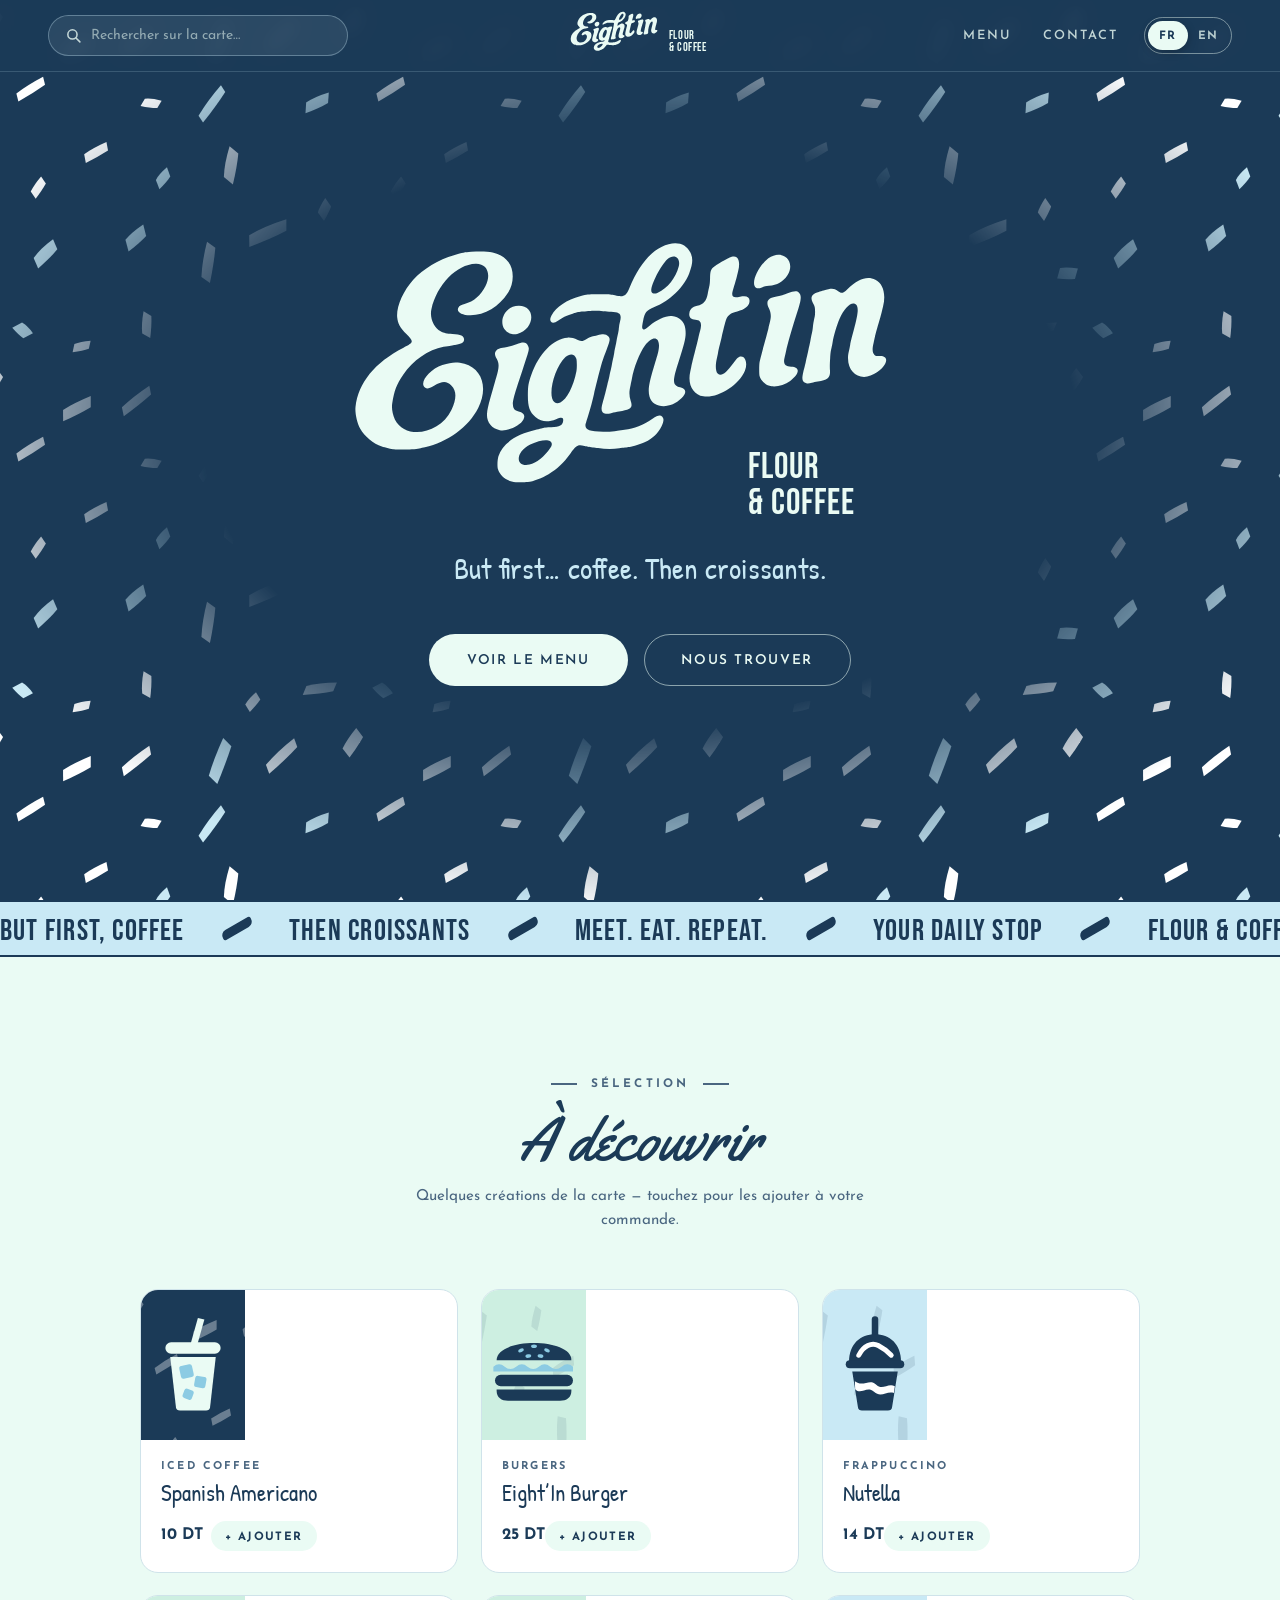
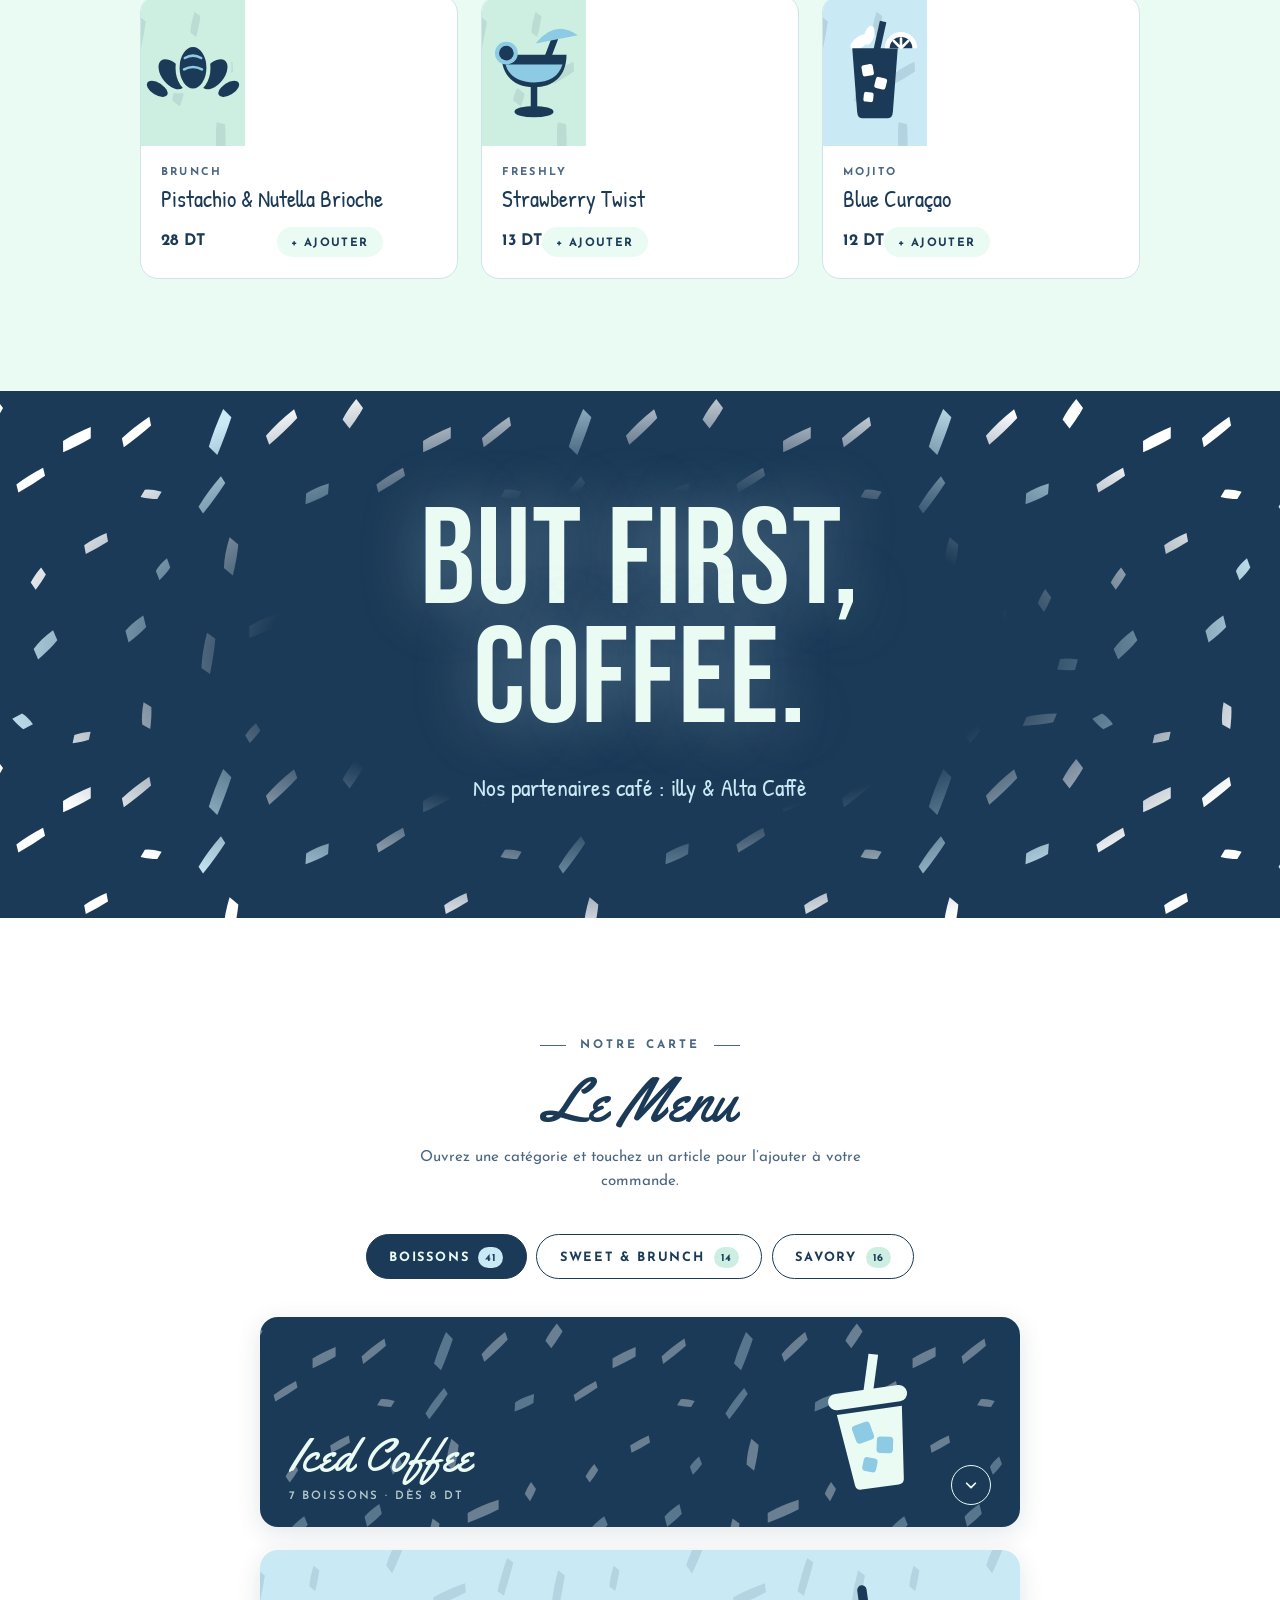
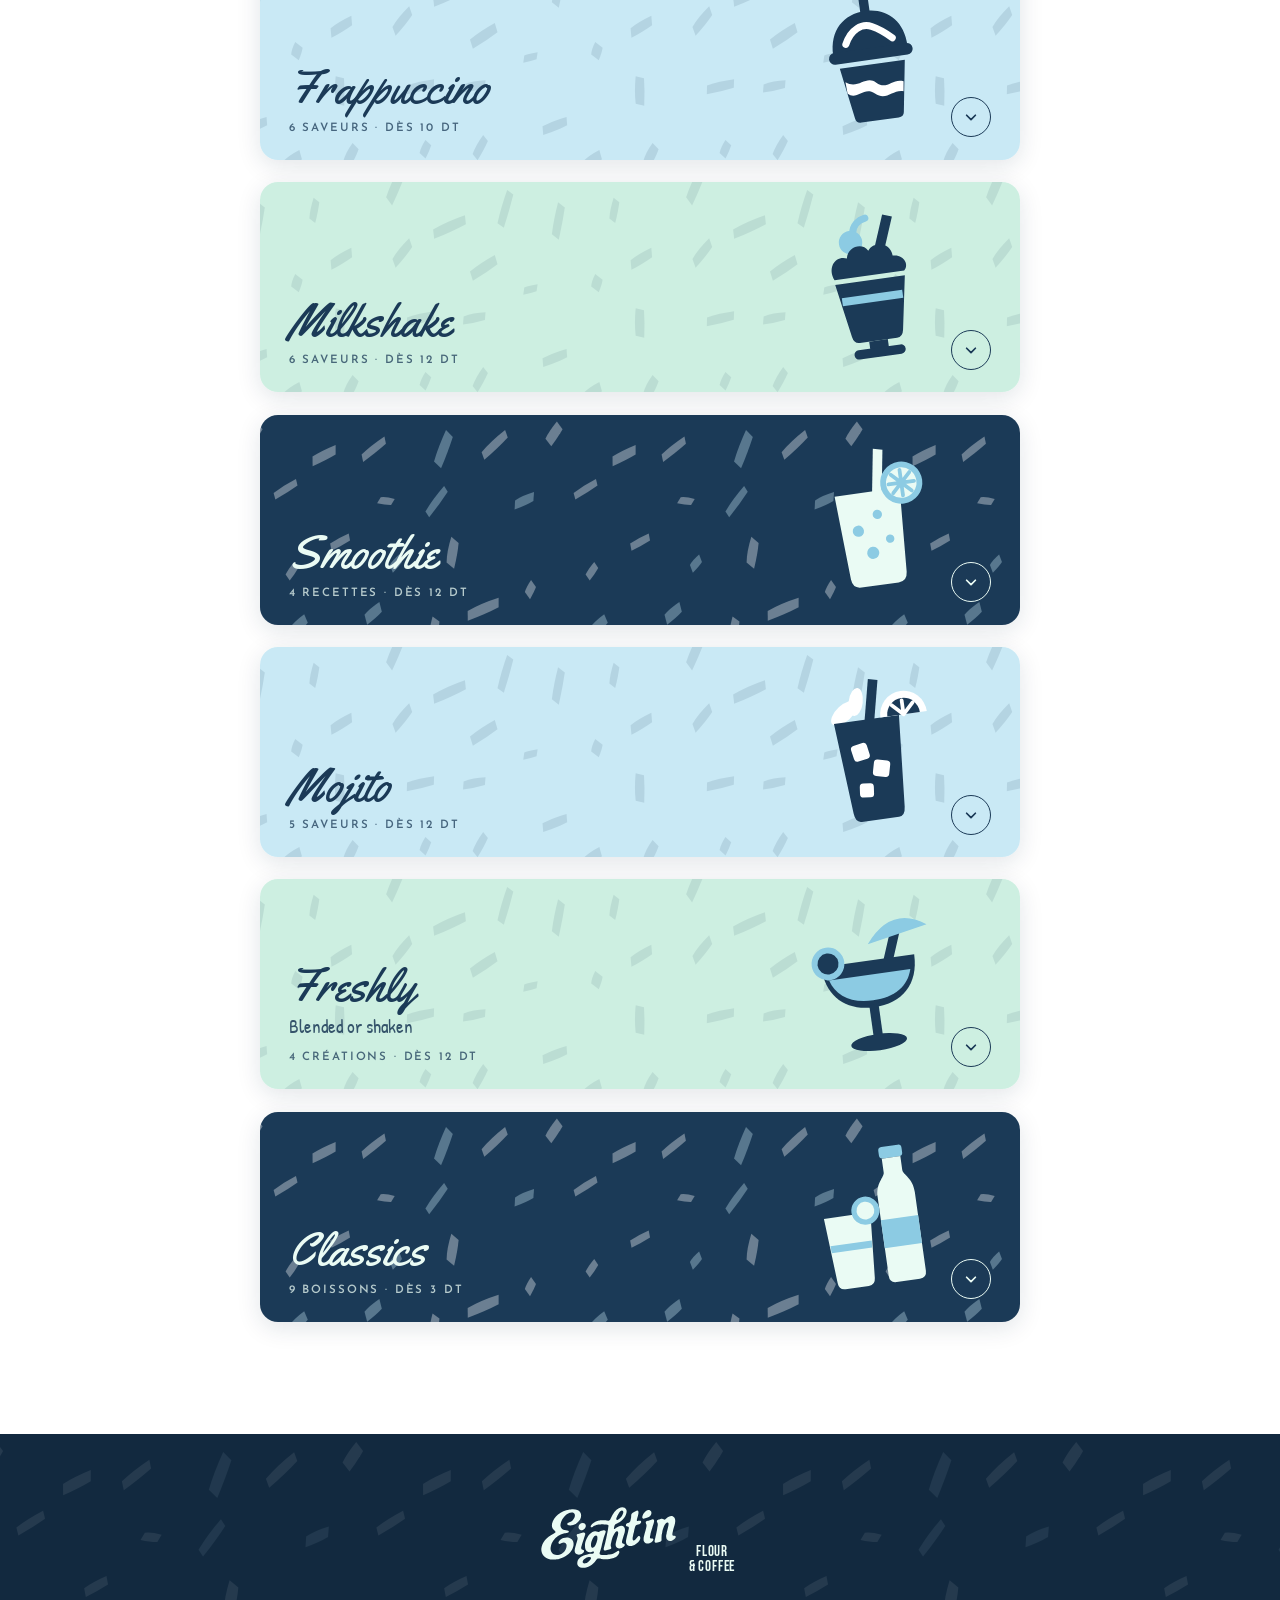
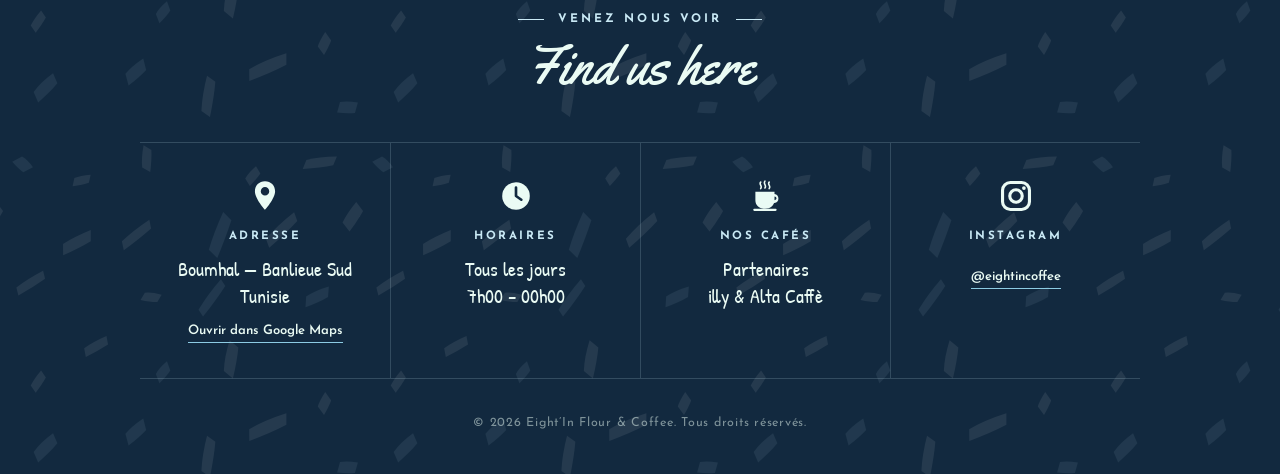
==== commit d11a9925: "Turn the FR/EN control into a sliding toggle One button instead of two: clicking anywhere on it swit" ====
--- a/index.html
+++ b/index.html
@@ -7,11 +7,20 @@
   <meta name="description" content="Eight’In Flour &amp; Coffee à Boumhal, banlieue sud de Tunis : brunch, crêpes, gaufres, burgers, iced coffee, frappuccino et mojitos. Ouvert tous les jours de 7h à minuit." />
   <meta name="theme-color" content="#1B3A57" />
 
+  <link rel="canonical" href="https://eightincaffe.vercel.app/" />
+
   <meta property="og:type" content="website" />
+  <meta property="og:url" content="https://eightincaffe.vercel.app/" />
+  <meta property="og:site_name" content="Eight’In Flour &amp; Coffee" />
   <meta property="og:title" content="Eight’In — Flour &amp; Coffee" />
   <meta property="og:description" content="But first… coffee. Then croissants. Boumhal — Banlieue Sud, tous les jours de 7h à minuit." />
-  <meta property="og:image" content="assets/img/og-image.jpg" />
+  <meta property="og:image" content="https://eightincaffe.vercel.app/assets/img/og-image.jpg" />
+  <meta property="og:image:width" content="1200" />
+  <meta property="og:image:height" content="630" />
+  <meta property="og:image:alt" content="Logo Eight’in Flour &amp; Coffee sur fond bleu marine" />
   <meta property="og:locale" content="fr_TN" />
+  <meta property="og:locale:alternate" content="en_GB" />
+  <meta name="twitter:card" content="summary_large_image" />
 
   <link rel="icon" type="image/png" href="assets/img/favicon.png" />
   <link rel="apple-touch-icon" href="assets/img/apple-touch-icon.png" />
@@ -43,10 +52,11 @@
       <button class="search-toggle" id="search-toggle" type="button" aria-label="Rechercher" data-i18n-aria="searchToggle" aria-expanded="false" aria-controls="nav-search">
         <svg viewBox="0 0 24 24" aria-hidden="true"><circle cx="10.5" cy="10.5" r="6.5" fill="none" stroke="currentColor" stroke-width="2.2"/><path d="M15.5 15.5L21 21" fill="none" stroke="currentColor" stroke-width="2.2" stroke-linecap="round"/></svg>
       </button>
-      <div class="lang-switch" role="group" aria-label="Langue" data-i18n-aria="langGroup">
-        <button type="button" data-lang="fr" aria-pressed="true">FR</button>
-        <button type="button" data-lang="en" aria-pressed="false">EN</button>
-      </div>
+      <button class="lang-switch" id="lang-switch" type="button" data-current="fr" aria-label="Passer en anglais (English)">
+        <span class="lang-thumb" aria-hidden="true"></span>
+        <span class="lang-opt" data-opt="fr" aria-hidden="true">FR</span>
+        <span class="lang-opt" data-opt="en" aria-hidden="true">EN</span>
+      </button>
       <button class="hamburger" id="hamburger" type="button" aria-label="Ouvrir le menu" aria-expanded="false" aria-controls="navLinks">
         <span></span><span></span><span></span>
       </button>
--- a/assets/css/style.css
+++ b/assets/css/style.css
@@ -138,21 +138,39 @@
 }
 .search-toggle svg { width: 22px; height: 22px; }
 
+/* Interrupteur de langue : toute la pastille est cliquable, le curseur glisse FR ⇄ EN */
 .lang-switch {
-  display: inline-flex; padding: 2px;
+  position: relative;
+  display: inline-grid; grid-template-columns: 1fr 1fr;
+  padding: 3px;
+  background: none;
   border: 1px solid rgba(234, 251, 244, 0.45);
   border-radius: 999px;
-}
-.lang-switch button {
-  background: none; border: 0; cursor: pointer;
+  cursor: pointer;
+  transition: border-color 0.2s;
+}
+.lang-switch:hover { border-color: var(--mint); }
+.lang-thumb {
+  position: absolute; top: 3px; bottom: 3px; left: 3px;
+  width: calc(50% - 3px);
+  border-radius: 999px;
+  background: var(--mint);
+  box-shadow: 0 2px 8px rgba(0, 0, 0, 0.25);
+  transition: transform 0.35s cubic-bezier(0.34, 1.3, 0.64, 1);
+}
+.lang-switch[data-current="en"] .lang-thumb { transform: translateX(100%); }
+.lang-opt {
+  position: relative;
+  min-width: 2.5rem;
+  padding: 0.42rem 0.5rem 0.3rem;
+  text-align: center;
+  font-size: 0.72rem; font-weight: 700; letter-spacing: 0.1em;
   color: rgba(234, 251, 244, 0.75);
-  font-size: 0.72rem; font-weight: 700; letter-spacing: 0.1em;
-  padding: 0.42rem 0.62rem 0.3rem;
-  border-radius: 999px;
-  transition: background 0.2s, color 0.2s;
-}
-.lang-switch button:hover { color: var(--white); }
-.lang-switch button[aria-pressed="true"] { background: var(--mint); color: var(--navy); }
+  transition: color 0.3s;
+}
+.lang-switch[data-current="fr"] [data-opt="fr"],
+.lang-switch[data-current="en"] [data-opt="en"] { color: var(--navy); }
+.lang-switch.no-anim .lang-thumb, .lang-switch.no-anim .lang-opt { transition: none; }
 
 .nav-logo, .footer-logo {
   grid-column: 2;
